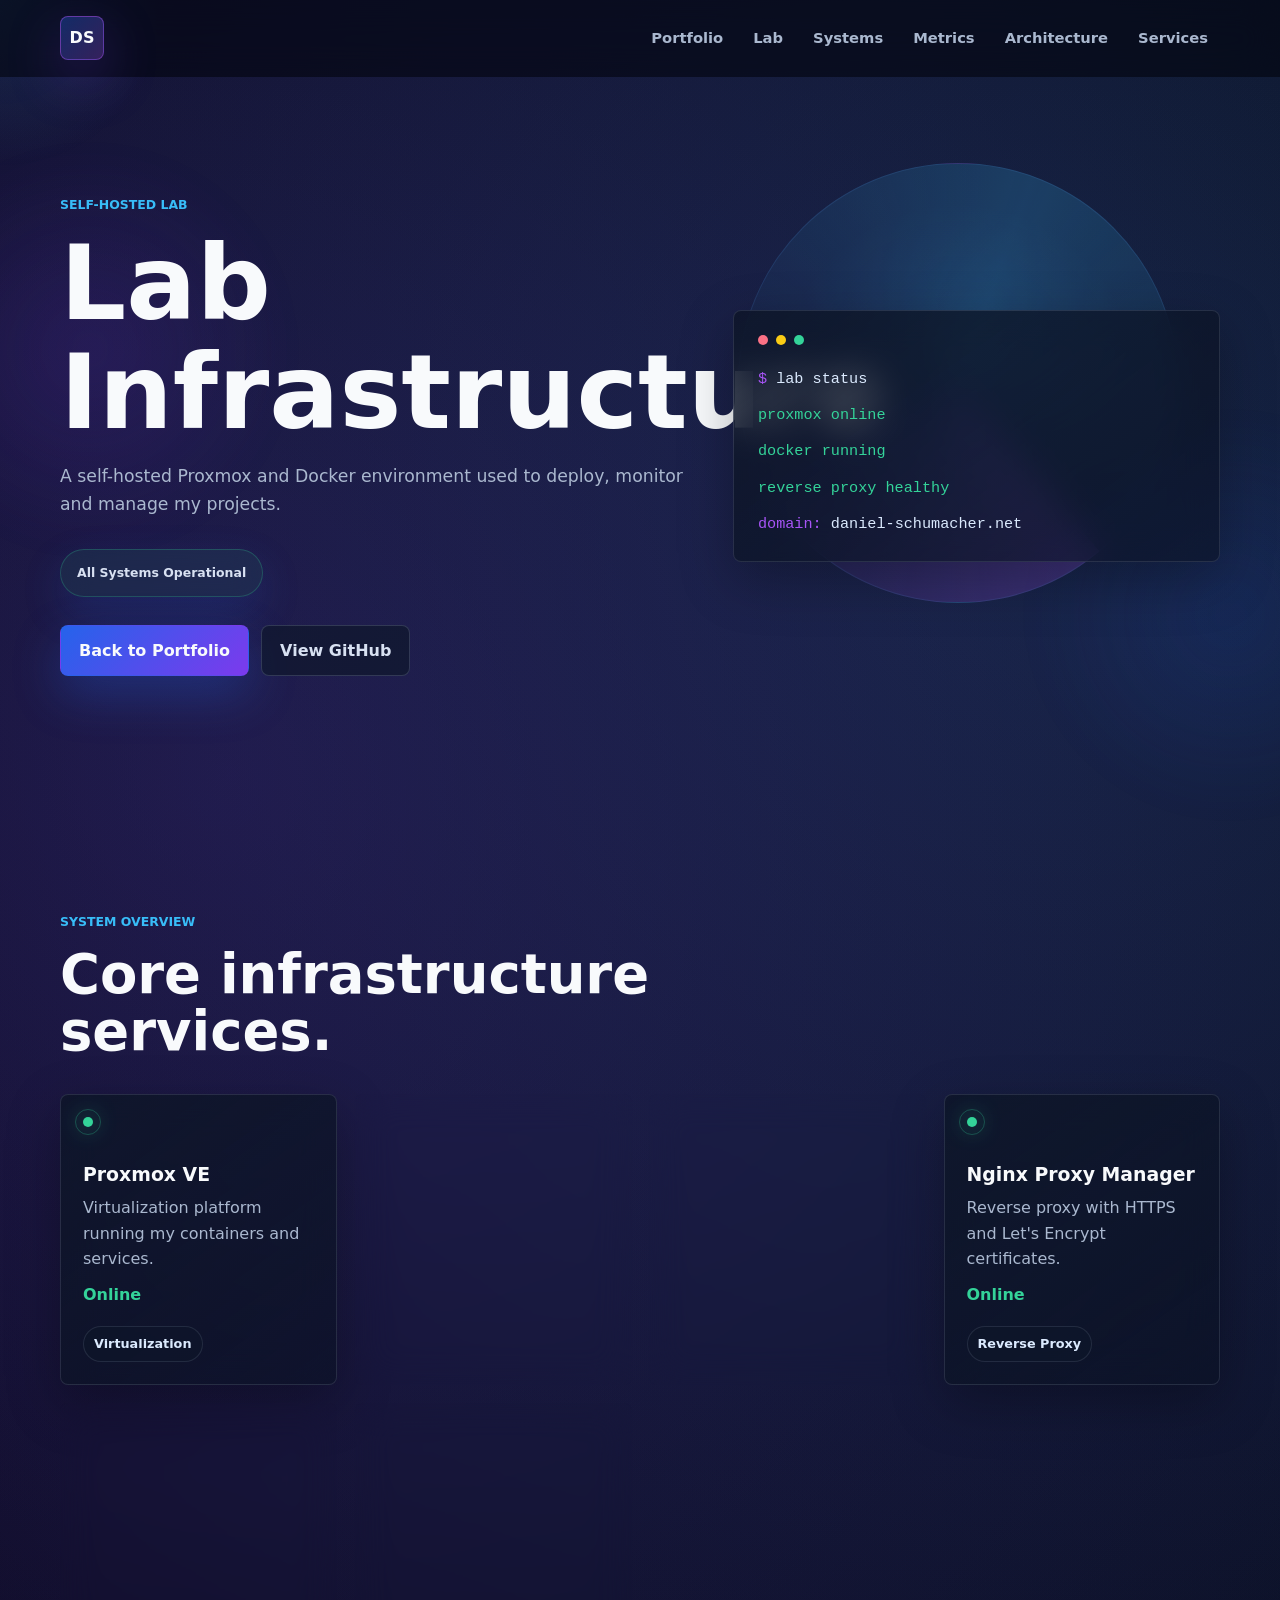
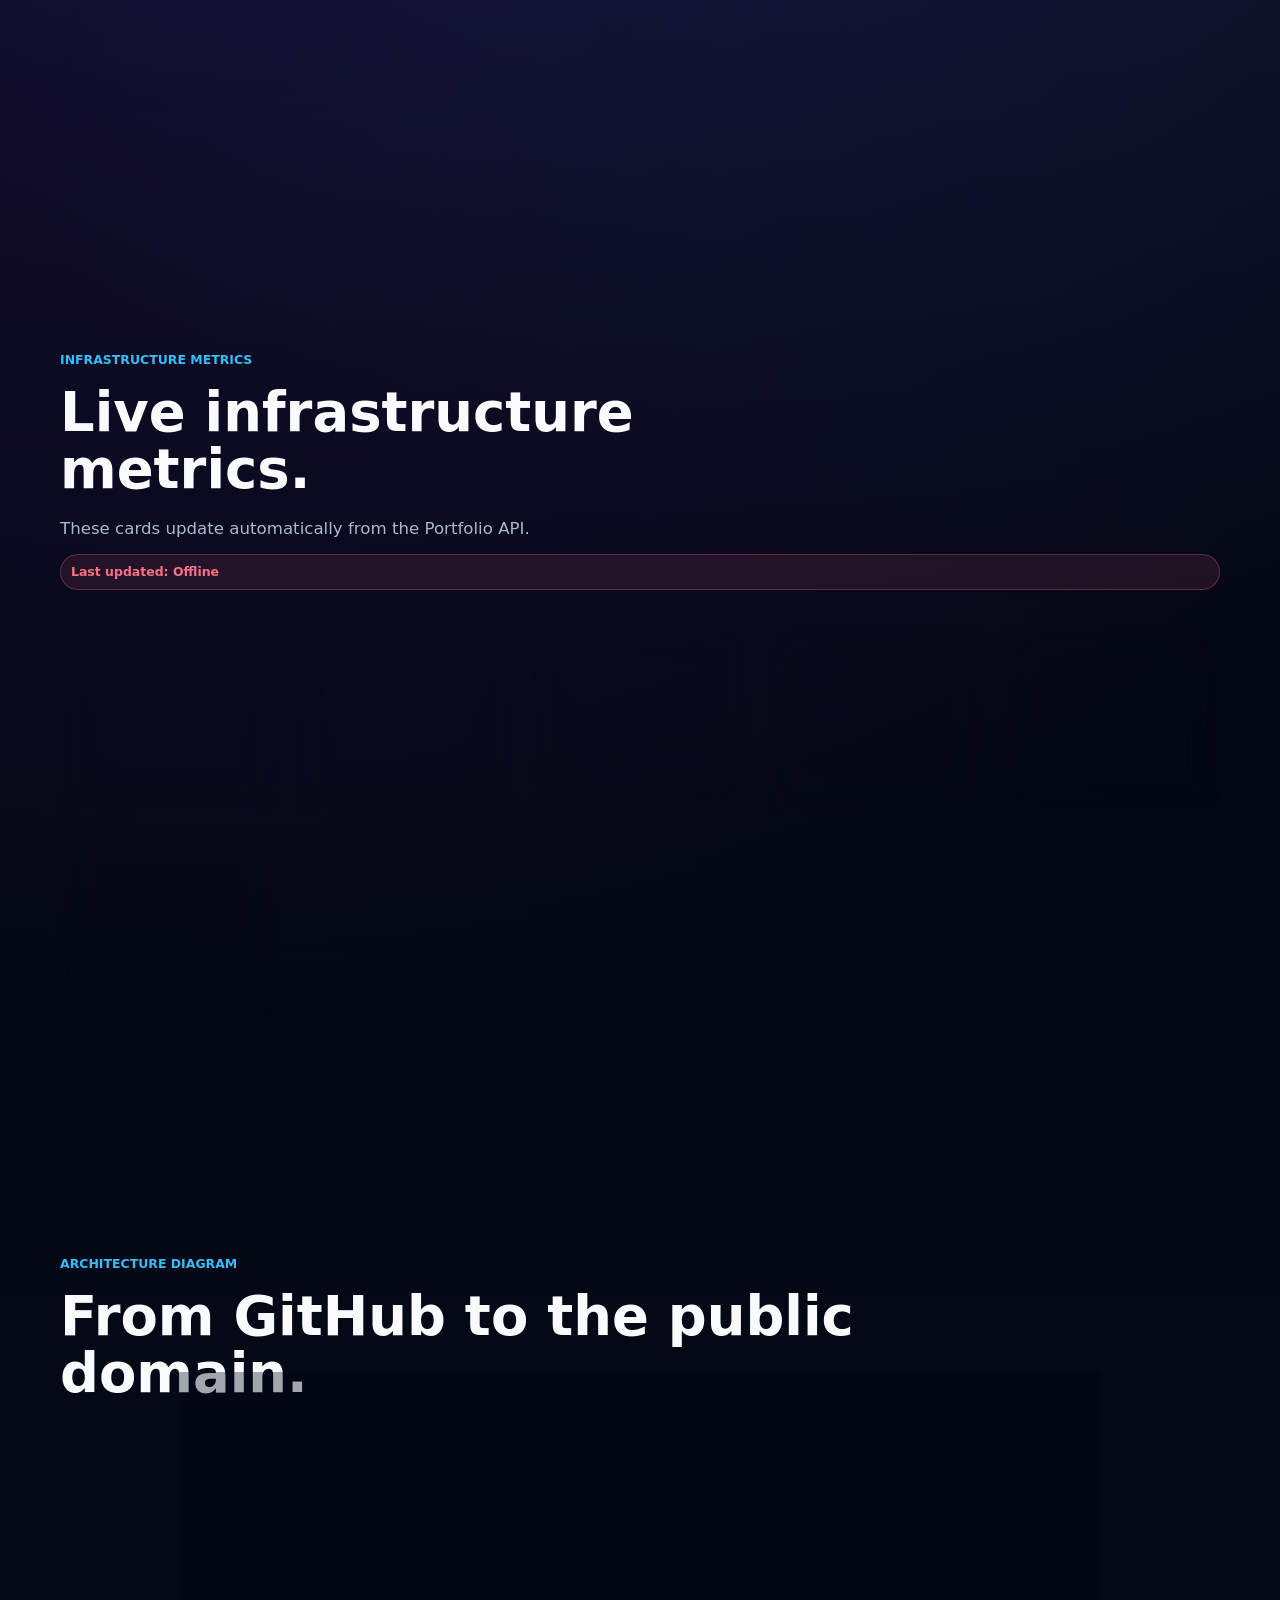
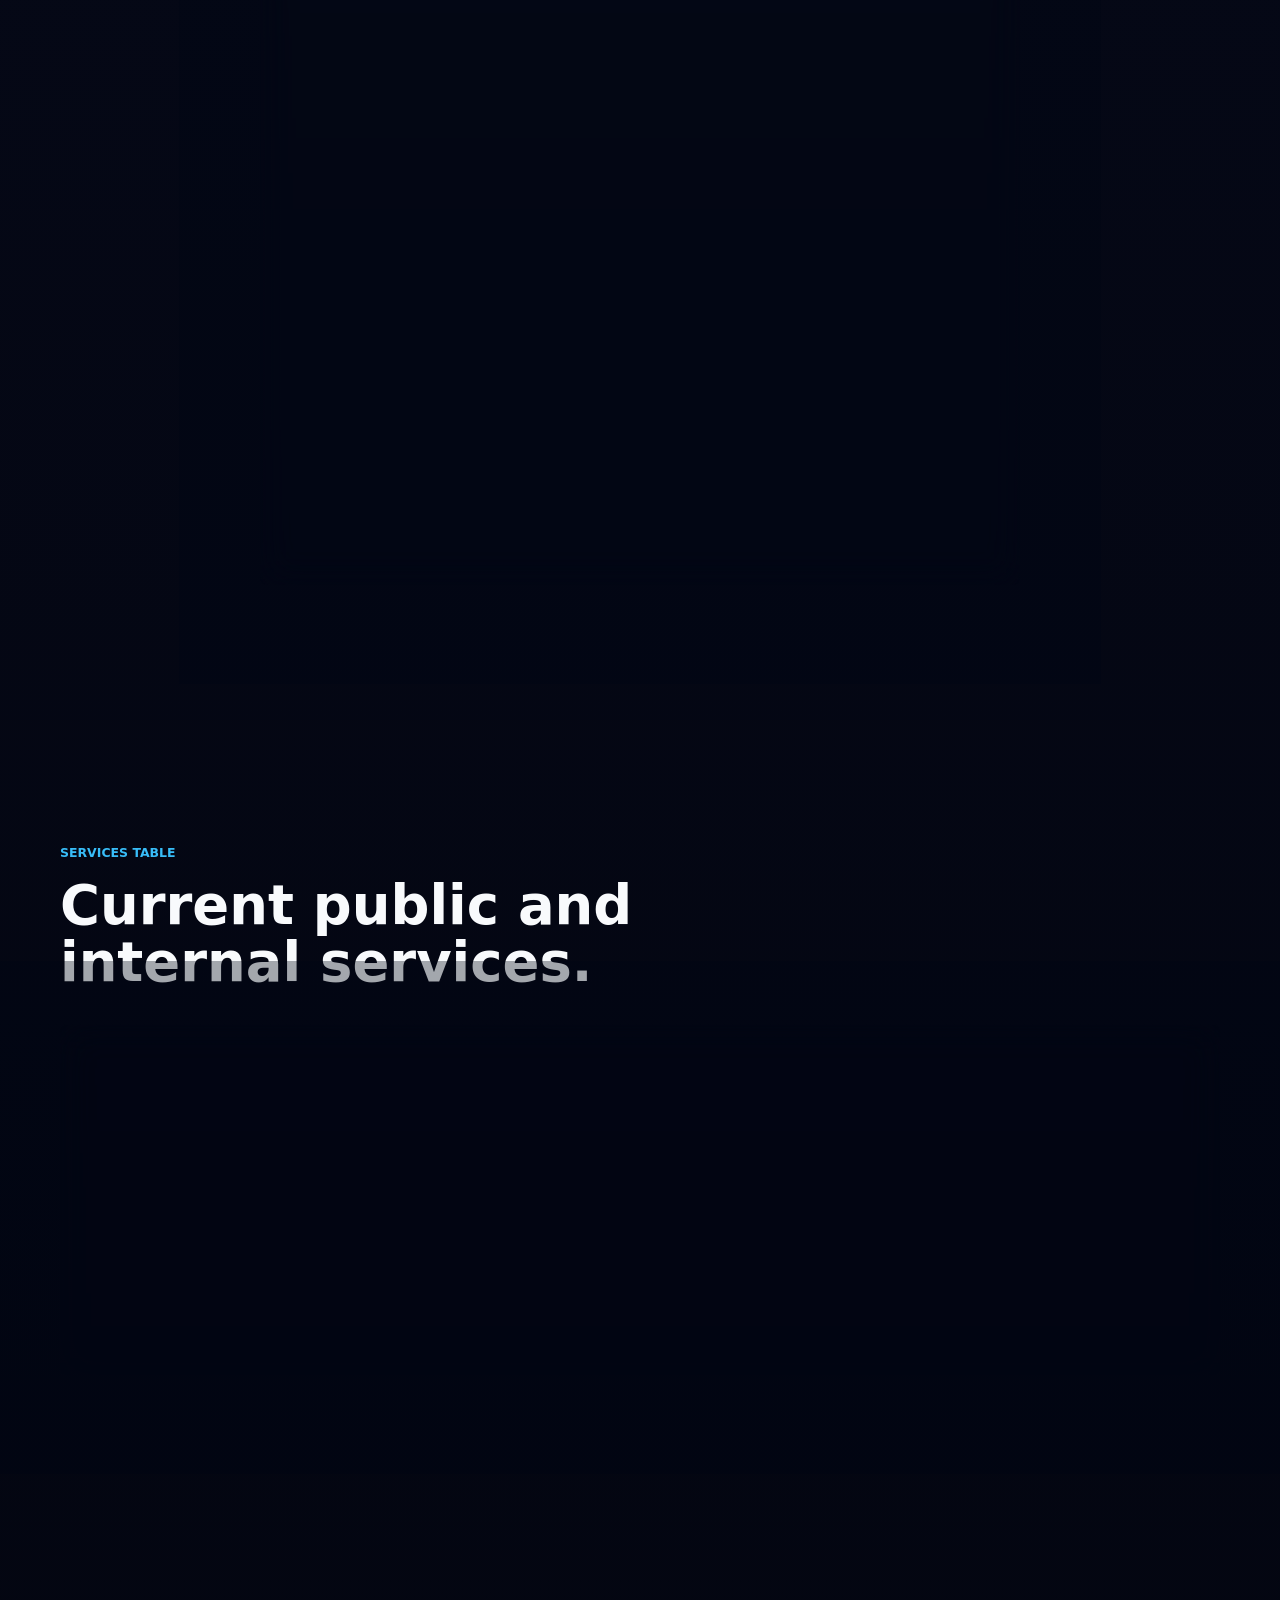
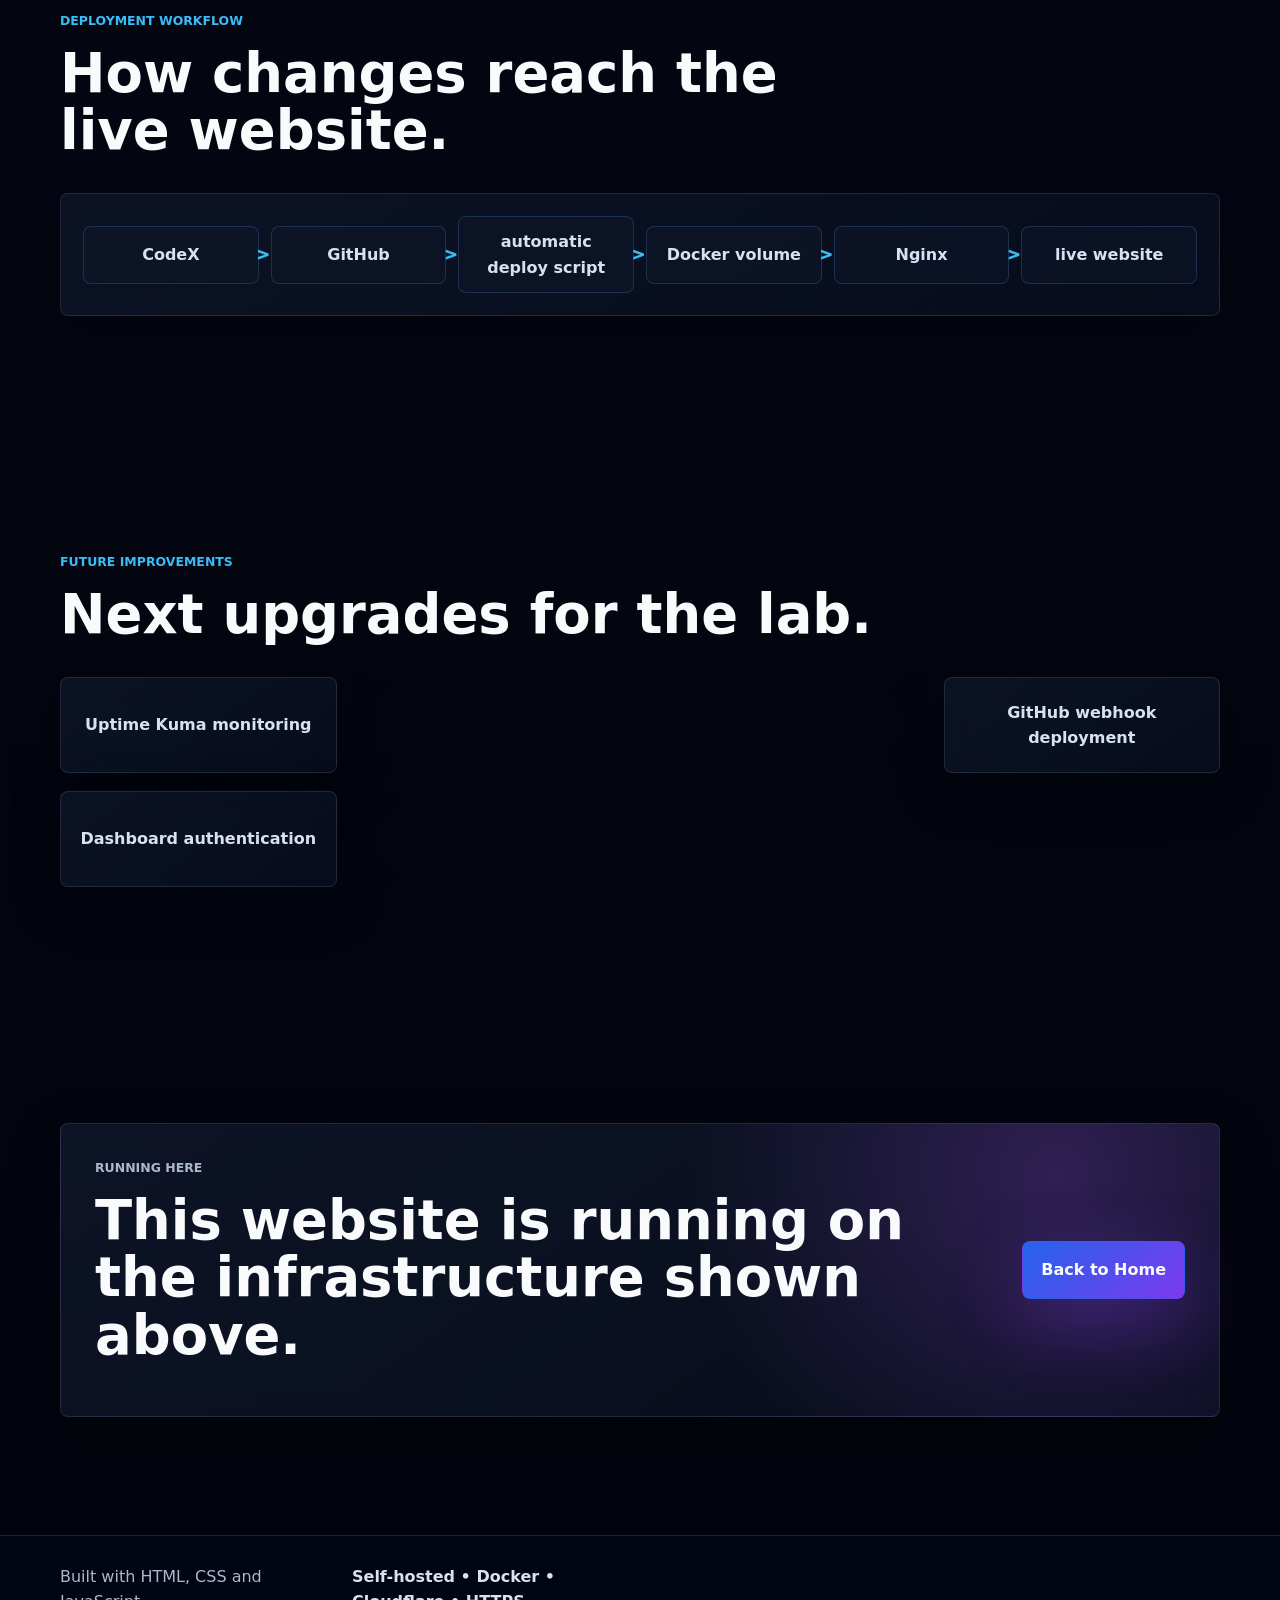
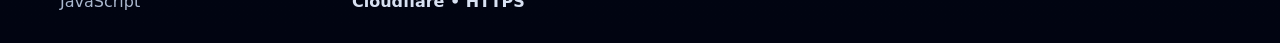
==== lab.html @ a1105a27 "domain stuff" ====
<!DOCTYPE html>
<html lang="en">
<head>
  <meta charset="UTF-8">
  <meta name="viewport" content="width=device-width, initial-scale=1.0">
  <meta name="description" content="Daniel Schumacher's self-hosted lab infrastructure with Proxmox, Docker, Nginx Proxy Manager and Cloudflare.">
  <title>Lab Infrastructure | Daniel Schumacher</title>
  <link rel="stylesheet" href="assets/css/reset.css">
  <link rel="stylesheet" href="assets/css/variables.css">
  <link rel="stylesheet" href="assets/css/animations.css">
  <link rel="stylesheet" href="assets/css/main.css">
  <link rel="stylesheet" href="assets/css/responsive.css">
</head>
<body class="project-page lab-page">
  <div class="cursor-glow" aria-hidden="true"></div>
  <div class="page-glow page-glow-one" aria-hidden="true"></div>
  <div class="page-glow page-glow-two" aria-hidden="true"></div>

  <header class="site-header" data-header>
    <nav class="nav shell" aria-label="Lab navigation">
      <a class="brand" href="/" aria-label="Back to Daniel Schumacher portfolio">
        <span class="brand-mark">DS</span>
      </a>
      <div class="nav-links project-nav-links">
        <a href="/">Portfolio</a>
        <a href="/lab.html">Lab</a>
        <a href="#" data-target="overview">Systems</a>
        <a href="#" data-target="metrics">Metrics</a>
        <a href="#" data-target="architecture">Architecture</a>
        <a href="#" data-target="services">Services</a>
      </div>
    </nav>
  </header>

  <main>
    <section class="project-hero section" data-parallax>
      <div class="hero-orbit" aria-hidden="true"></div>
      <div class="shell project-hero-grid">
        <div class="project-hero-copy reveal">
          <p class="eyebrow">Self-hosted Lab</p>
          <h1>Lab Infrastructure</h1>
          <p class="hero-description">
            A self-hosted Proxmox and Docker environment used to deploy, monitor and manage my projects.
          </p>
          <div class="deployment-badge lab-status-badge" aria-label="Lab status">
            <span>All Systems Operational</span>
          </div>
          <div class="hero-actions">
            <a class="button button-primary ripple" href="/">Back to Portfolio</a>
            <a class="button button-ghost ripple" href="https://github.com/TM-Dani" target="_blank" rel="noreferrer">View GitHub</a>
          </div>
        </div>

        <article class="terminal-card glass floating-card reveal" aria-label="Lab terminal preview">
          <div class="terminal-top">
            <span></span>
            <span></span>
            <span></span>
          </div>
          <div class="terminal-lines">
            <p><span class="prompt">$</span> lab status</p>
            <p class="terminal-success">proxmox online</p>
            <p class="terminal-success">docker running</p>
            <p class="terminal-success">reverse proxy healthy</p>
            <p><span class="prompt">domain:</span> daniel-schumacher.net</p>
          </div>
        </article>
      </div>
    </section>

    <section class="section" id="overview">
      <div class="shell">
        <div class="section-heading reveal">
          <p class="eyebrow">System Overview</p>
          <h2>Core infrastructure services.</h2>
        </div>
        <div class="service-grid">
          <article class="service-card glass reveal" data-api-target="lab.proxmox"><span class="online-dot"></span><h3>Proxmox VE</h3><p>Virtualization platform running my containers and services.</p><strong>Online</strong><span class="service-badge">Virtualization</span></article>
          <article class="service-card glass reveal" data-api-target="lab.docker"><span class="online-dot"></span><h3>Docker</h3><p>Container runtime for my portfolio and future services.</p><strong>Running</strong><span class="service-badge">Containers</span></article>
          <article class="service-card glass reveal" data-api-target="lab.portainer"><span class="online-dot"></span><h3>Portainer</h3><p>Web UI for managing Docker containers.</p><strong>Online</strong><span class="service-badge">Management</span></article>
          <article class="service-card glass reveal" data-api-target="lab.proxy"><span class="online-dot"></span><h3>Nginx Proxy Manager</h3><p>Reverse proxy with HTTPS and Let's Encrypt certificates.</p><strong>Online</strong><span class="service-badge">Reverse Proxy</span></article>
          <article class="service-card glass reveal" data-api-target="lab.cloudflare"><span class="online-dot"></span><h3>Cloudflare</h3><p>DNS and protection for daniel-schumacher.net.</p><strong>Connected</strong><span class="service-badge">DNS</span></article>
          <article class="service-card glass reveal" data-api-target="lab.deploy"><span class="online-dot"></span><h3>Automatic Deployment</h3><p>GitHub changes are pulled automatically and deployed to Docker.</p><strong>Active</strong><span class="service-badge">GitHub</span></article>
        </div>
      </div>
    </section>

    <section class="section" id="metrics">
      <div class="shell">
        <div class="section-heading reveal">
          <p class="eyebrow">Infrastructure Metrics</p>
          <h2>Live infrastructure metrics.</h2>
          <p class="section-lead">These cards update automatically from the Portfolio API.</p>
          <p class="metric-updated" data-last-updated aria-live="polite">Last updated: Loading</p>
        </div>
        <div class="metric-grid">
          <article class="metric-card glass reveal" data-api-target="metrics.cpu"><span>CPU Usage</span><strong data-metric-value="cpu">Loading</strong><div class="metric-bar"><i data-metric-bar="cpu" style="width: 0%"></i></div></article>
          <article class="metric-card glass reveal" data-api-target="metrics.ram"><span>RAM Usage</span><strong data-metric-value="ram">Loading</strong><div class="metric-bar"><i data-metric-bar="ram" style="width: 0%"></i></div></article>
          <article class="metric-card glass reveal" data-api-target="metrics.storage"><span>Storage Used</span><strong data-metric-value="storage">Loading</strong><div class="metric-bar"><i data-metric-bar="storage" style="width: 0%"></i></div></article>
          <article class="metric-card glass reveal" data-api-target="metrics.containers"><span>Containers</span><strong data-metric-value="containers">Loading</strong><div class="metric-state" data-metric-state="containers">Healthy</div></article>
          <article class="metric-card glass reveal" data-api-target="metrics.uptime"><span>Uptime</span><strong data-metric-value="uptime">Loading</strong><div class="metric-state" data-metric-state="uptime">Stable</div></article>
          <article class="metric-card glass reveal" data-api-target="metrics.ssl"><span>SSL</span><strong data-metric-value="ssl">Loading</strong><div class="metric-state" data-metric-state="ssl">HTTPS</div></article>
        </div>
      </div>
    </section>

    <section class="section" id="architecture">
      <div class="shell">
        <div class="section-heading reveal">
          <p class="eyebrow">Architecture Diagram</p>
          <h2>From GitHub to the public domain.</h2>
        </div>
        <div class="hosting-flow glass reveal" aria-label="Lab architecture diagram">
          <div class="flow-card">GitHub</div>
          <div class="flow-arrow" aria-hidden="true">&darr;</div>
          <div class="flow-card">Deploy Script</div>
          <div class="flow-arrow" aria-hidden="true">&darr;</div>
          <div class="flow-card">Docker Container</div>
          <div class="flow-arrow" aria-hidden="true">&darr;</div>
          <div class="flow-card">Nginx Proxy Manager</div>
          <div class="flow-arrow" aria-hidden="true">&darr;</div>
          <div class="flow-card">Swisscom Router</div>
          <div class="flow-arrow" aria-hidden="true">&darr;</div>
          <div class="flow-card">Cloudflare DNS</div>
          <div class="flow-arrow" aria-hidden="true">&darr;</div>
          <div class="flow-card domain-card">daniel-schumacher.net</div>
        </div>
      </div>
    </section>

    <section class="section" id="services">
      <div class="shell">
        <div class="section-heading reveal">
          <p class="eyebrow">Services Table</p>
          <h2>Current public and internal services.</h2>
        </div>
        <div class="table-wrap glass reveal">
          <table class="services-table">
            <thead>
              <tr>
                <th>Service</th>
                <th>Purpose</th>
                <th>Status</th>
                <th>Port</th>
              </tr>
            </thead>
            <tbody>
              <tr><td>Portfolio</td><td>Public website</td><td><span class="status-pill">Online</span></td><td>8080</td></tr>
              <tr><td>Portainer</td><td>Docker management</td><td><span class="status-pill">Online</span></td><td>9000 / 9443</td></tr>
              <tr><td>Nginx Proxy Manager</td><td>Reverse proxy</td><td><span class="status-pill">Online</span></td><td>80 / 443 / 81</td></tr>
              <tr><td>Proxmox</td><td>Virtualization</td><td><span class="status-pill">Online</span></td><td>8006</td></tr>
            </tbody>
          </table>
        </div>
      </div>
    </section>

    <section class="section" id="workflow">
      <div class="shell">
        <div class="section-heading reveal">
          <p class="eyebrow">Deployment Workflow</p>
          <h2>How changes reach the live website.</h2>
        </div>
        <div class="workflow-strip glass reveal" aria-label="Deployment workflow">
          <span>CodeX</span>
          <span>GitHub</span>
          <span>automatic deploy script</span>
          <span>Docker volume</span>
          <span>Nginx</span>
          <span>live website</span>
        </div>
      </div>
    </section>

    <section class="section" id="future">
      <div class="shell">
        <div class="section-heading reveal">
          <p class="eyebrow">Future Improvements</p>
          <h2>Next upgrades for the lab.</h2>
        </div>
        <div class="future-grid">
          <article class="mini-card glass reveal">Uptime Kuma monitoring</article>
          <article class="mini-card glass reveal">Live API metrics</article>
          <article class="mini-card glass reveal">Backups</article>
          <article class="mini-card glass reveal">GitHub webhook deployment</article>
          <article class="mini-card glass reveal">Dashboard authentication</article>
          <article class="mini-card glass reveal">Custom domain email</article>
        </div>
      </div>
    </section>

    <section class="section">
      <div class="shell cv-panel glass reveal">
        <div>
          <p class="eyebrow">Running here</p>
          <h2>This website is running on the infrastructure shown above.</h2>
        </div>
        <a class="button button-primary cv-button ripple" href="/">Back to Home</a>
      </div>
    </section>
  </main>

  <footer class="footer">
    <div class="shell footer-grid">
      <p>Built with HTML, CSS and JavaScript</p>
      <p class="footer-status">Self-hosted &bull; Docker &bull; Cloudflare &bull; HTTPS</p>
    </div>
  </footer>

  <script src="assets/js/animations.js"></script>
  <script src="assets/js/main.js"></script>
  <script src="assets/js/lab.js"></script>
</body>
</html>
---- assets/css/variables.css ----
:root {
  --bg: #02040d;
  --bg-elevated: #07111f;
  --surface: rgba(11, 18, 35, 0.68);
  --surface-strong: rgba(15, 23, 42, 0.84);
  --surface-soft: rgba(148, 163, 184, 0.07);
  --border: rgba(148, 163, 184, 0.18);
  --border-bright: rgba(96, 165, 250, 0.42);
  --text: #f8fafc;
  --muted: #aab8cf;
  --muted-strong: #d8e1f2;
  --blue: #38bdf8;
  --blue-deep: #2563eb;
  --purple: #a855f7;
  --purple-deep: #7c3aed;
  --green: #34d399;
  --danger: #fb7185;
  --warning: #facc15;
  --radius: 8px;
  --radius-lg: 18px;
  --shadow: 0 28px 90px rgba(0, 0, 0, 0.48);
  --shadow-soft: 0 18px 54px rgba(0, 0, 0, 0.28);
  --font: Inter, ui-sans-serif, system-ui, -apple-system, BlinkMacSystemFont, "Segoe UI", Arial, sans-serif;
  --mono: "SFMono-Regular", Consolas, "Liberation Mono", monospace;
  --shell: 1160px;
  --nav-height: 76px;
}
---- assets/css/animations.css ----
.reveal {
  opacity: 0;
  transform: translateY(22px);
  transition: opacity 700ms ease, transform 700ms ease;
}

.reveal.visible {
  opacity: 1;
  transform: translateY(0);
}

.floating-card {
  animation: float-card 7s ease-in-out infinite;
}

.typing-caret {
  display: inline-block;
  width: 2px;
  height: 1em;
  margin-left: 4px;
  background: var(--blue);
  vertical-align: -0.12em;
  animation: caret-blink 900ms steps(2, start) infinite;
}

.terminal-lines p {
  opacity: 0;
  transform: translateY(8px);
  animation: terminal-line 520ms ease forwards;
}

.terminal-lines p:nth-child(1) {
  animation-delay: 200ms;
}

.terminal-lines p:nth-child(2) {
  animation-delay: 560ms;
}

.terminal-lines p:nth-child(3) {
  animation-delay: 920ms;
}

.terminal-lines p:nth-child(4) {
  animation-delay: 1280ms;
}

.terminal-lines p:nth-child(5) {
  animation-delay: 1640ms;
}

.online-dot::after {
  content: "";
  position: absolute;
  inset: -8px;
  border: 1px solid rgba(52, 211, 153, 0.28);
  border-radius: 50%;
  animation: status-pulse 1.9s ease-out infinite;
}

.ripple {
  position: relative;
  overflow: hidden;
}

.ripple .ripple-circle {
  position: absolute;
  width: 12px;
  height: 12px;
  border-radius: 999px;
  pointer-events: none;
  background: rgba(255, 255, 255, 0.34);
  transform: translate(-50%, -50%) scale(1);
  animation: ripple 580ms ease-out forwards;
}

@keyframes float-card {
  0%,
  100% {
    transform: translateY(0);
  }

  50% {
    transform: translateY(-14px);
  }
}

@keyframes caret-blink {
  0%,
  48% {
    opacity: 1;
  }

  49%,
  100% {
    opacity: 0;
  }
}

@keyframes terminal-line {
  to {
    opacity: 1;
    transform: translateY(0);
  }
}

@keyframes status-pulse {
  from {
    opacity: 0.86;
    transform: scale(0.7);
  }

  to {
    opacity: 0;
    transform: scale(1.55);
  }
}

@keyframes flow-arrow {
  to {
    transform: translateY(220%);
  }
}

@keyframes ripple {
  to {
    opacity: 0;
    transform: translate(-50%, -50%) scale(18);
  }
}

@media (prefers-reduced-motion: reduce) {
  *,
  *::before,
  *::after {
    scroll-behavior: auto !important;
    animation-duration: 0.001ms !important;
    animation-iteration-count: 1 !important;
    transition-duration: 0.001ms !important;
  }
}
---- assets/css/main.css ----
body {
  font-family: var(--font);
  color: var(--text);
  background:
    radial-gradient(circle at 18% 12%, rgba(124, 58, 237, 0.22), transparent 32%),
    radial-gradient(circle at 82% 8%, rgba(56, 189, 248, 0.16), transparent 28%),
    linear-gradient(180deg, #02040d 0%, #050816 48%, #02040d 100%);
  line-height: 1.6;
  overflow-x: hidden;
}

body.nav-open {
  overflow: hidden;
}

.shell {
  width: min(var(--shell), calc(100% - 32px));
  margin: 0 auto;
}

.section {
  position: relative;
  padding: 92px 0;
  scroll-margin-top: var(--nav-height);
}

.glass {
  border: 1px solid var(--border);
  background:
    linear-gradient(145deg, rgba(15, 23, 42, 0.76), rgba(15, 23, 42, 0.42)),
    rgba(2, 6, 23, 0.34);
  box-shadow: var(--shadow-soft);
  backdrop-filter: blur(18px);
}

.cursor-glow {
  position: fixed;
  left: 0;
  top: 0;
  z-index: -1;
  width: 360px;
  height: 360px;
  border-radius: 50%;
  background: radial-gradient(circle, rgba(56, 189, 248, 0.13), transparent 66%);
  transform: translate(-50%, -50%);
  pointer-events: none;
}

.page-glow {
  position: fixed;
  z-index: -2;
  width: 420px;
  height: 420px;
  border-radius: 50%;
  filter: blur(24px);
  opacity: 0.42;
  pointer-events: none;
}

.page-glow-one {
  left: -120px;
  top: 140px;
  background: radial-gradient(circle, rgba(124, 58, 237, 0.34), transparent 68%);
}

.page-glow-two {
  right: -160px;
  top: 45%;
  background: radial-gradient(circle, rgba(37, 99, 235, 0.3), transparent 68%);
}

.site-header {
  position: sticky;
  top: 0;
  z-index: 50;
  border-bottom: 1px solid transparent;
  transition: background 220ms ease, border-color 220ms ease, box-shadow 220ms ease;
}

.site-header.scrolled {
  border-color: var(--border);
  background: rgba(2, 4, 13, 0.78);
  box-shadow: 0 16px 42px rgba(0, 0, 0, 0.28);
  backdrop-filter: blur(18px);
}

.nav {
  min-height: var(--nav-height);
  display: flex;
  align-items: center;
  justify-content: space-between;
  gap: 20px;
}

.brand {
  display: inline-flex;
  align-items: center;
}

.brand-mark {
  width: 44px;
  height: 44px;
  display: grid;
  place-items: center;
  border: 1px solid rgba(168, 85, 247, 0.46);
  border-radius: var(--radius);
  background: linear-gradient(135deg, rgba(37, 99, 235, 0.34), rgba(168, 85, 247, 0.28));
  box-shadow: 0 18px 54px rgba(124, 58, 237, 0.28);
  font-weight: 900;
}

.nav-links {
  display: flex;
  align-items: center;
  gap: 6px;
}

.nav-links a {
  padding: 10px 12px;
  border-radius: var(--radius);
  color: var(--muted);
  font-size: 0.92rem;
  font-weight: 700;
  transition: color 180ms ease, background 180ms ease;
}

.nav-links a:hover {
  color: var(--text);
  background: rgba(148, 163, 184, 0.1);
}

.nav-toggle {
  display: none;
  width: 44px;
  height: 44px;
  border: 1px solid var(--border);
  border-radius: var(--radius);
  background: var(--surface);
}

.nav-toggle span {
  display: block;
  width: 18px;
  height: 2px;
  margin: 5px auto;
  border-radius: 999px;
  background: var(--text);
}

/* Hero */
.hero {
  min-height: calc(100vh - var(--nav-height));
  display: grid;
  align-items: center;
  padding-top: 72px;
  overflow: hidden;
}

.hero-orbit {
  position: absolute;
  inset: 12% 8% auto auto;
  width: 440px;
  height: 440px;
  border: 1px solid rgba(96, 165, 250, 0.16);
  border-radius: 50%;
  background:
    radial-gradient(circle, rgba(56, 189, 248, 0.14), transparent 58%),
    conic-gradient(from 140deg, rgba(168, 85, 247, 0.34), transparent, rgba(56, 189, 248, 0.25), transparent);
  filter: blur(0.2px);
  opacity: 0.8;
  transform: translateY(var(--parallax-offset, 0));
}

.hero-grid {
  position: relative;
  z-index: 1;
  display: grid;
  grid-template-columns: minmax(0, 1fr);
  gap: 44px;
}

.hero-copy {
  max-width: 850px;
}

.eyebrow {
  margin-bottom: 14px;
  color: var(--blue);
  font-size: 0.78rem;
  font-weight: 900;
  letter-spacing: 0;
  text-transform: uppercase;
}

h1,
h2,
h3 {
  line-height: 1.05;
  letter-spacing: 0;
}

h1 {
  max-width: 900px;
  margin-bottom: 16px;
  font-size: 4.2rem;
}

h2 {
  max-width: 820px;
  margin-bottom: 18px;
  font-size: 2.35rem;
}

h3 {
  font-size: 1.18rem;
}

.hero-subtitle {
  min-height: 42px;
  margin-bottom: 18px;
  color: var(--muted-strong);
  font-size: 1.55rem;
  font-weight: 800;
}

.typed-text {
  background: linear-gradient(90deg, var(--blue), var(--purple));
  -webkit-background-clip: text;
  background-clip: text;
  color: transparent;
}

.hero-description,
.section-copy p,
.project-card p,
.timeline-card p,
.contact-copy p {
  color: var(--muted);
}

.hero-description {
  max-width: 700px;
  margin-bottom: 30px;
  font-size: 1.08rem;
}

.hero-actions,
.project-actions,
.badge-list,
.profile-meta,
.deployment-badge,
.hosting-badges {
  display: flex;
  flex-wrap: wrap;
  gap: 12px;
}

.deployment-badge {
  width: fit-content;
  margin-bottom: 28px;
  padding: 8px;
  border: 1px solid rgba(96, 165, 250, 0.24);
  border-radius: 999px;
  background: rgba(15, 23, 42, 0.62);
  box-shadow: 0 16px 42px rgba(37, 99, 235, 0.18);
  backdrop-filter: blur(16px);
}

.deployment-badge span {
  padding: 5px 8px;
  color: var(--muted-strong);
  font-size: 0.78rem;
  font-weight: 900;
}

.button,
.small-button {
  display: inline-flex;
  align-items: center;
  justify-content: center;
  min-height: 48px;
  border: 1px solid transparent;
  border-radius: var(--radius);
  font-weight: 900;
  transition: transform 180ms ease, border-color 180ms ease, box-shadow 180ms ease, background 180ms ease;
}

.button {
  padding: 12px 18px;
}

.small-button {
  min-height: 40px;
  padding: 9px 13px;
  font-size: 0.9rem;
}

.button:hover,
.small-button:hover {
  transform: translateY(-2px);
}

.button-primary,
.small-button {
  background: linear-gradient(135deg, var(--blue-deep), var(--purple-deep));
  box-shadow: 0 18px 48px rgba(37, 99, 235, 0.3);
}

.button-secondary,
.button-ghost,
.small-button.muted {
  border-color: rgba(148, 163, 184, 0.24);
  background: rgba(15, 23, 42, 0.66);
  box-shadow: none;
}

.button-ghost {
  color: var(--muted-strong);
}

.hero-visual {
  display: grid;
  gap: 18px;
}

.terminal-card,
.stack-card,
.profile-card,
.skill-category,
.project-card,
.status-card,
.timeline-card,
.contact-panel {
  border-radius: var(--radius);
}

.terminal-card {
  padding: 24px;
}

.terminal-top {
  display: flex;
  gap: 8px;
  margin-bottom: 22px;
}

.terminal-top span,
.online-dot {
  width: 10px;
  height: 10px;
  border-radius: 50%;
}

.terminal-top span:nth-child(1) {
  background: var(--danger);
}

.terminal-top span:nth-child(2) {
  background: var(--warning);
}

.terminal-top span:nth-child(3),
.online-dot {
  background: var(--green);
}

.terminal-lines {
  min-height: 170px;
}

.terminal-lines p {
  margin-bottom: 12px;
  color: #dbeafe;
  font-family: var(--mono);
  font-size: 0.95rem;
}

.terminal-success {
  color: var(--green) !important;
}

.prompt {
  color: var(--purple);
}

.stack-card {
  padding: 22px;
}

.stack-label {
  display: block;
  margin-bottom: 12px;
  color: var(--muted);
  font-size: 0.8rem;
  font-weight: 900;
  text-transform: uppercase;
}

.stack-row {
  display: flex;
  justify-content: space-between;
  gap: 16px;
  padding: 12px 0;
  border-top: 1px solid rgba(148, 163, 184, 0.12);
}

.stack-row strong {
  color: var(--green);
}

/* Profile */
.about-grid {
  display: grid;
  grid-template-columns: minmax(0, 1fr);
  gap: 28px;
}

.profile-card {
  overflow: hidden;
}

.profile-image {
  aspect-ratio: 16 / 10;
  overflow: hidden;
}

.profile-image img {
  width: 100%;
  height: 100%;
  object-fit: cover;
}

.profile-meta {
  padding: 18px;
}

.profile-meta span,
.badge-list span {
  border: 1px solid rgba(148, 163, 184, 0.15);
  border-radius: 999px;
  background: rgba(15, 23, 42, 0.72);
  color: #dbeafe;
  font-size: 0.8rem;
  font-weight: 800;
}

.profile-meta span {
  padding: 7px 10px;
}

.section-heading {
  margin-bottom: 34px;
}

.section-copy p + p {
  margin-top: 16px;
}

/* Skills and projects */
.skill-categories,
.dashboard-grid,
.contact-links {
  display: grid;
  gap: 18px;
}

.projects-grid {
  display: grid;
  grid-template-columns: 1fr;
  justify-content: center;
  align-items: stretch;
  gap: 24px;
}

.skill-category {
  padding: 22px;
}

.category-header {
  display: flex;
  align-items: center;
  gap: 12px;
  margin-bottom: 18px;
}

.category-icon,
.skill-pill i {
  display: grid;
  place-items: center;
  border: 1px solid rgba(96, 165, 250, 0.28);
  background: rgba(56, 189, 248, 0.1);
  color: var(--blue);
  font-style: normal;
  font-weight: 900;
}

.category-icon {
  width: 38px;
  height: 38px;
  border-radius: var(--radius);
}

.skills-grid {
  display: grid;
  grid-template-columns: 1fr;
  gap: 12px;
}

.skill-pill {
  min-height: 58px;
  display: flex;
  align-items: center;
  gap: 12px;
  padding: 10px;
  border: 1px solid rgba(148, 163, 184, 0.14);
  border-radius: var(--radius);
  background: var(--surface-soft);
  color: var(--muted-strong);
  font-weight: 800;
  transition: transform 180ms ease, border-color 180ms ease, background 180ms ease;
}

.skill-pill:hover {
  transform: translateY(-3px);
  border-color: var(--border-bright);
  background: rgba(37, 99, 235, 0.13);
}

.skill-pill i {
  flex: 0 0 auto;
  width: 34px;
  height: 34px;
  border-radius: 7px;
  font-size: 0.68rem;
}

.project-card {
  position: relative;
  display: grid;
  grid-template-rows: minmax(440px, 46%) 1fr;
  height: 100%;
  min-height: 100%;
  overflow: hidden;
  --project-accent: var(--blue);
  --project-accent-rgb: 56, 189, 248;
  transition: transform 220ms ease, border-color 220ms ease, box-shadow 220ms ease;
}

.project-card::before {
  content: "";
  position: absolute;
  inset: 0;
  background: radial-gradient(circle at 50% 0%, rgba(var(--project-accent-rgb), 0.2), transparent 46%);
  opacity: 0;
  transition: opacity 180ms ease;
  pointer-events: none;
}

.project-card:hover {
  transform: translateY(-7px);
  border-color: rgba(var(--project-accent-rgb), 0.62);
  box-shadow: 0 34px 98px rgba(var(--project-accent-rgb), 0.24), var(--shadow-soft);
}

.project-card:hover::before {
  opacity: 1;
}

.project-visual {
  position: relative;
  min-height: 440px;
  display: grid;
  grid-template-rows: auto 1fr;
  gap: 16px;
  padding: 24px 24px 74px;
  border-bottom: 1px solid rgba(148, 163, 184, 0.14);
  background:
    radial-gradient(circle at 18% 12%, rgba(var(--project-accent-rgb), 0.26), transparent 34%),
    radial-gradient(circle at 88% 16%, rgba(168, 85, 247, 0.16), transparent 36%),
    linear-gradient(135deg, rgba(var(--project-accent-rgb), 0.15), rgba(2, 6, 23, 0.78)),
    repeating-linear-gradient(135deg, rgba(255,255,255,0.04) 0 1px, transparent 1px 14px);
}

.project-blue {
  --project-accent: var(--blue);
  --project-accent-rgb: 56, 189, 248;
}

.project-purple {
  --project-accent: var(--purple);
  --project-accent-rgb: 168, 85, 247;
}

.project-green {
  --project-accent: var(--green);
  --project-accent-rgb: 52, 211, 153;
}

.project-icon {
  width: 54px;
  height: 54px;
  display: grid;
  place-items: center;
  border: 1px solid rgba(var(--project-accent-rgb), 0.38);
  border-radius: var(--radius);
  background: linear-gradient(135deg, rgba(var(--project-accent-rgb), 0.34), rgba(168, 85, 247, 0.2));
  color: var(--text);
  box-shadow: 0 18px 54px rgba(var(--project-accent-rgb), 0.22);
  font-weight: 900;
}

.vertical-flow {
  align-self: center;
  margin: auto 0;
  display: grid;
  justify-items: center;
  gap: 9px;
  transition: transform 220ms ease;
}

.vertical-flow span,
.project-status {
  border: 1px solid rgba(var(--project-accent-rgb), 0.22);
  border-radius: var(--radius);
  background: rgba(2, 6, 23, 0.62);
  color: #e7f0ff;
  font-size: 0.78rem;
  font-weight: 900;
}

.vertical-flow span {
  width: min(100%, 210px);
  max-width: 100%;
  display: inline-flex;
  align-items: center;
  justify-content: center;
  gap: 8px;
  padding: 7px 11px;
  text-align: center;
  overflow-wrap: anywhere;
}

.vertical-flow span svg {
  flex: 0 0 auto;
  width: 15px;
  height: 15px;
  fill: none;
  stroke: var(--project-accent);
  stroke-width: 1.8;
  stroke-linecap: round;
  stroke-linejoin: round;
}

.vertical-flow i {
  position: relative;
  width: 2px;
  height: 20px;
  border-radius: 999px;
  background: rgba(var(--project-accent-rgb), 0.2);
  overflow: hidden;
}

.vertical-flow i::before {
  content: "";
  position: absolute;
  inset: -100% 0 auto;
  height: 100%;
  background: linear-gradient(180deg, transparent, var(--project-accent), transparent);
  animation: flow-arrow 1.7s linear infinite;
}

.vertical-flow i::after {
  content: "";
  position: absolute;
  left: 50%;
  bottom: 0;
  width: 7px;
  height: 7px;
  border-right: 2px solid var(--project-accent);
  border-bottom: 2px solid var(--project-accent);
  transform: translateX(-50%) rotate(45deg);
}

.project-card:hover .vertical-flow {
  transform: scale(1.035);
}

.project-status {
  position: absolute;
  left: 22px;
  bottom: 22px;
  display: inline-flex;
  align-items: center;
  gap: 8px;
  padding: 8px 11px;
  z-index: 2;
}

.project-status .online-dot {
  margin: 0;
}

.project-card:hover .project-icon {
  border-color: rgba(var(--project-accent-rgb), 0.58);
  box-shadow: 0 0 42px rgba(var(--project-accent-rgb), 0.3);
}

.project-body {
  display: flex;
  flex-direction: column;
  gap: 18px;
  padding: 26px 22px 22px;
}

.project-body h3 + .project-detail {
  margin-top: 2px;
}

.project-body h3 {
  display: flex;
  align-items: center;
  gap: 10px;
}

.project-body h3 svg {
  flex: 0 0 auto;
  width: 24px;
  height: 24px;
  stroke: var(--project-accent);
  stroke-width: 1.8;
  fill: none;
  stroke-linecap: round;
  stroke-linejoin: round;
}

.project-detail {
  display: grid;
  gap: 4px;
}

.project-detail strong {
  color: var(--muted-strong);
  font-size: 0.84rem;
}

.project-metrics {
  display: flex;
  flex-wrap: wrap;
  gap: 8px;
}

.project-metrics span {
  padding: 6px 9px;
  border: 1px solid rgba(var(--project-accent-rgb), 0.18);
  border-radius: 999px;
  background: rgba(var(--project-accent-rgb), 0.08);
  color: var(--muted-strong);
  font-size: 0.76rem;
  font-weight: 900;
}

.badge-list span {
  padding: 5px 8px;
  font-size: 0.74rem;
  border-color: rgba(var(--project-accent-rgb), 0.16);
}

.small-button.disabled,
.small-button[aria-disabled="true"] {
  cursor: not-allowed;
  opacity: 0.56;
  pointer-events: none;
  box-shadow: none;
  transform: none;
}

.small-button.disabled:hover,
.small-button[aria-disabled="true"]:hover {
  transform: none;
  border-color: rgba(148, 163, 184, 0.24);
  box-shadow: none;
}

.project-actions {
  margin-top: auto;
}

.section-lead {
  max-width: 720px;
  color: var(--muted);
  font-size: 1.04rem;
}

/* Hosting architecture */
.hosting-flow {
  display: grid;
  gap: 12px;
  max-width: 760px;
  margin: 0 auto 22px;
  padding: 22px;
  border-radius: var(--radius);
}

.flow-card {
  min-height: 62px;
  display: grid;
  place-items: center;
  padding: 14px;
  border: 1px solid rgba(96, 165, 250, 0.22);
  border-radius: var(--radius);
  background:
    linear-gradient(135deg, rgba(37, 99, 235, 0.16), rgba(168, 85, 247, 0.12)),
    rgba(2, 6, 23, 0.46);
  color: var(--muted-strong);
  font-weight: 900;
  text-align: center;
}

.domain-card {
  border-color: rgba(52, 211, 153, 0.34);
  color: var(--green);
}

.flow-arrow {
  display: grid;
  place-items: center;
  color: var(--blue);
  font-size: 1.3rem;
  font-weight: 900;
  line-height: 1;
}

.hosting-badges {
  justify-content: center;
}

.hosting-badges span {
  padding: 8px 11px;
  border: 1px solid rgba(148, 163, 184, 0.16);
  border-radius: 999px;
  background: rgba(15, 23, 42, 0.66);
  color: #dbeafe;
  font-size: 0.84rem;
  font-weight: 900;
}

.cv-section {
  padding-top: 28px;
}

.cv-panel {
  display: grid;
  gap: 24px;
  align-items: center;
  padding: 28px;
  border-radius: var(--radius);
  background:
    radial-gradient(circle at 86% 18%, rgba(168, 85, 247, 0.24), transparent 36%),
    linear-gradient(145deg, rgba(15, 23, 42, 0.86), rgba(15, 23, 42, 0.48));
}

.cv-panel p {
  color: var(--muted);
}

.cv-button {
  min-height: 58px;
  box-shadow: 0 24px 70px rgba(124, 58, 237, 0.36);
}

/* API-ready status cards */
.dashboard-header {
  display: grid;
  gap: 18px;
  margin-bottom: 28px;
}

.api-note {
  justify-self: start;
  align-self: start;
  padding: 8px 11px;
  border: 1px solid rgba(52, 211, 153, 0.24);
  border-radius: 999px;
  background: rgba(52, 211, 153, 0.08);
  color: var(--green);
  font-size: 0.82rem;
  font-weight: 900;
}

.status-card {
  position: relative;
  min-height: 174px;
  padding: 22px;
  transition: transform 180ms ease, border-color 180ms ease;
}

.status-card:hover {
  transform: translateY(-5px);
  border-color: rgba(52, 211, 153, 0.34);
}

.online-dot {
  position: relative;
  display: block;
  margin-bottom: 28px;
  box-shadow: 0 0 22px rgba(52, 211, 153, 0.88);
}

.status-card p {
  margin: 8px 0 18px;
  color: var(--muted);
}

.status-card strong {
  color: var(--green);
}

.timeline {
  position: relative;
  display: grid;
  gap: 22px;
}

.timeline::before {
  content: "";
  position: absolute;
  left: 36px;
  top: 0;
  bottom: 0;
  width: 1px;
  background: linear-gradient(var(--blue), var(--purple));
}

.timeline-item {
  position: relative;
  display: grid;
  grid-template-columns: 74px minmax(0, 1fr);
  gap: 18px;
  align-items: start;
}

.timeline-year {
  position: relative;
  z-index: 1;
  display: grid;
  place-items: center;
  width: 74px;
  height: 44px;
  border: 1px solid rgba(96, 165, 250, 0.3);
  border-radius: var(--radius);
  background: var(--bg);
  color: var(--blue);
  font-weight: 900;
}

.timeline-card {
  padding: 20px;
}

.timeline-card h3 {
  margin-bottom: 8px;
}

.contact-panel {
  display: grid;
  gap: 28px;
  padding: 24px;
}

.contact-copy {
  max-width: 620px;
}

.contact-link {
  display: grid;
  gap: 6px;
  min-height: 88px;
  padding: 18px;
  border: 1px solid rgba(148, 163, 184, 0.14);
  border-radius: var(--radius);
  background: rgba(2, 6, 23, 0.36);
  transition: transform 180ms ease, border-color 180ms ease;
}

.contact-link:hover {
  transform: translateY(-4px);
  border-color: var(--border-bright);
}

.contact-link span {
  color: var(--blue);
  font-size: 0.8rem;
  font-weight: 900;
  text-transform: uppercase;
}

.contact-link strong {
  overflow-wrap: anywhere;
}

.footer {
  border-top: 1px solid var(--border);
  background: rgba(2, 6, 23, 0.55);
  color: var(--muted);
}

.footer-grid {
  display: grid;
  gap: 8px;
  padding: 28px 0;
}

.footer-status {
  color: var(--muted-strong);
  font-weight: 900;
}

/* Homelab detail page */
.project-page .site-header {
  background: rgba(2, 4, 13, 0.58);
  backdrop-filter: blur(18px);
}

.project-nav-links {
  display: none;
}

.project-hero {
  min-height: calc(88vh - var(--nav-height));
  display: grid;
  align-items: center;
  overflow: hidden;
}

.project-hero-grid,
.detail-split {
  position: relative;
  z-index: 1;
  display: grid;
  gap: 32px;
}

.project-hero-copy {
  max-width: 820px;
}

.detail-copy {
  padding: 24px;
  border-radius: var(--radius);
}

.detail-copy p {
  color: var(--muted);
  font-size: 1.05rem;
}

.service-grid,
.learning-grid,
.future-grid {
  display: grid;
  grid-template-columns: repeat(auto-fit, minmax(min(100%, 250px), 1fr));
  gap: 18px;
}

.service-card {
  min-height: 220px;
  display: grid;
  align-content: start;
  gap: 10px;
  padding: 22px;
  border-radius: var(--radius);
  transition: transform 180ms ease, border-color 180ms ease, box-shadow 180ms ease;
}

.service-card:hover,
.mini-card:hover {
  transform: translateY(-5px);
  border-color: var(--border-bright);
  box-shadow: var(--shadow-soft);
}

.service-card p {
  color: var(--muted);
}

.service-card strong {
  color: var(--green);
}

.service-badge {
  justify-self: start;
  margin-top: 8px;
  padding: 7px 10px;
  border: 1px solid rgba(148, 163, 184, 0.16);
  border-radius: 999px;
  background: rgba(15, 23, 42, 0.72);
  color: #dbeafe;
  font-size: 0.8rem;
  font-weight: 900;
}

.mini-card {
  min-height: 96px;
  display: grid;
  place-items: center;
  padding: 18px;
  border-radius: var(--radius);
  color: var(--muted-strong);
  font-weight: 900;
  text-align: center;
  transition: transform 180ms ease, border-color 180ms ease, box-shadow 180ms ease;
}

/* Lab infrastructure page */
.lab-status-badge {
  border-color: rgba(52, 211, 153, 0.24);
  background: rgba(52, 211, 153, 0.08);
}

.metric-grid {
  display: grid;
  grid-template-columns: repeat(auto-fit, minmax(min(100%, 180px), 1fr));
  gap: 18px;
}

.metric-card {
  min-height: 158px;
  display: grid;
  align-content: space-between;
  gap: 18px;
  padding: 20px;
  border-radius: var(--radius);
  background:
    radial-gradient(circle at 86% 12%, rgba(96, 165, 250, 0.18), transparent 34%),
    rgba(2, 6, 23, 0.46);
  transition: transform 180ms ease, border-color 180ms ease, box-shadow 180ms ease;
}

.metric-card:hover {
  transform: translateY(-5px);
  border-color: var(--border-bright);
  box-shadow: var(--shadow-soft);
}

.metric-card span {
  color: var(--muted);
  font-size: 0.78rem;
  font-weight: 900;
  letter-spacing: 0;
  text-transform: uppercase;
}

.metric-card strong {
  color: #eff6ff;
  font-size: clamp(1.45rem, 4vw, 2.1rem);
  font-weight: 950;
}

.metric-card.metric-card-offline {
  opacity: 0.68;
  border-color: rgba(251, 113, 133, 0.42);
  background:
    radial-gradient(circle at 86% 12%, rgba(251, 113, 133, 0.2), transparent 34%),
    rgba(69, 10, 10, 0.46);
}

.metric-card.metric-card-offline strong {
  color: var(--danger);
}

.metric-card.metric-card-offline .metric-state {
  border-color: rgba(251, 113, 133, 0.28);
  background: rgba(251, 113, 133, 0.1);
  color: var(--danger);
}

.metric-card.metric-card-offline .metric-bar i {
  background: linear-gradient(90deg, var(--danger), rgba(251, 113, 133, 0.52));
  box-shadow: 0 0 18px rgba(251, 113, 133, 0.34);
}

.metric-updated {
  justify-self: start;
  margin-top: 12px;
  padding: 7px 10px;
  border: 1px solid rgba(96, 165, 250, 0.18);
  border-radius: 999px;
  background: rgba(15, 23, 42, 0.58);
  color: var(--muted);
  font-size: 0.78rem;
  font-weight: 900;
}

.metric-updated.metric-updated-error {
  border-color: rgba(251, 113, 133, 0.28);
  background: rgba(251, 113, 133, 0.1);
  color: var(--danger);
}

.metric-bar {
  height: 8px;
  overflow: hidden;
  border-radius: 999px;
  background: rgba(148, 163, 184, 0.12);
}

.metric-bar i {
  display: block;
  height: 100%;
  border-radius: inherit;
  background: linear-gradient(90deg, var(--blue), var(--purple));
  box-shadow: 0 0 22px rgba(96, 165, 250, 0.34);
}

.metric-state {
  justify-self: start;
  padding: 7px 10px;
  border: 1px solid rgba(52, 211, 153, 0.22);
  border-radius: 999px;
  background: rgba(52, 211, 153, 0.08);
  color: var(--green);
  font-size: 0.78rem;
  font-weight: 900;
}

.table-wrap {
  overflow-x: auto;
  border-radius: var(--radius);
}

.services-table {
  width: 100%;
  min-width: 680px;
  border-collapse: collapse;
}

.services-table th,
.services-table td {
  padding: 18px;
  border-bottom: 1px solid rgba(148, 163, 184, 0.12);
  text-align: left;
}

.services-table th {
  color: var(--blue);
  font-size: 0.78rem;
  font-weight: 900;
  text-transform: uppercase;
}

.services-table td {
  color: var(--muted-strong);
}

.services-table tr:last-child td {
  border-bottom: 0;
}

.status-pill {
  display: inline-flex;
  align-items: center;
  gap: 7px;
  padding: 7px 10px;
  border: 1px solid rgba(52, 211, 153, 0.22);
  border-radius: 999px;
  background: rgba(52, 211, 153, 0.08);
  color: var(--green);
  font-size: 0.78rem;
  font-weight: 900;
}

.status-pill::before {
  content: "";
  width: 7px;
  height: 7px;
  border-radius: 999px;
  background: var(--green);
  box-shadow: 0 0 14px rgba(52, 211, 153, 0.76);
}

.workflow-strip {
  display: flex;
  flex-wrap: wrap;
  gap: 12px;
  align-items: center;
  padding: 22px;
  border-radius: var(--radius);
}

.workflow-strip span {
  position: relative;
  flex: 1 1 150px;
  min-height: 58px;
  display: grid;
  place-items: center;
  padding: 12px;
  border: 1px solid rgba(96, 165, 250, 0.2);
  border-radius: var(--radius);
  background: rgba(15, 23, 42, 0.64);
  color: var(--muted-strong);
  font-weight: 900;
  text-align: center;
}

.workflow-strip span:not(:last-child)::after {
  content: ">";
  position: absolute;
  right: -12px;
  color: var(--blue);
  font-weight: 950;
}
---- assets/css/responsive.css ----
@media (min-width: 680px) {
  .shell {
    width: min(var(--shell), calc(100% - 48px));
  }

  h1 {
    font-size: 5.4rem;
  }

  h2 {
    font-size: 2.8rem;
  }

  .hero-grid,
  .about-grid,
  .dashboard-header,
  .contact-panel {
    grid-template-columns: minmax(0, 1fr) minmax(280px, 0.82fr);
    align-items: center;
  }

  .hero-visual {
    justify-self: end;
    width: min(100%, 430px);
  }

  .skill-categories,
  .projects-grid,
  .dashboard-grid,
  .contact-links {
    grid-template-columns: repeat(2, minmax(0, 1fr));
  }

  .skills-grid {
    grid-template-columns: repeat(2, minmax(0, 1fr));
  }

  .footer-grid {
    grid-template-columns: repeat(2, minmax(0, 1fr));
  }
}

@media (min-width: 1024px) {
  .section {
    padding: 118px 0;
  }

  h1 {
    font-size: 6.5rem;
  }

  h2 {
    font-size: 3.4rem;
  }

  .hero-grid {
    grid-template-columns: minmax(0, 1.12fr) minmax(380px, 0.78fr);
  }

  .dashboard-grid {
    grid-template-columns: repeat(3, minmax(0, 1fr));
  }

  .projects-grid {
    grid-template-columns: repeat(3, minmax(0, 1fr));
  }

  .skill-categories {
    grid-template-columns: 0.86fr 1.14fr;
  }

  .contact-panel {
    grid-template-columns: 0.8fr 1.2fr;
    padding: 34px;
  }

  .project-nav-links {
    display: flex;
  }

  .project-hero-grid,
  .detail-split {
    grid-template-columns: minmax(0, 1fr) minmax(320px, 0.76fr);
    align-items: center;
  }

  .cv-panel {
    grid-template-columns: 1fr auto;
    padding: 34px;
  }

  .footer-grid {
    grid-template-columns: repeat(4, minmax(0, 1fr));
  }
}

@media (max-width: 760px) {
  .nav-toggle {
    display: block;
  }

  .nav-links {
    position: fixed;
    top: var(--nav-height);
    left: 16px;
    right: 16px;
    display: none;
    flex-direction: column;
    align-items: stretch;
    padding: 12px;
    border: 1px solid var(--border);
    border-radius: var(--radius);
    background: rgba(2, 4, 13, 0.95);
    box-shadow: var(--shadow);
    backdrop-filter: blur(18px);
  }

  .nav-links.open {
    display: flex;
  }

  .nav-links a {
    padding: 12px 14px;
  }

  .hero {
    padding-top: 52px;
  }

  .project-hero {
    min-height: auto;
    padding-top: 70px;
  }

  h1 {
    font-size: 3.45rem;
  }

  h2 {
    font-size: 2.15rem;
  }

  .hero-subtitle {
    font-size: 1.25rem;
  }

  .button,
  .small-button {
    width: 100%;
  }

  .deployment-badge {
    width: 100%;
    border-radius: var(--radius);
  }

  .deployment-badge span {
    flex: 1 1 120px;
    text-align: center;
  }

  .project-actions {
    flex-direction: column;
  }

  .hosting-flow {
    padding: 16px;
  }
}

@media (max-width: 679px) {
  .projects-grid {
    grid-template-columns: 1fr;
  }
}

@media (max-width: 460px) {
  .shell {
    width: min(100% - 28px, var(--shell));
  }

  .section {
    padding: 70px 0;
  }

  h1 {
    font-size: 2.85rem;
  }

  h2 {
    font-size: 1.9rem;
  }

  .hero-description {
    font-size: 1rem;
  }

  .terminal-card,
  .stack-card,
  .skill-category,
  .project-visual,
  .project-body,
  .status-card,
  .service-card,
  .contact-panel,
  .cv-panel {
    padding: 18px;
  }

  .project-visual {
    min-height: 395px;
    padding-bottom: 70px;
  }

  .timeline-item {
    grid-template-columns: 1fr;
  }

  .timeline::before {
    display: none;
  }
}
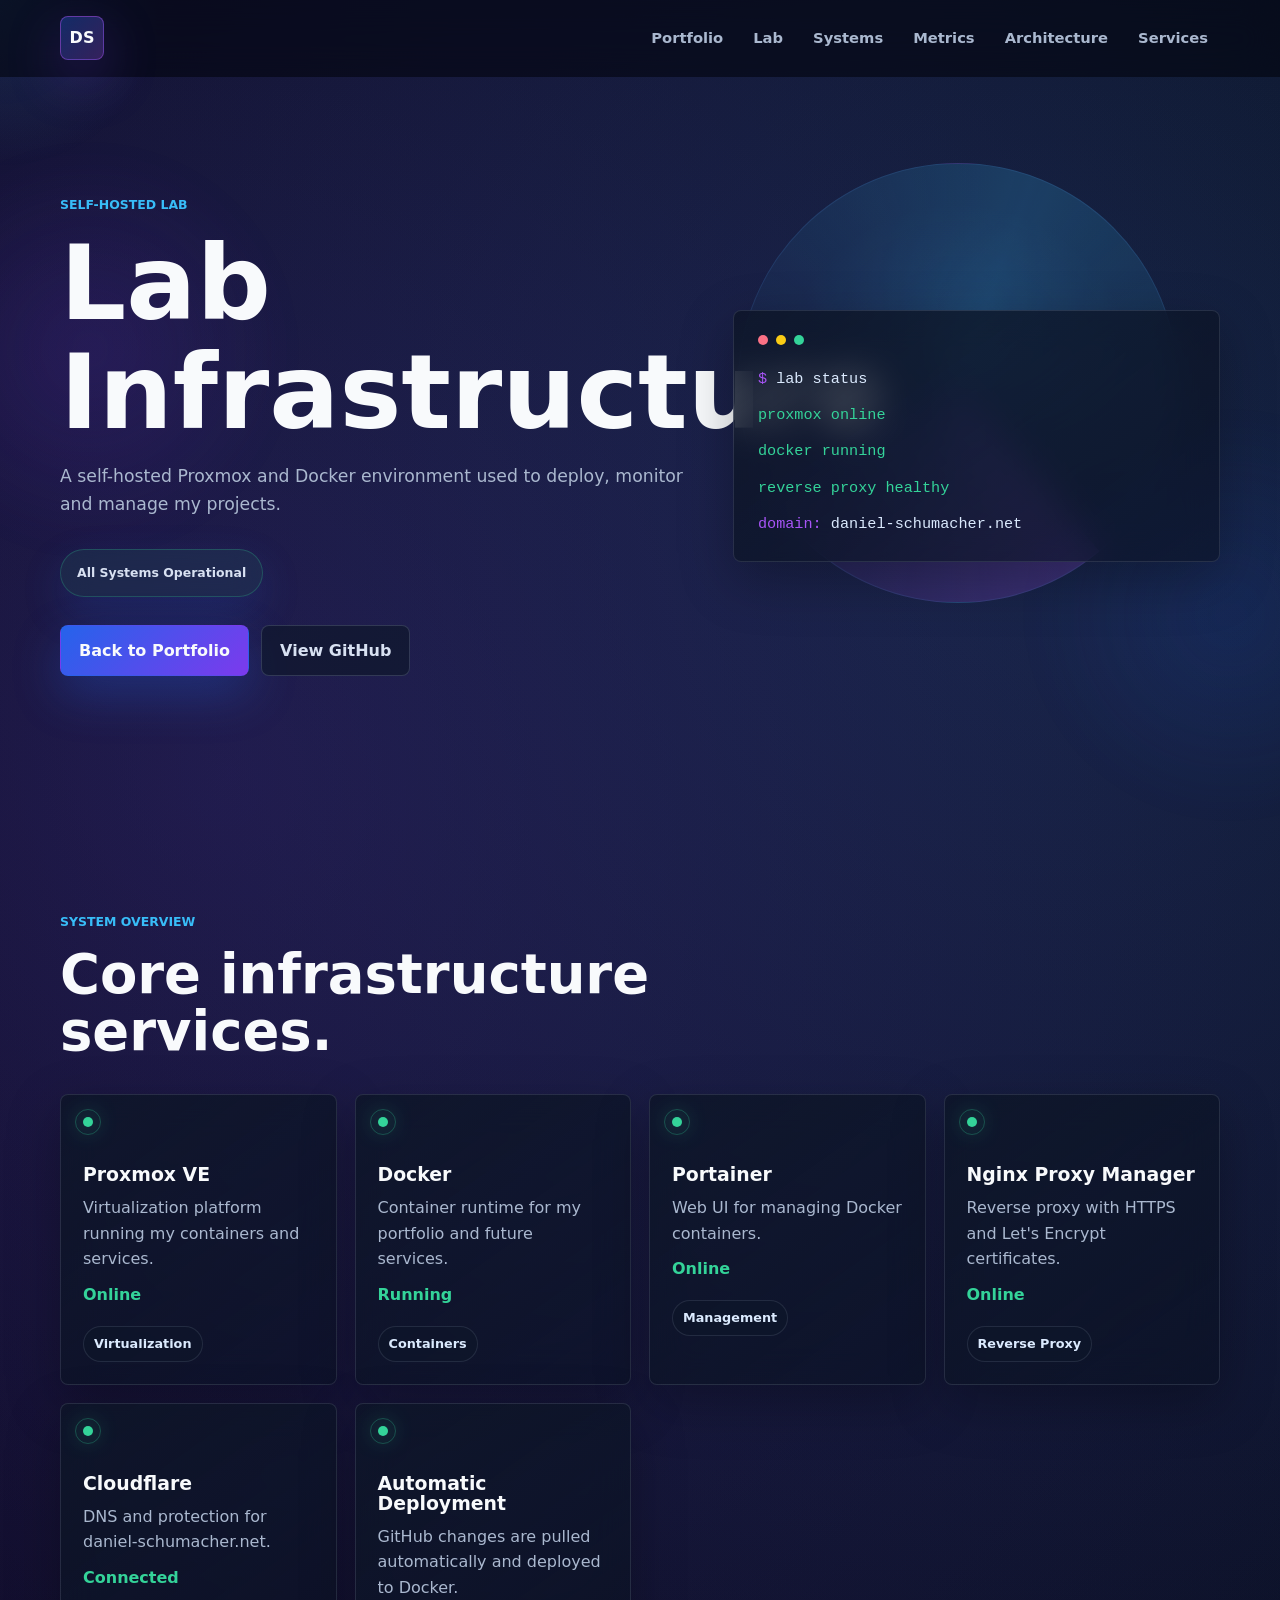
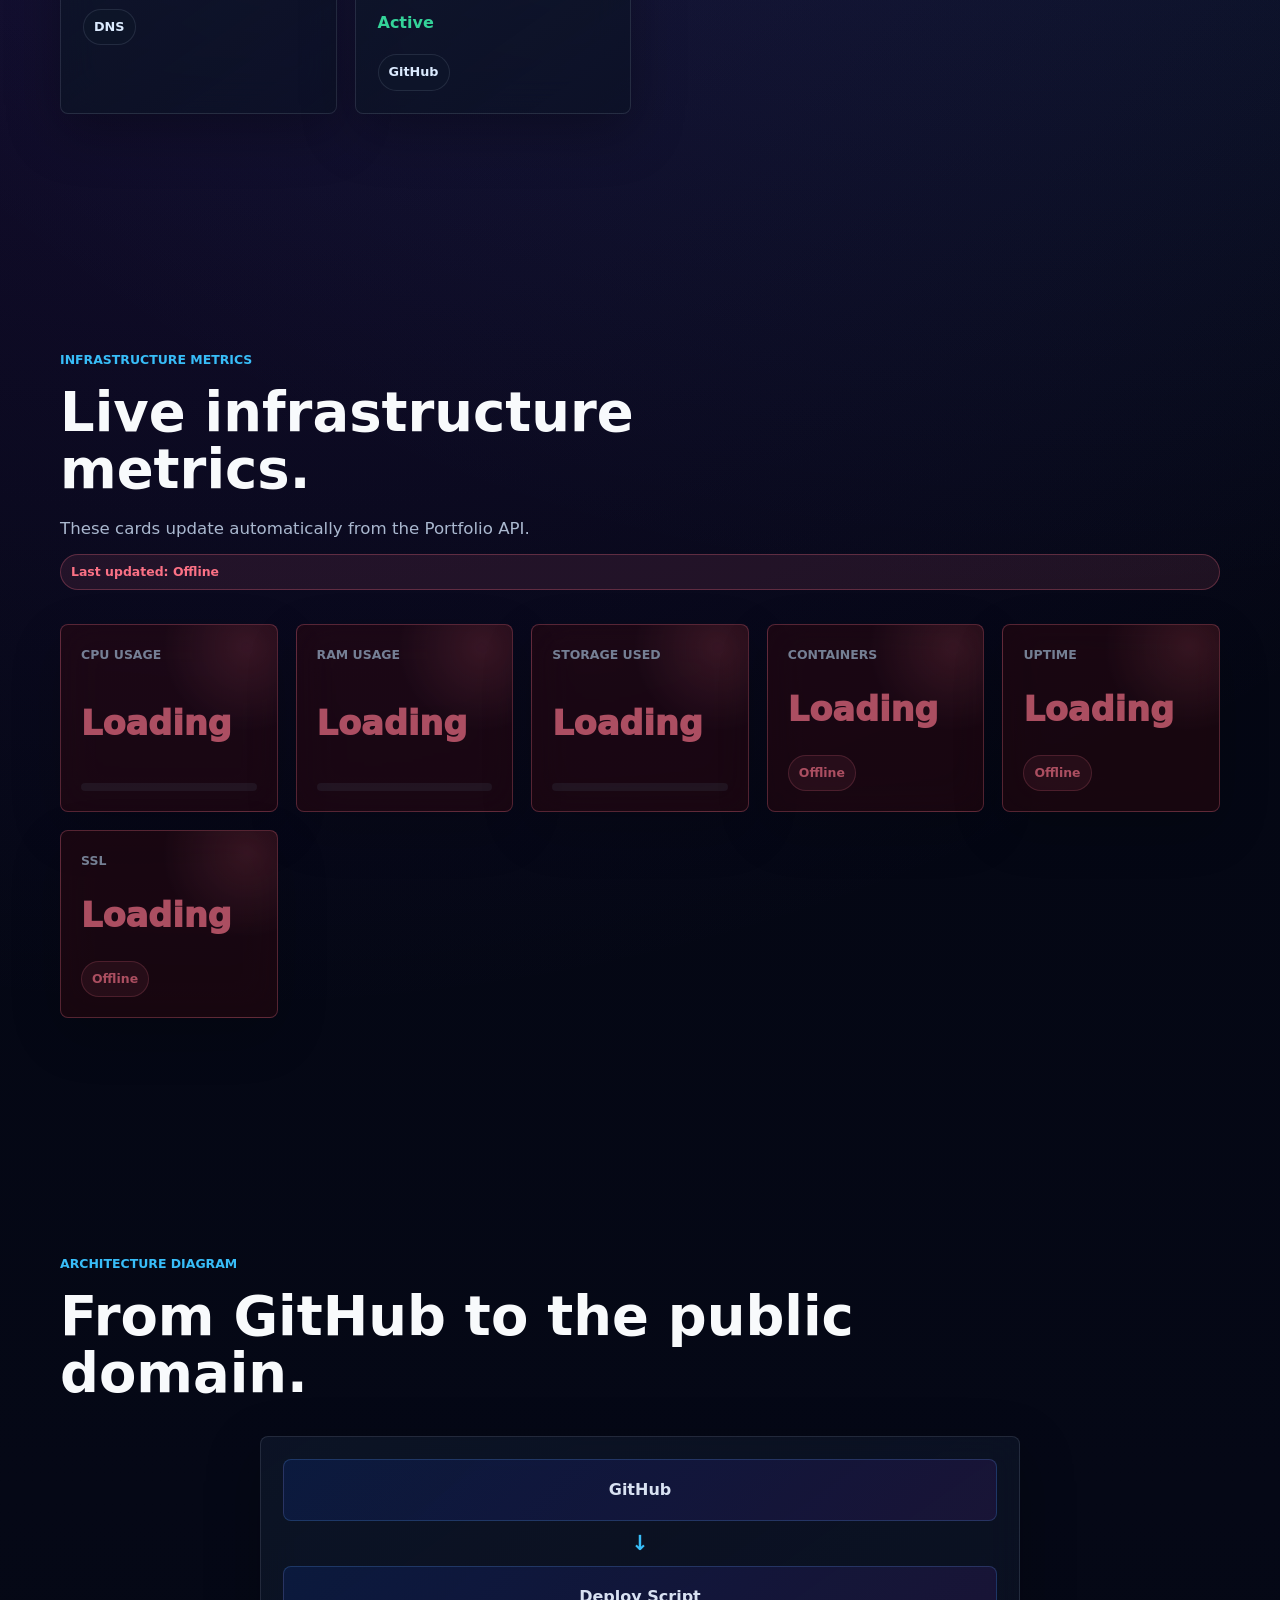
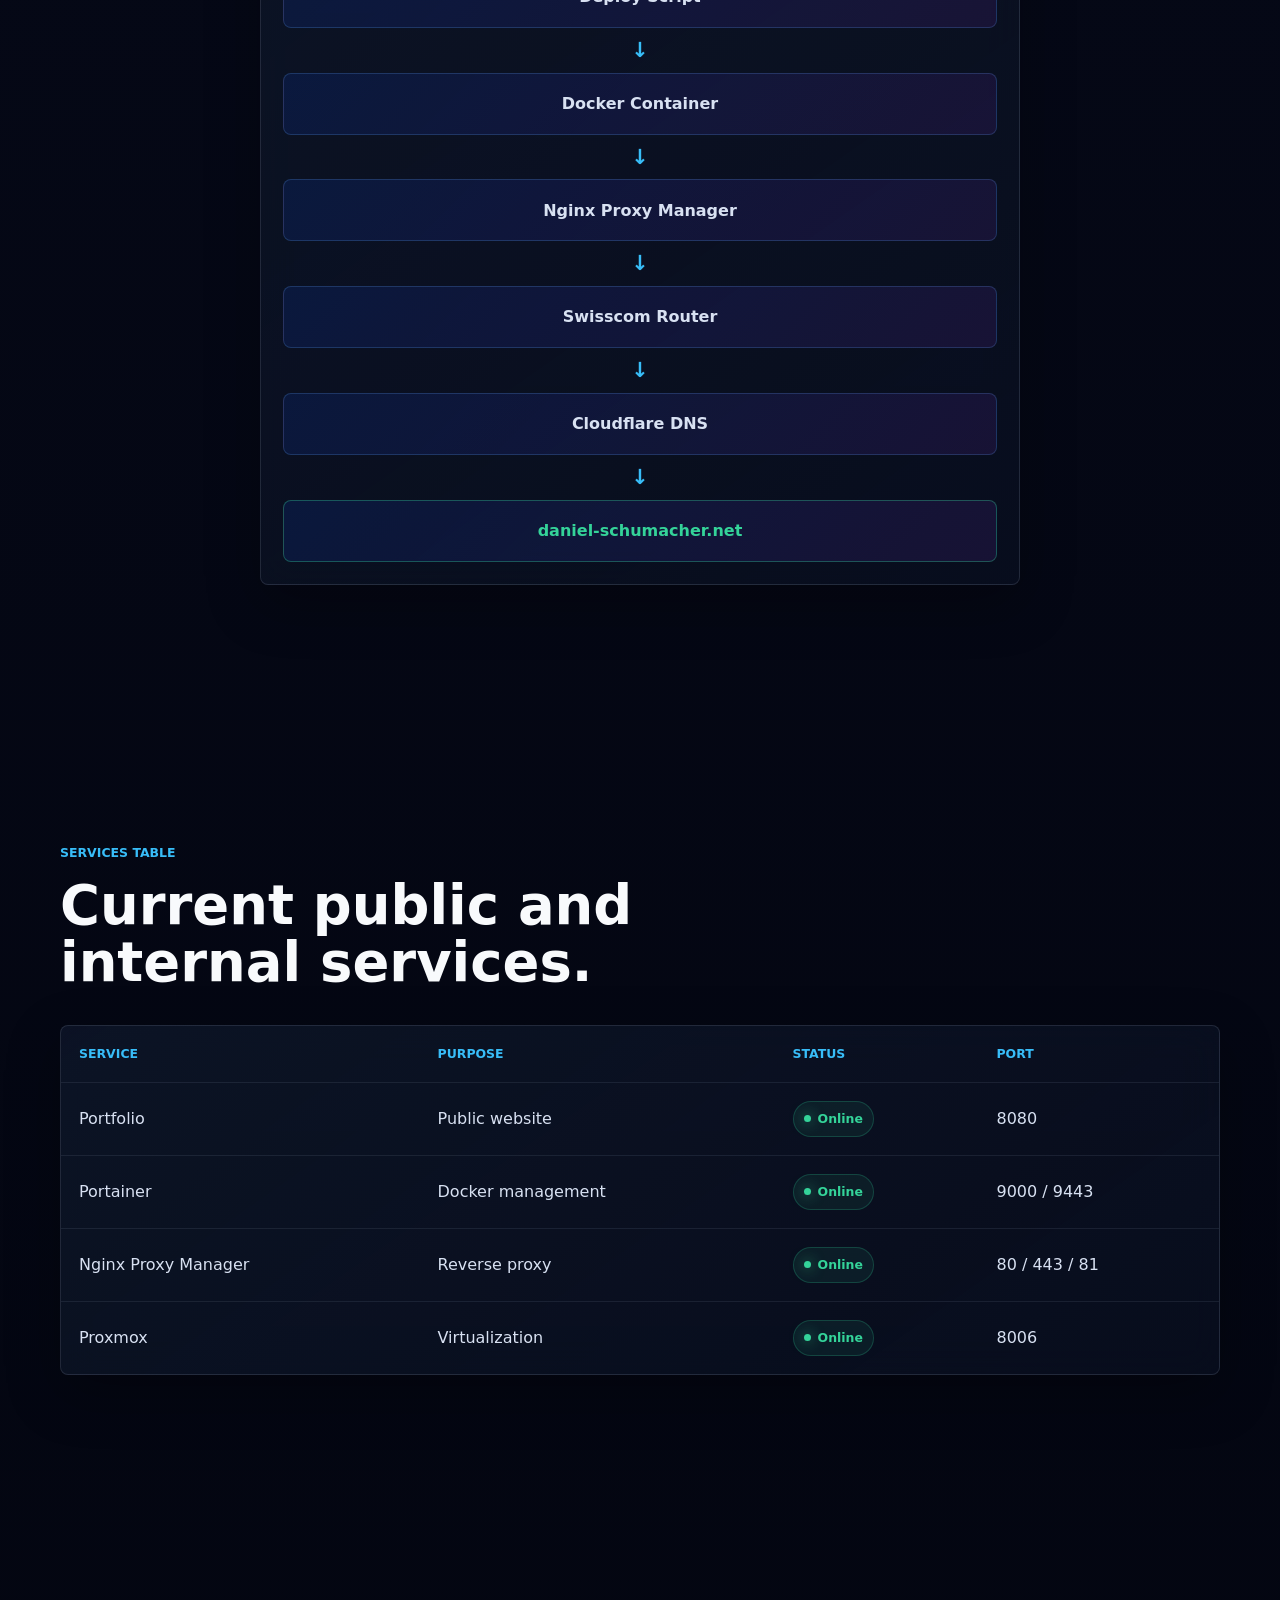
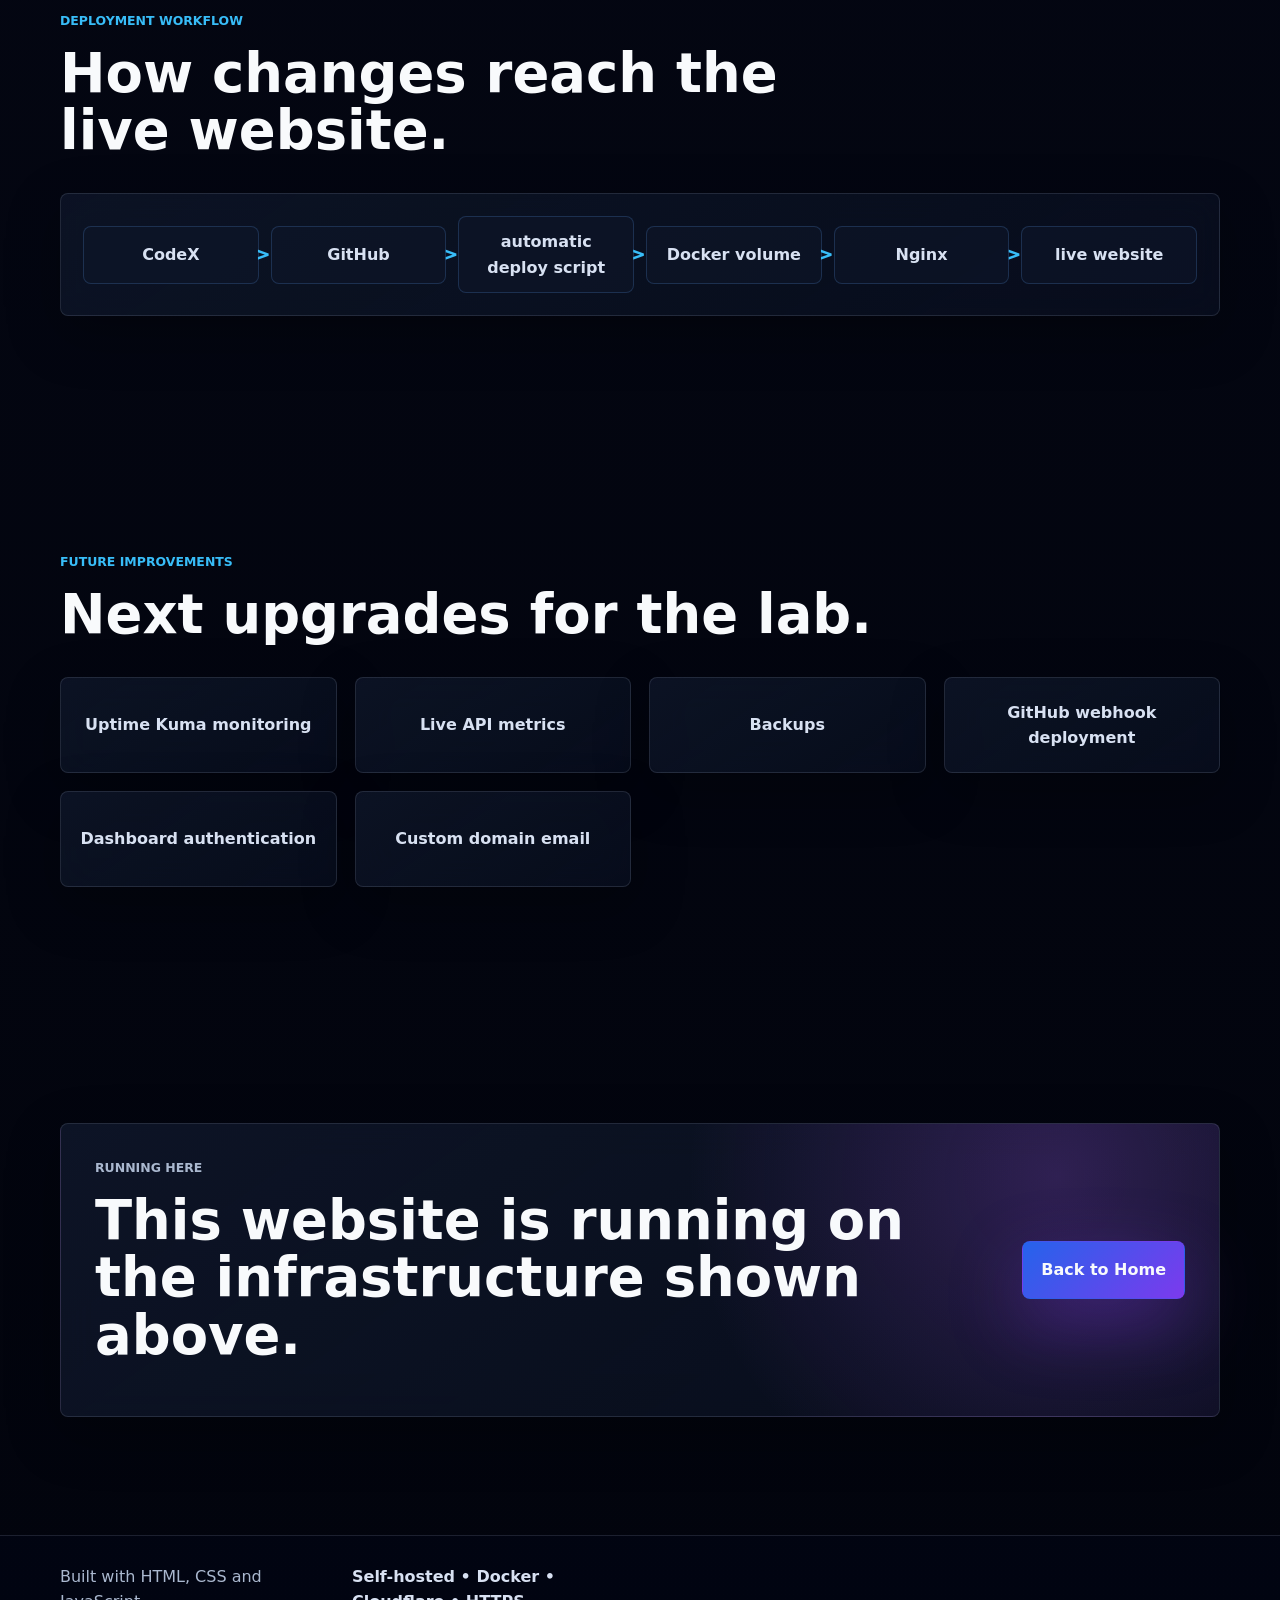
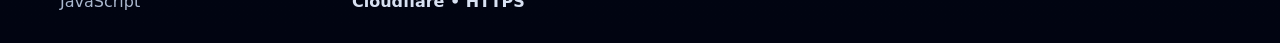
==== commit c300a6a7: "1" ====
--- a/lab.html
+++ b/lab.html
@@ -24,10 +24,10 @@
       <div class="nav-links project-nav-links">
         <a href="/">Portfolio</a>
         <a href="/lab.html">Lab</a>
-        <a href="#" data-target="overview">Systems</a>
-        <a href="#" data-target="metrics">Metrics</a>
-        <a href="#" data-target="architecture">Architecture</a>
-        <a href="#" data-target="services">Services</a>
+        <a href="#overview">Systems</a>
+        <a href="#metrics">Metrics</a>
+        <a href="#architecture">Architecture</a>
+        <a href="#services">Services</a>
       </div>
     </nav>
   </header>
--- a/assets/css/main.css
+++ b/assets/css/main.css
@@ -21,7 +21,6 @@
 .section {
   position: relative;
   padding: 92px 0;
-  scroll-margin-top: var(--nav-height);
 }
 
 .glass {
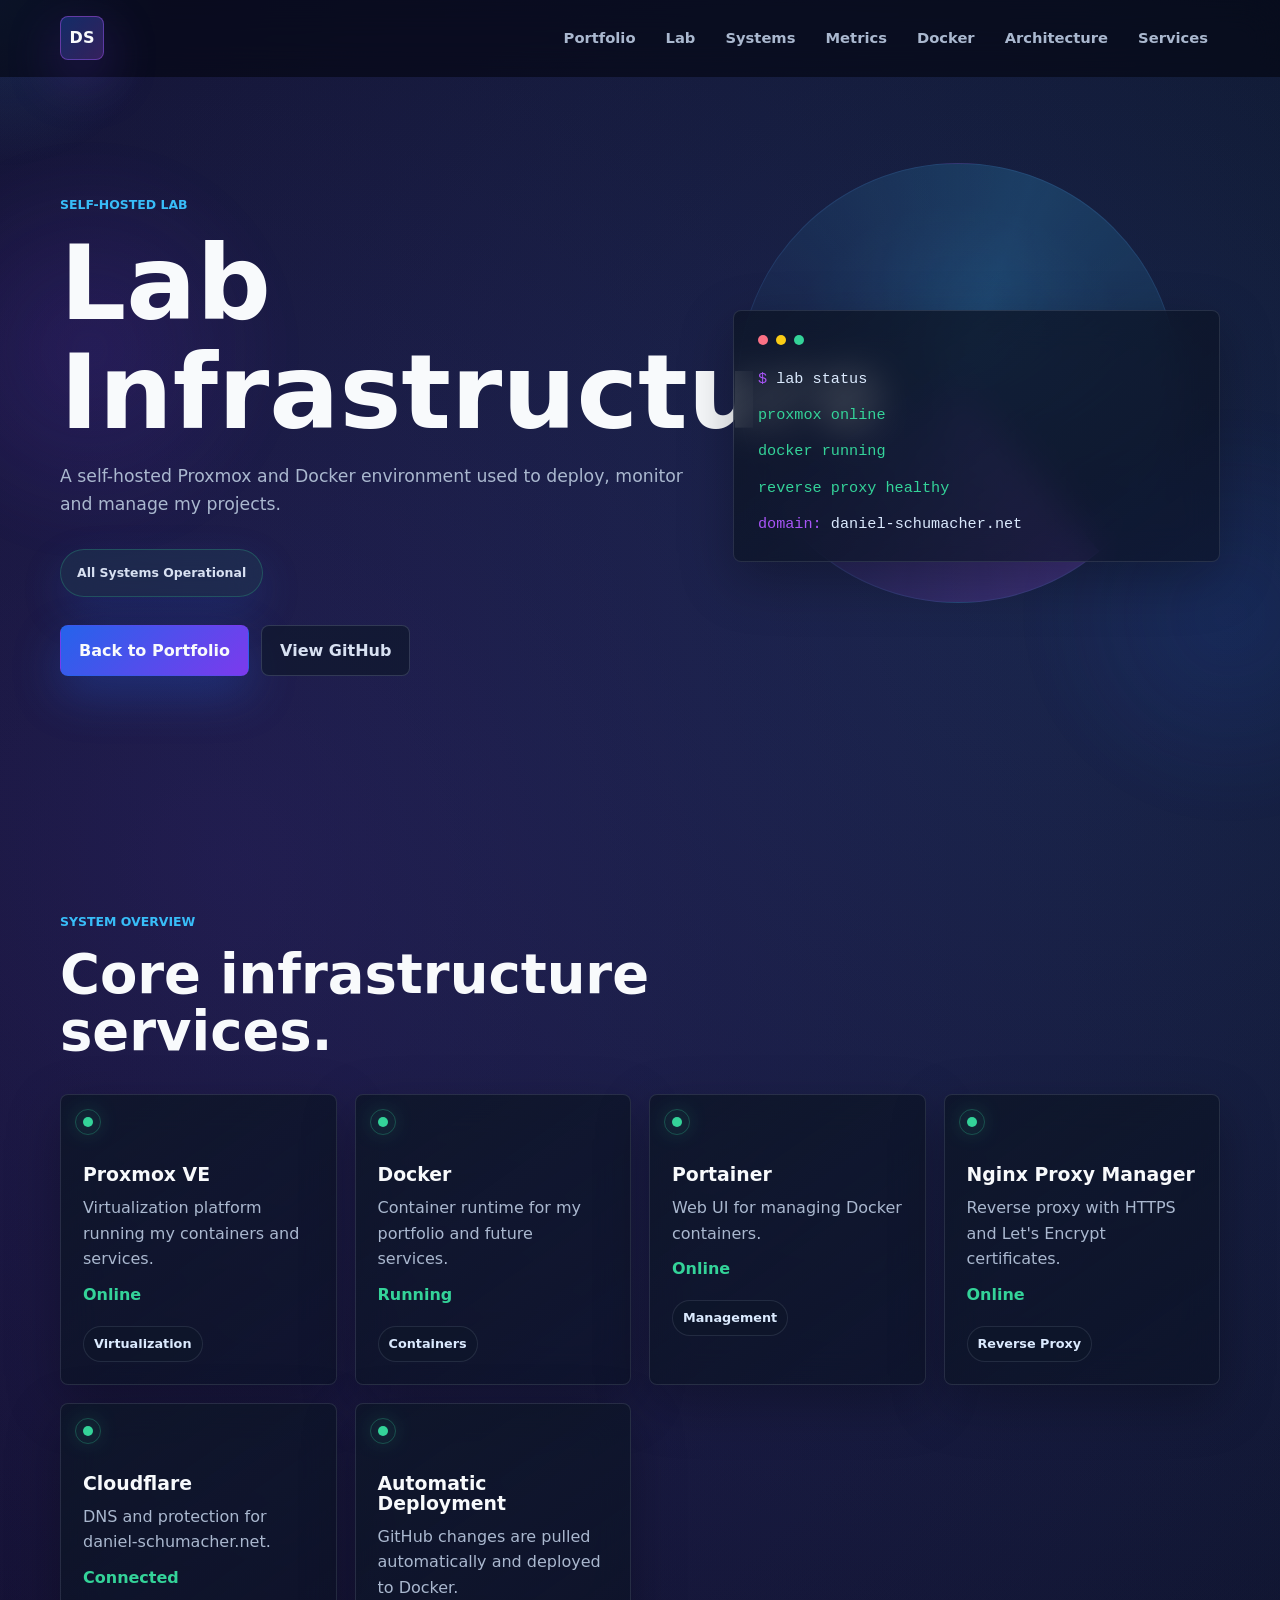
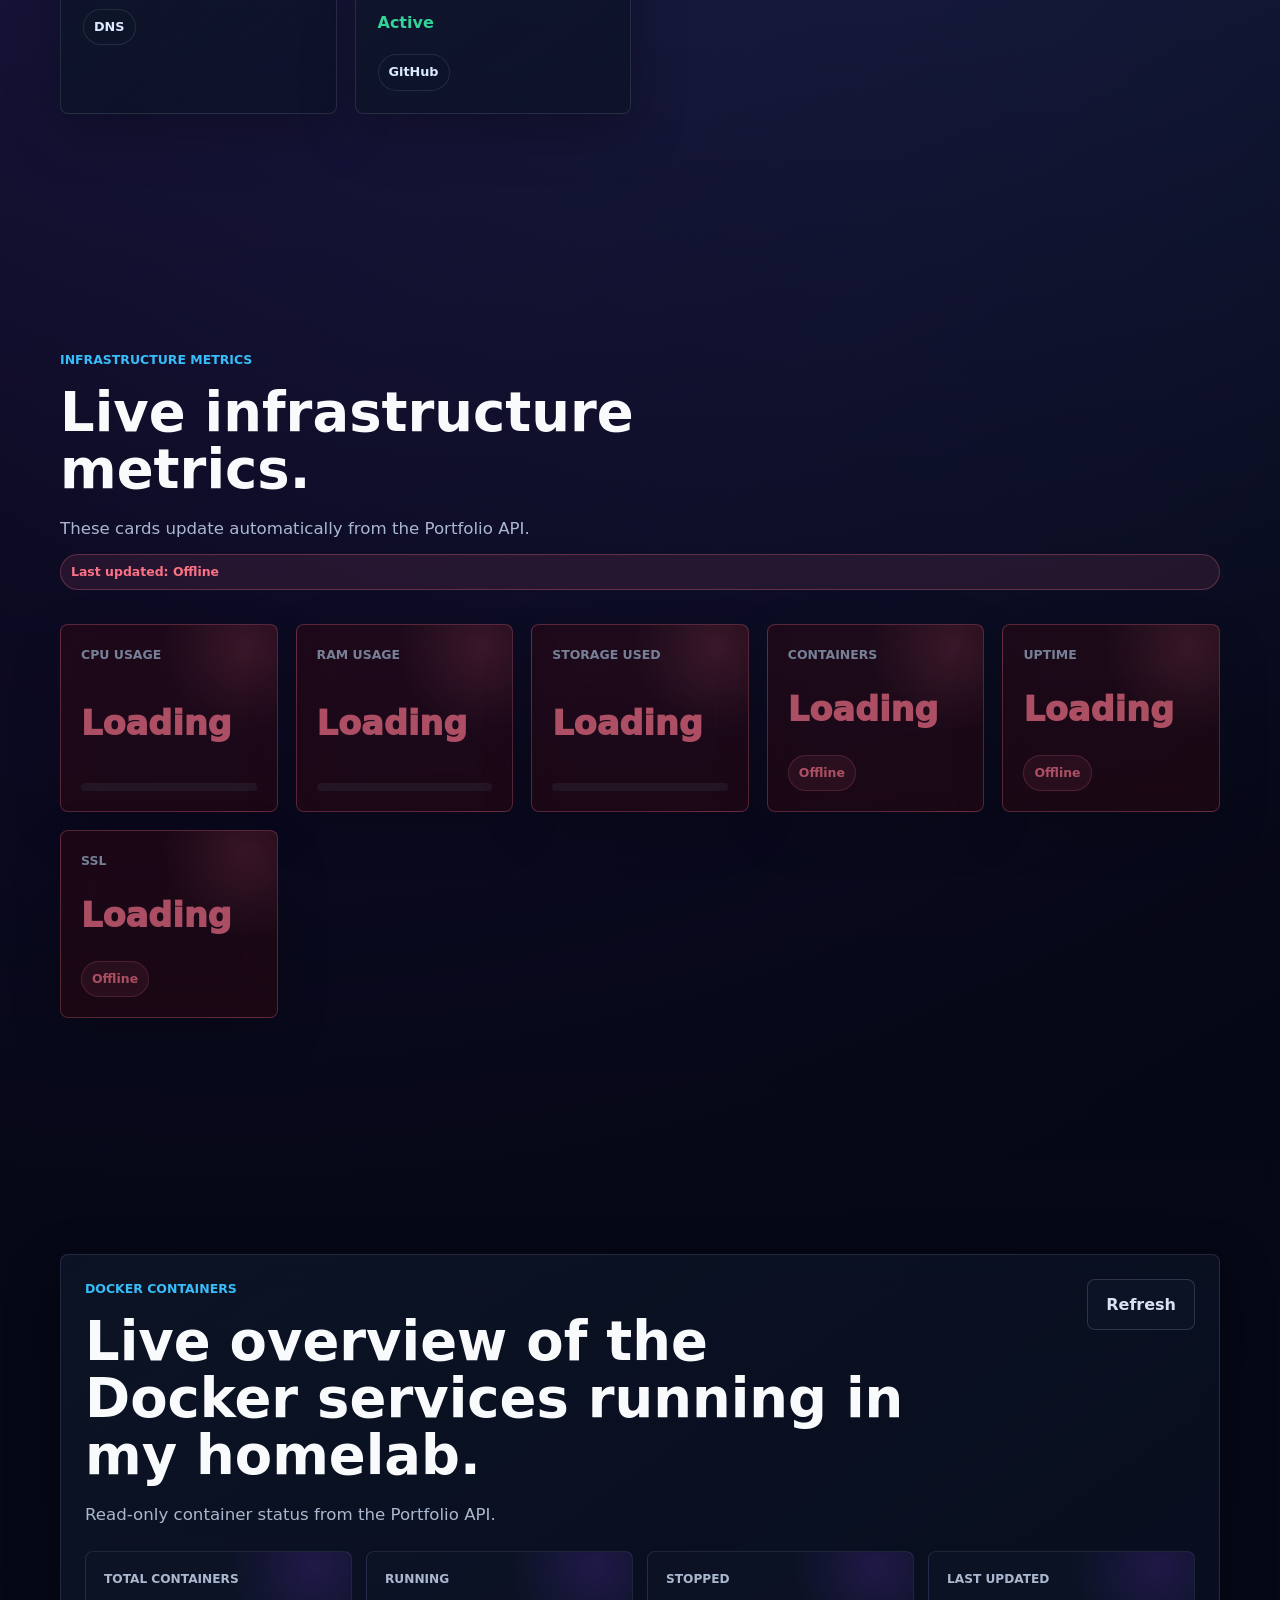
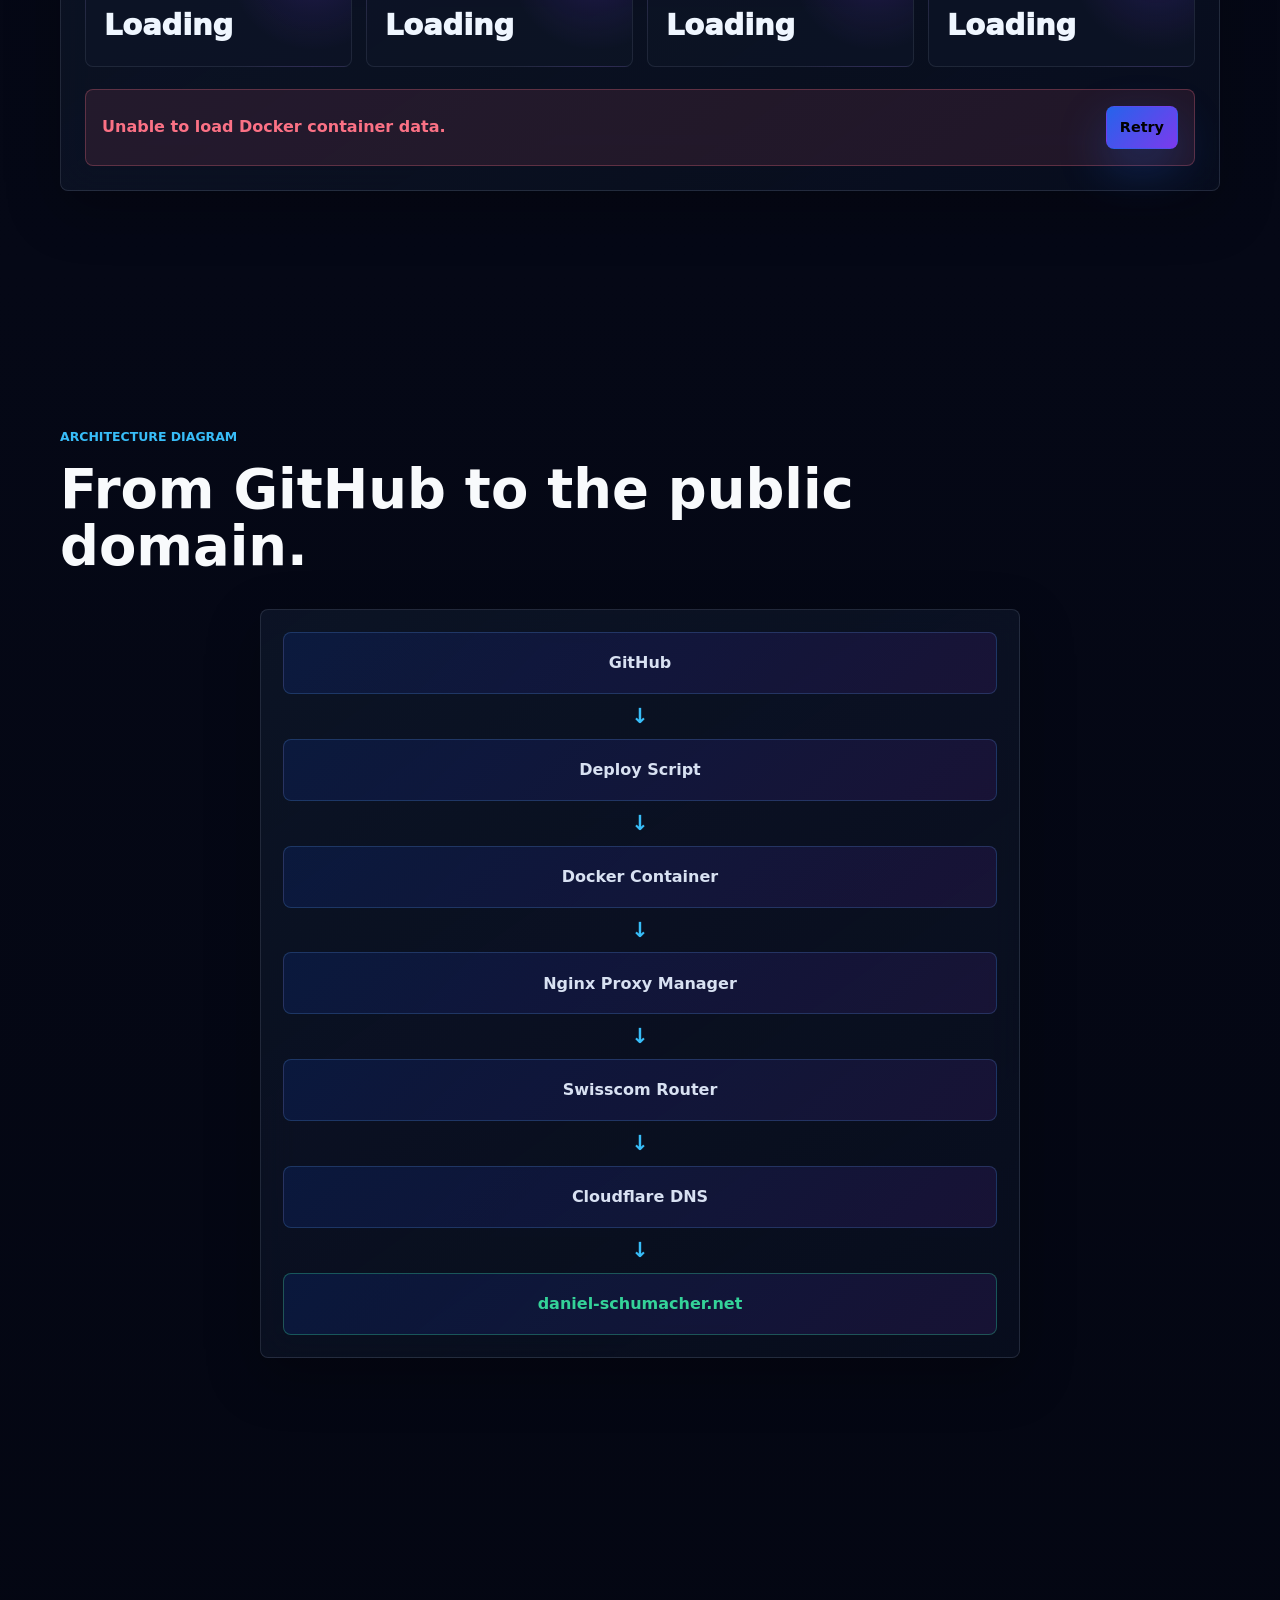
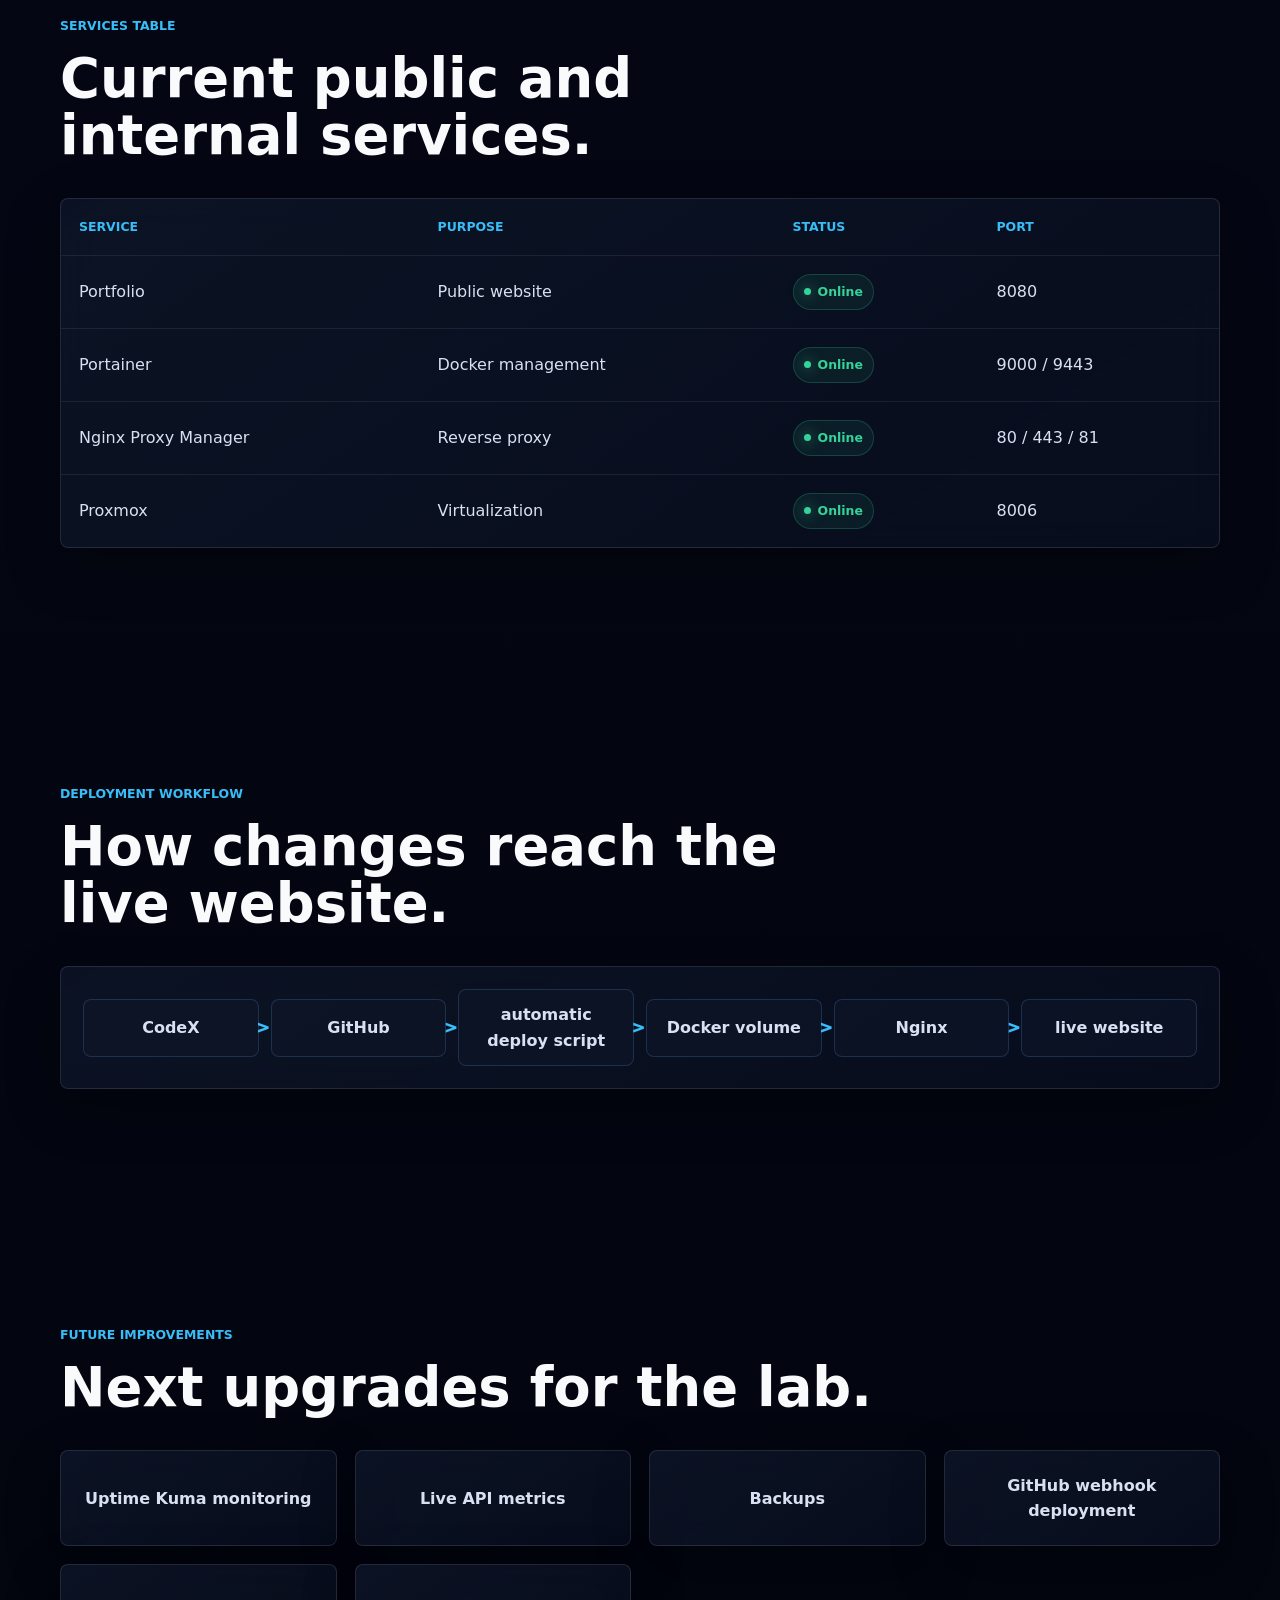
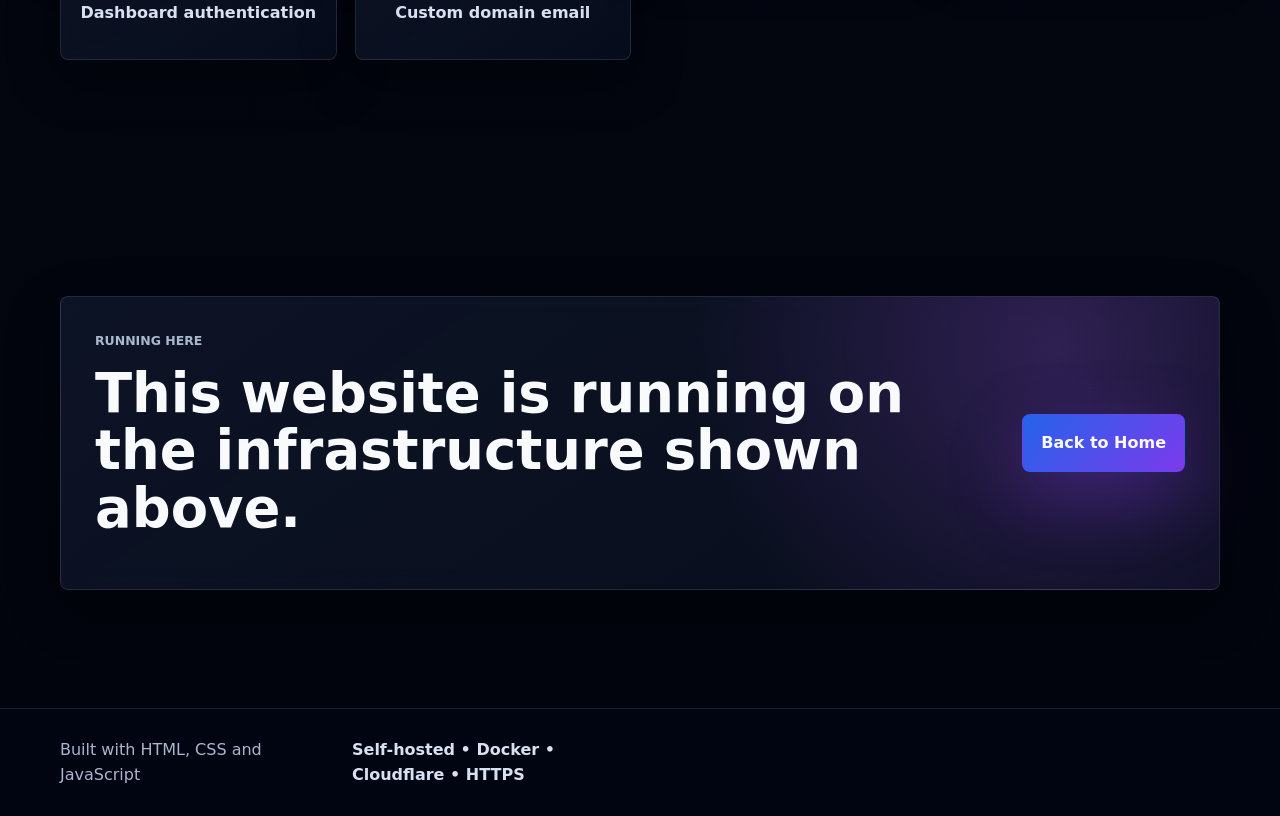
==== commit 9d3b9365: "Docker dashboard" ====
--- a/lab.html
+++ b/lab.html
@@ -26,6 +26,7 @@
         <a href="/lab.html">Lab</a>
         <a href="#overview">Systems</a>
         <a href="#metrics">Metrics</a>
+        <a href="#docker">Docker</a>
         <a href="#architecture">Architecture</a>
         <a href="#services">Services</a>
       </div>
@@ -100,6 +101,50 @@
           <article class="metric-card glass reveal" data-api-target="metrics.containers"><span>Containers</span><strong data-metric-value="containers">Loading</strong><div class="metric-state" data-metric-state="containers">Healthy</div></article>
           <article class="metric-card glass reveal" data-api-target="metrics.uptime"><span>Uptime</span><strong data-metric-value="uptime">Loading</strong><div class="metric-state" data-metric-state="uptime">Stable</div></article>
           <article class="metric-card glass reveal" data-api-target="metrics.ssl"><span>SSL</span><strong data-metric-value="ssl">Loading</strong><div class="metric-state" data-metric-state="ssl">HTTPS</div></article>
+        </div>
+      </div>
+    </section>
+
+    <section class="section" id="docker">
+      <div class="shell">
+        <div class="docker-dashboard glass reveal">
+          <div class="docker-header">
+            <div>
+              <p class="eyebrow">Docker Containers</p>
+              <h2>Live overview of the Docker services running in my homelab.</h2>
+              <p class="section-lead">Read-only container status from the Portfolio API.</p>
+            </div>
+            <button class="button button-ghost ripple docker-refresh" type="button" data-containers-refresh>Refresh</button>
+          </div>
+
+          <div class="docker-summary-grid" aria-label="Docker container summary">
+            <article class="docker-summary-card"><span>Total Containers</span><strong data-container-summary="total">Loading</strong></article>
+            <article class="docker-summary-card"><span>Running</span><strong data-container-summary="running">Loading</strong></article>
+            <article class="docker-summary-card"><span>Stopped</span><strong data-container-summary="stopped">Loading</strong></article>
+            <article class="docker-summary-card"><span>Last Updated</span><strong data-container-summary="lastUpdated">Loading</strong></article>
+          </div>
+
+          <p class="docker-message" data-containers-loading>Loading Docker container data...</p>
+          <div class="docker-message docker-message-error" data-containers-error hidden>
+            <span>Unable to load Docker container data.</span>
+            <button class="small-button ripple" type="button" data-containers-retry>Retry</button>
+          </div>
+          <p class="docker-message" data-containers-empty hidden>No Docker containers found.</p>
+
+          <div class="docker-table-wrap" data-containers-table hidden>
+            <table class="docker-table">
+              <thead>
+                <tr>
+                  <th>Status</th>
+                  <th>Name</th>
+                  <th>Image</th>
+                  <th>Uptime / Docker status</th>
+                  <th>Ports</th>
+                </tr>
+              </thead>
+              <tbody data-containers-body></tbody>
+            </table>
+          </div>
         </div>
       </div>
     </section>
--- a/assets/css/main.css
+++ b/assets/css/main.css
@@ -1308,3 +1308,177 @@
   color: var(--blue);
   font-weight: 950;
 }
+
+.docker-dashboard {
+  display: grid;
+  gap: 22px;
+  padding: 24px;
+  border-radius: var(--radius);
+}
+
+.docker-header {
+  display: grid;
+  gap: 18px;
+  align-items: start;
+}
+
+.docker-refresh {
+  justify-self: start;
+}
+
+.docker-refresh:disabled {
+  cursor: wait;
+  opacity: 0.62;
+}
+
+.docker-summary-grid {
+  display: grid;
+  grid-template-columns: repeat(auto-fit, minmax(min(100%, 180px), 1fr));
+  gap: 14px;
+}
+
+.docker-summary-card {
+  min-height: 116px;
+  display: grid;
+  align-content: space-between;
+  gap: 12px;
+  padding: 18px;
+  border: 1px solid rgba(148, 163, 184, 0.14);
+  border-radius: var(--radius);
+  background:
+    radial-gradient(circle at 86% 12%, rgba(124, 58, 237, 0.18), transparent 34%),
+    rgba(15, 23, 42, 0.54);
+  transition: transform 180ms ease, border-color 180ms ease, box-shadow 180ms ease;
+}
+
+.docker-summary-card:hover {
+  transform: translateY(-4px);
+  border-color: var(--border-bright);
+  box-shadow: var(--shadow-soft);
+}
+
+.docker-summary-card span {
+  color: var(--muted);
+  font-size: 0.76rem;
+  font-weight: 900;
+  text-transform: uppercase;
+}
+
+.docker-summary-card strong {
+  color: #eff6ff;
+  font-size: clamp(1.35rem, 3vw, 1.8rem);
+  font-weight: 950;
+  overflow-wrap: anywhere;
+}
+
+.docker-message {
+  padding: 16px;
+  border: 1px solid rgba(96, 165, 250, 0.18);
+  border-radius: var(--radius);
+  background: rgba(15, 23, 42, 0.58);
+  color: var(--muted-strong);
+  font-weight: 800;
+}
+
+.docker-message-error {
+  display: flex;
+  flex-wrap: wrap;
+  gap: 12px;
+  align-items: center;
+  justify-content: space-between;
+  border-color: rgba(251, 113, 133, 0.28);
+  background: rgba(251, 113, 133, 0.1);
+  color: var(--danger);
+}
+
+.docker-table-wrap {
+  overflow-x: auto;
+  border: 1px solid rgba(148, 163, 184, 0.12);
+  border-radius: var(--radius);
+  background: rgba(2, 6, 23, 0.3);
+}
+
+.docker-table {
+  width: 100%;
+  min-width: 820px;
+  border-collapse: collapse;
+}
+
+.docker-table th,
+.docker-table td {
+  padding: 16px;
+  border-bottom: 1px solid rgba(148, 163, 184, 0.12);
+  text-align: left;
+  vertical-align: top;
+}
+
+.docker-table th {
+  color: var(--blue);
+  font-size: 0.76rem;
+  font-weight: 900;
+  text-transform: uppercase;
+}
+
+.docker-table td {
+  color: var(--muted-strong);
+}
+
+.docker-table tr:last-child td {
+  border-bottom: 0;
+}
+
+.docker-table code {
+  color: #dbeafe;
+  white-space: normal;
+  overflow-wrap: anywhere;
+}
+
+.docker-state {
+  display: inline-flex;
+  align-items: center;
+  gap: 8px;
+  padding: 7px 10px;
+  border: 1px solid rgba(148, 163, 184, 0.16);
+  border-radius: 999px;
+  background: rgba(148, 163, 184, 0.08);
+  color: var(--muted-strong);
+  font-size: 0.78rem;
+  font-weight: 900;
+}
+
+.docker-state::before {
+  content: "";
+  width: 7px;
+  height: 7px;
+  border-radius: 999px;
+  background: currentColor;
+  box-shadow: 0 0 14px currentColor;
+}
+
+.docker-state-running {
+  border-color: rgba(52, 211, 153, 0.24);
+  background: rgba(52, 211, 153, 0.08);
+  color: var(--green);
+}
+
+.docker-state-stopped {
+  border-color: rgba(251, 113, 133, 0.28);
+  background: rgba(251, 113, 133, 0.1);
+  color: var(--danger);
+}
+
+.docker-state-other {
+  border-color: rgba(251, 191, 36, 0.3);
+  background: rgba(251, 191, 36, 0.1);
+  color: #fbbf24;
+}
+
+@media (min-width: 760px) {
+  .docker-header {
+    grid-template-columns: minmax(0, 1fr) auto;
+  }
+
+  .docker-refresh {
+    justify-self: end;
+  }
+}
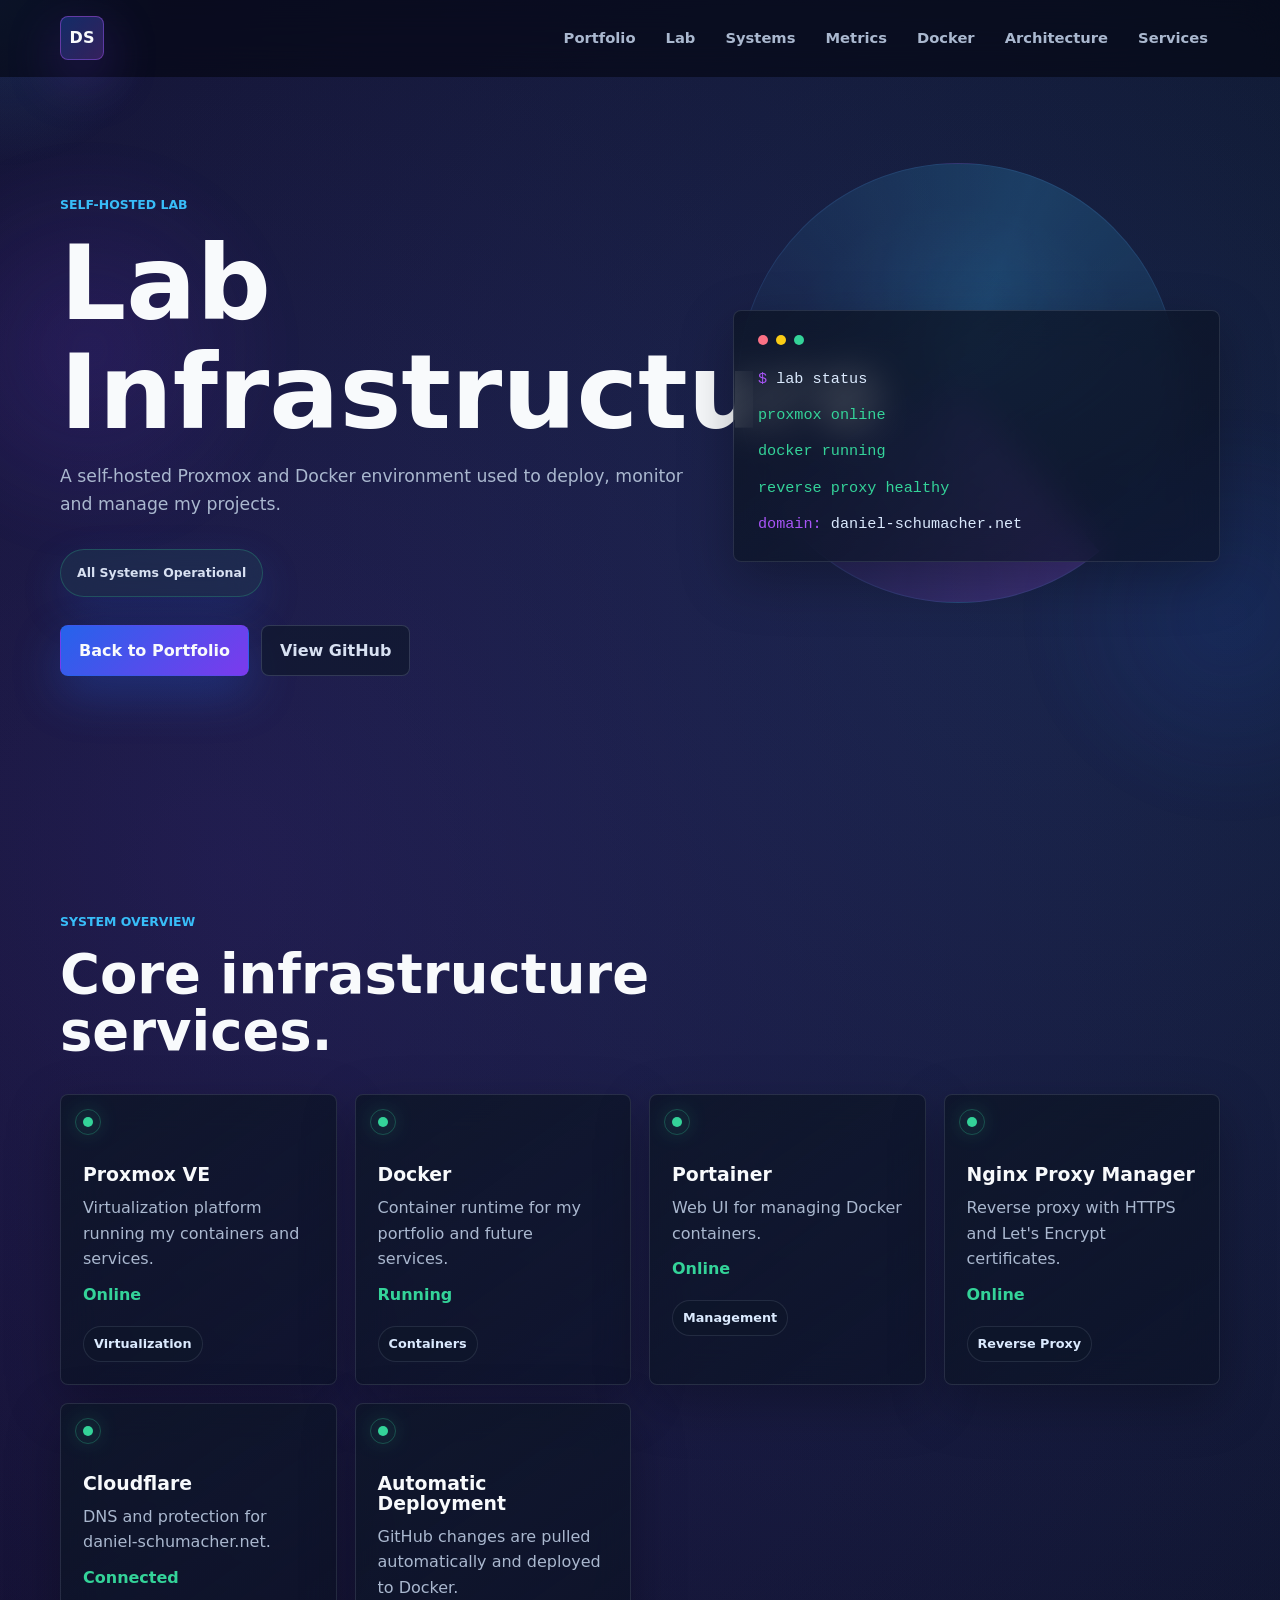
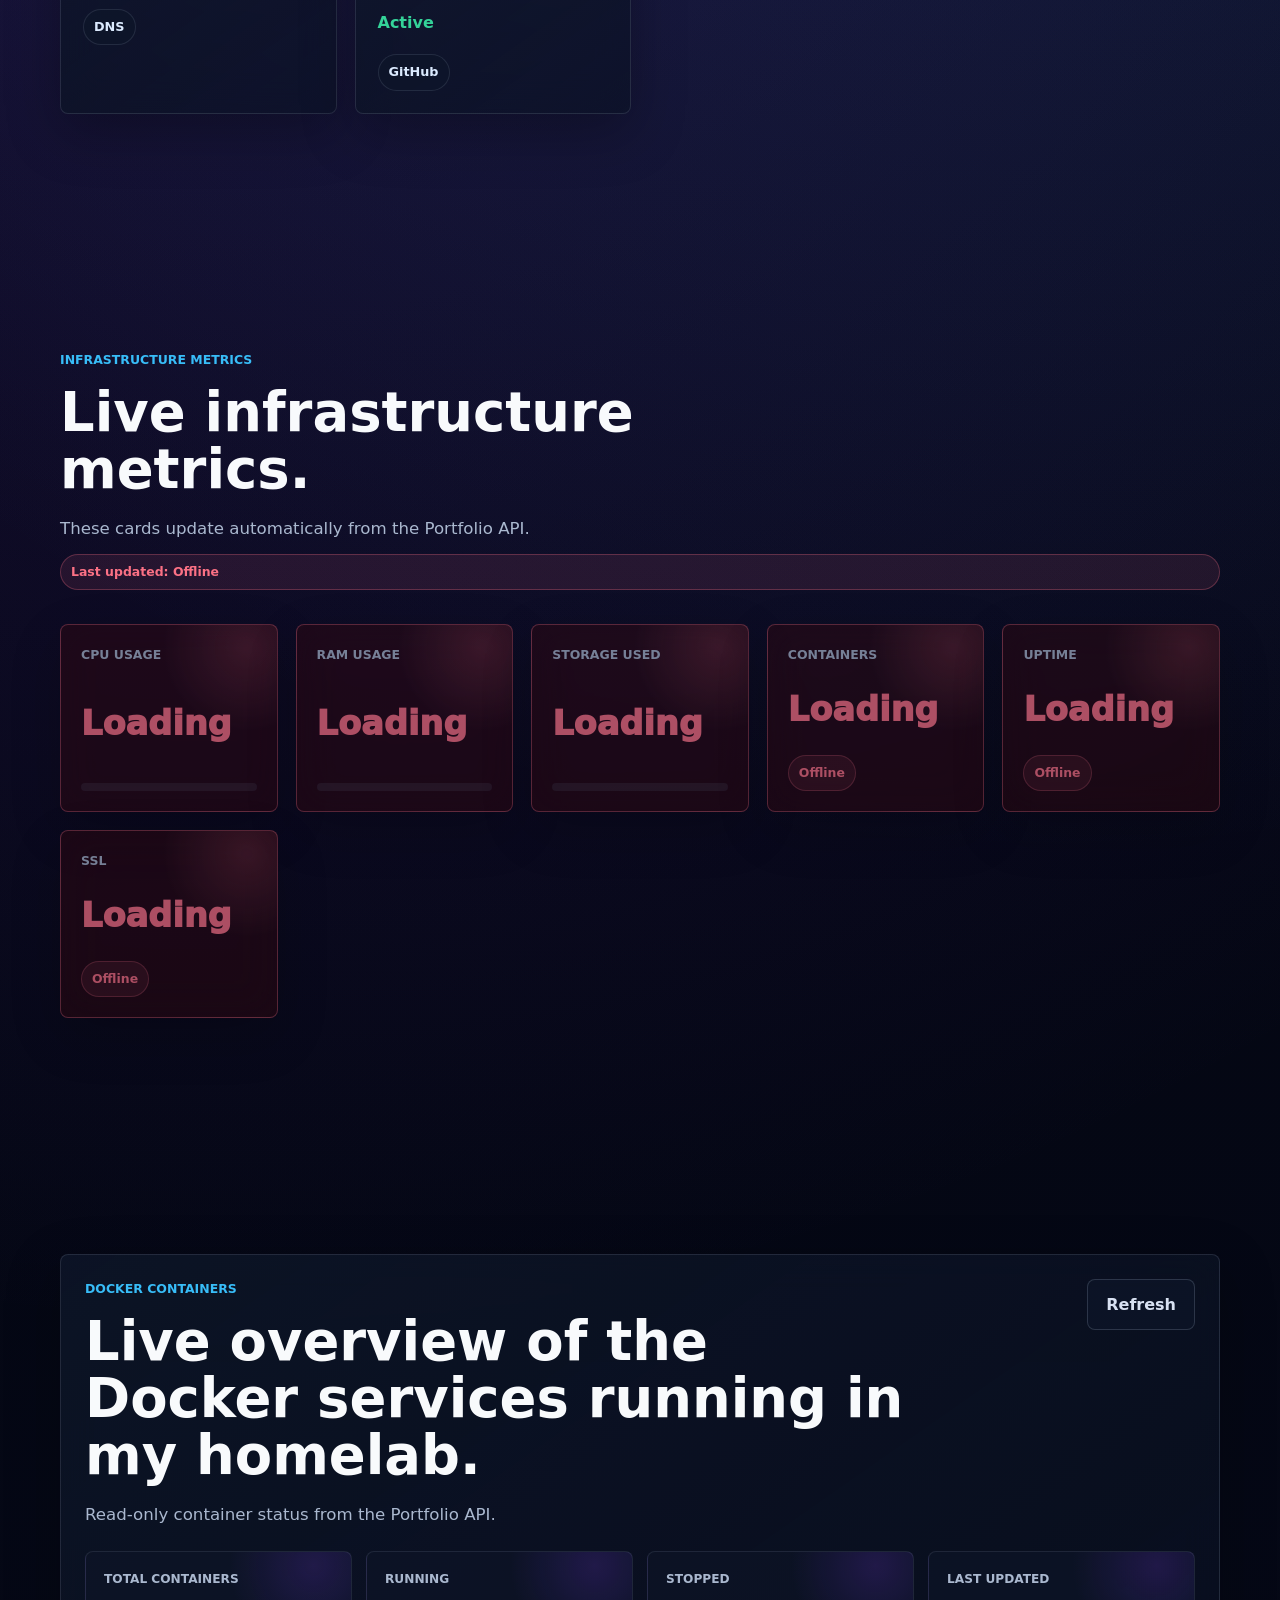
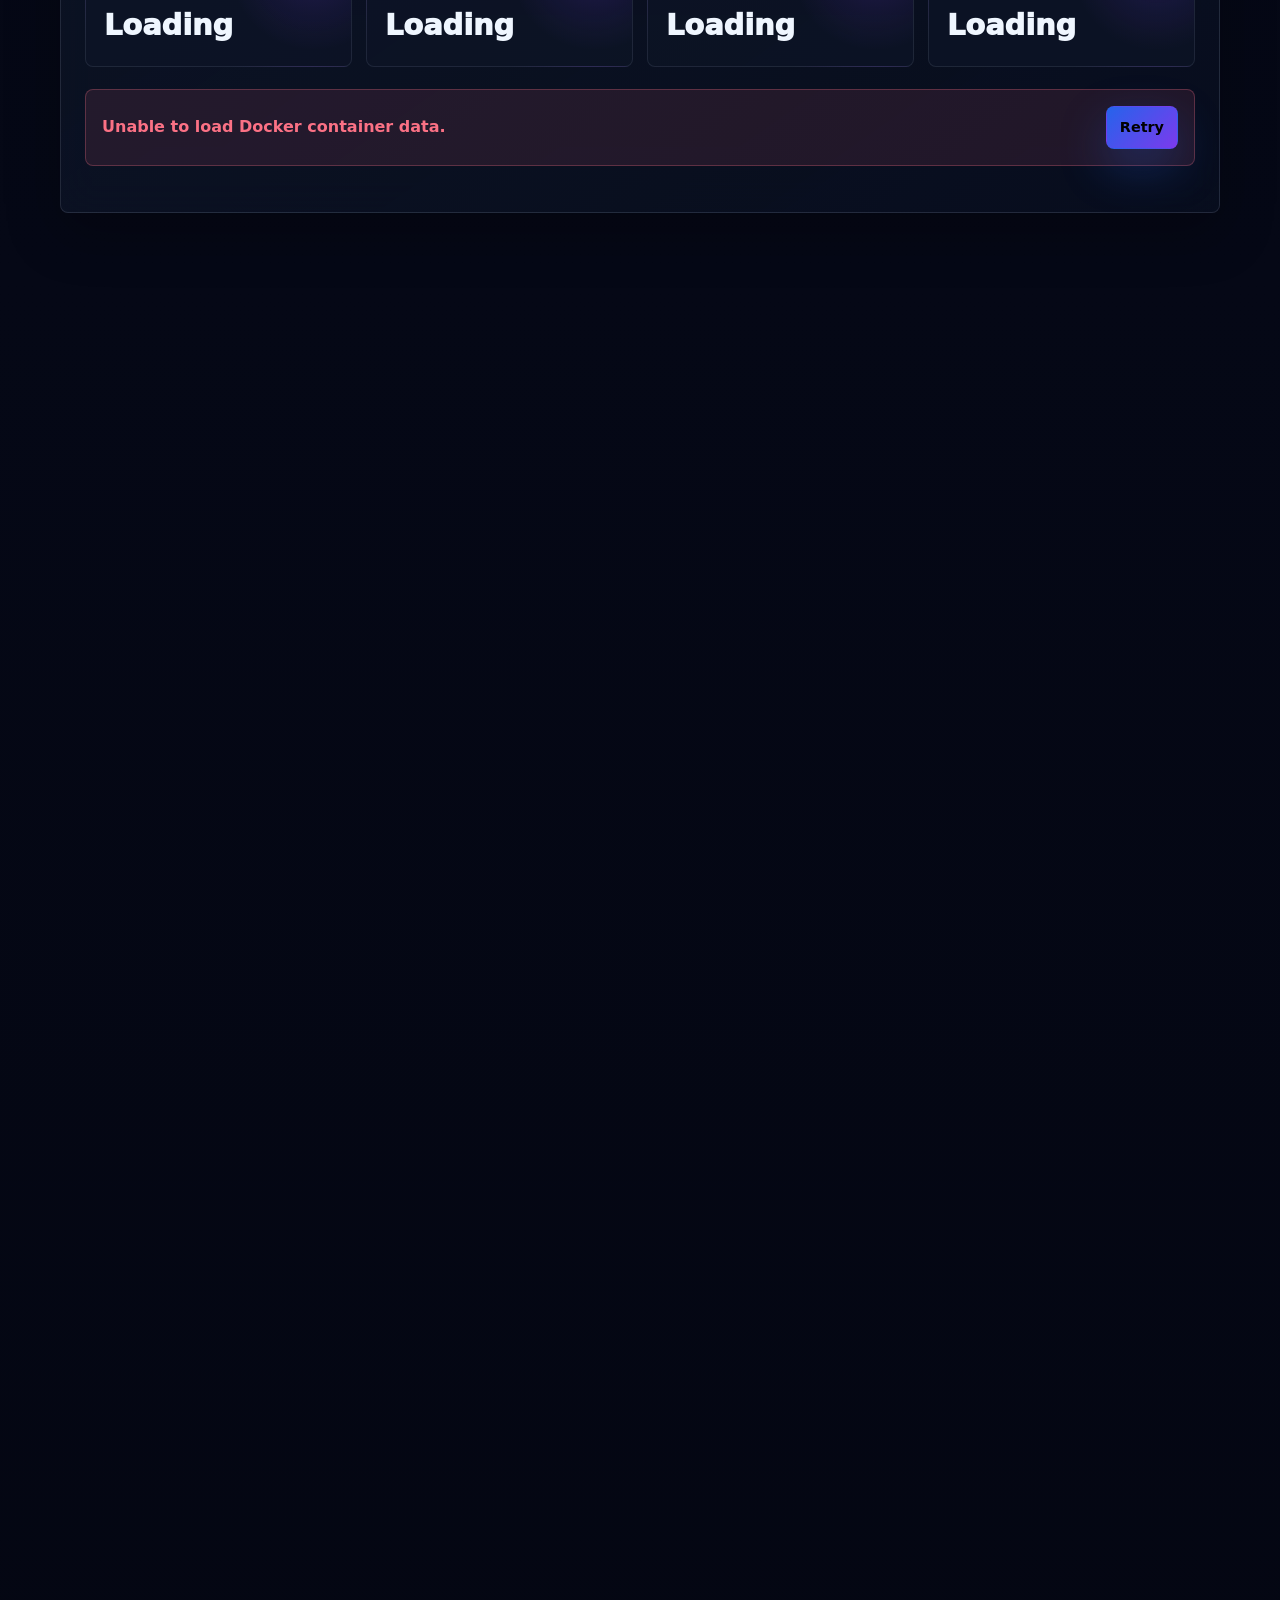
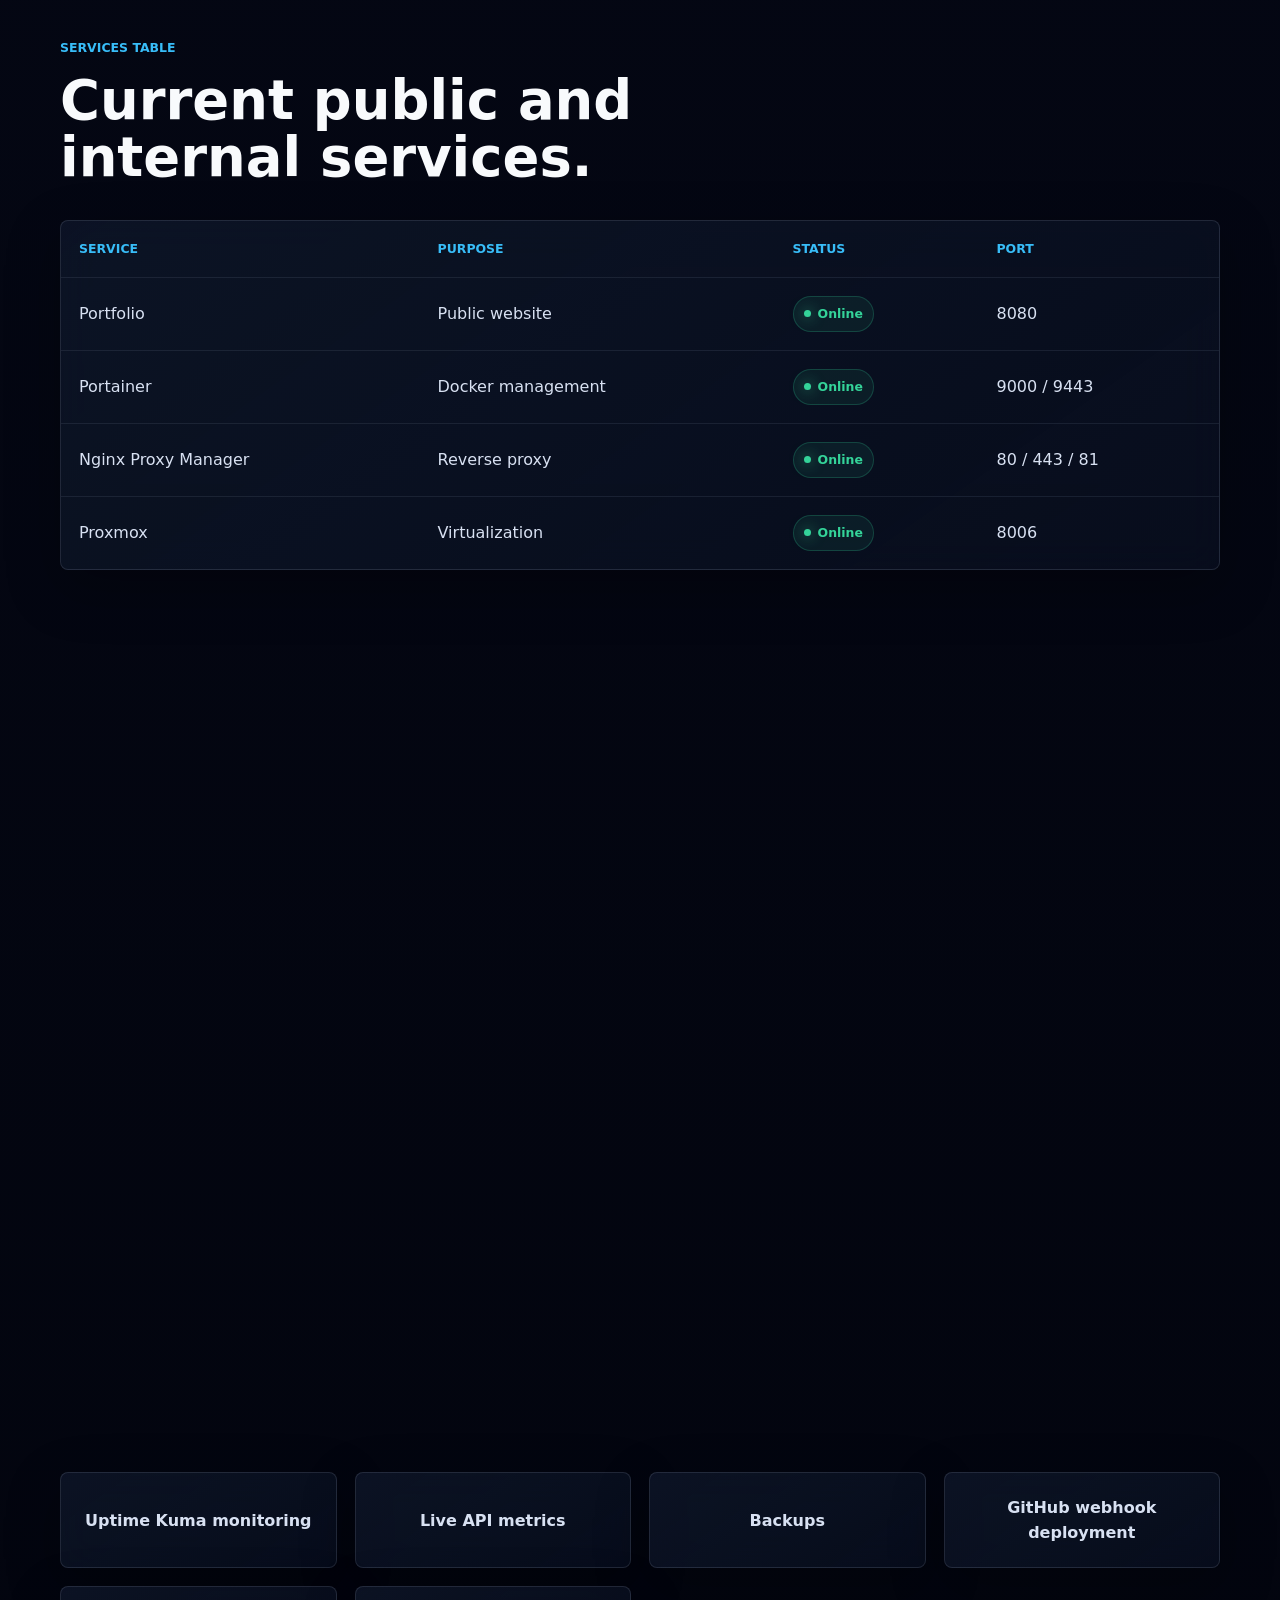
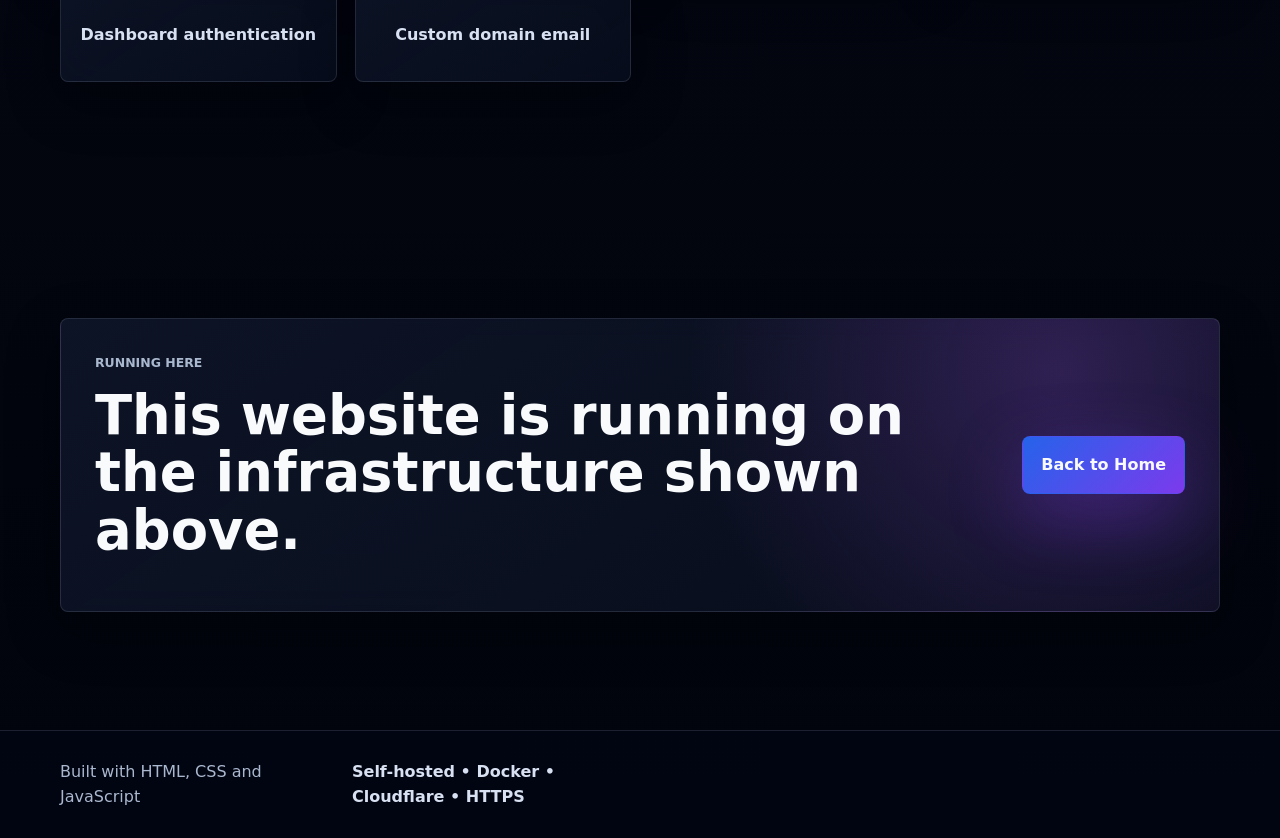
==== commit 498b84ac: "Dash" ====
--- a/lab.html
+++ b/lab.html
@@ -131,20 +131,7 @@
           </div>
           <p class="docker-message" data-containers-empty hidden>No Docker containers found.</p>
 
-          <div class="docker-table-wrap" data-containers-table hidden>
-            <table class="docker-table">
-              <thead>
-                <tr>
-                  <th>Status</th>
-                  <th>Name</th>
-                  <th>Image</th>
-                  <th>Uptime / Docker status</th>
-                  <th>Ports</th>
-                </tr>
-              </thead>
-              <tbody data-containers-body></tbody>
-            </table>
-          </div>
+          <div class="docker-container-grid" data-containers-table hidden data-containers-body></div>
         </div>
       </div>
     </section>
--- a/assets/css/main.css
+++ b/assets/css/main.css
@@ -1391,45 +1391,97 @@
   color: var(--danger);
 }
 
-.docker-table-wrap {
-  overflow-x: auto;
-  border: 1px solid rgba(148, 163, 184, 0.12);
-  border-radius: var(--radius);
-  background: rgba(2, 6, 23, 0.3);
-}
-
-.docker-table {
-  width: 100%;
-  min-width: 820px;
-  border-collapse: collapse;
-}
-
-.docker-table th,
-.docker-table td {
-  padding: 16px;
-  border-bottom: 1px solid rgba(148, 163, 184, 0.12);
-  text-align: left;
-  vertical-align: top;
-}
-
-.docker-table th {
-  color: var(--blue);
-  font-size: 0.76rem;
-  font-weight: 900;
-  text-transform: uppercase;
-}
-
-.docker-table td {
-  color: var(--muted-strong);
-}
-
-.docker-table tr:last-child td {
-  border-bottom: 0;
-}
-
-.docker-table code {
+.docker-container-grid {
+  display: grid;
+  grid-template-columns: repeat(auto-fit, minmax(min(100%, 280px), 1fr));
+  gap: 16px;
+}
+
+.docker-container-card {
+  position: relative;
+  min-height: 210px;
+  display: grid;
+  align-content: space-between;
+  gap: 22px;
+  overflow: hidden;
+  padding: 20px;
+  border: 1px solid rgba(148, 163, 184, 0.14);
+  border-radius: var(--radius);
+  background:
+    radial-gradient(circle at 88% 10%, rgba(96, 165, 250, 0.2), transparent 34%),
+    linear-gradient(145deg, rgba(15, 23, 42, 0.78), rgba(15, 23, 42, 0.44));
+  box-shadow: 0 22px 70px rgba(2, 6, 23, 0.26);
+  transition: transform 180ms ease, border-color 180ms ease, box-shadow 180ms ease;
+}
+
+.docker-container-card::before {
+  content: "";
+  position: absolute;
+  inset: 0 auto 0 0;
+  width: 3px;
+  background: linear-gradient(var(--blue), var(--purple));
+  opacity: 0.92;
+}
+
+.docker-container-card:hover {
+  transform: translateY(-5px);
+  border-color: var(--border-bright);
+  box-shadow: var(--shadow-soft);
+}
+
+.docker-container-card-header {
+  position: relative;
+  display: grid;
+  gap: 14px;
+  align-items: start;
+}
+
+.docker-container-title {
+  display: grid;
+  gap: 6px;
+  min-width: 0;
+}
+
+.docker-container-title h3 {
+  color: #eff6ff;
+  font-size: 1.12rem;
+  overflow-wrap: anywhere;
+}
+
+.docker-container-title code,
+.docker-container-meta-item code {
   color: #dbeafe;
   white-space: normal;
+  overflow-wrap: anywhere;
+}
+
+.docker-container-title code {
+  font-size: 0.82rem;
+}
+
+.docker-container-meta {
+  position: relative;
+  display: grid;
+  gap: 10px;
+}
+
+.docker-container-meta-item {
+  display: grid;
+  gap: 4px;
+  padding-top: 10px;
+  border-top: 1px solid rgba(148, 163, 184, 0.1);
+}
+
+.docker-container-meta-item span {
+  color: var(--blue);
+  font-size: 0.72rem;
+  font-weight: 900;
+  text-transform: uppercase;
+}
+
+.docker-container-meta-item strong {
+  color: var(--muted-strong);
+  font-weight: 800;
   overflow-wrap: anywhere;
 }
 
@@ -1481,4 +1533,8 @@
   .docker-refresh {
     justify-self: end;
   }
-}
+
+  .docker-container-card-header {
+    grid-template-columns: minmax(0, 1fr) auto;
+  }
+}
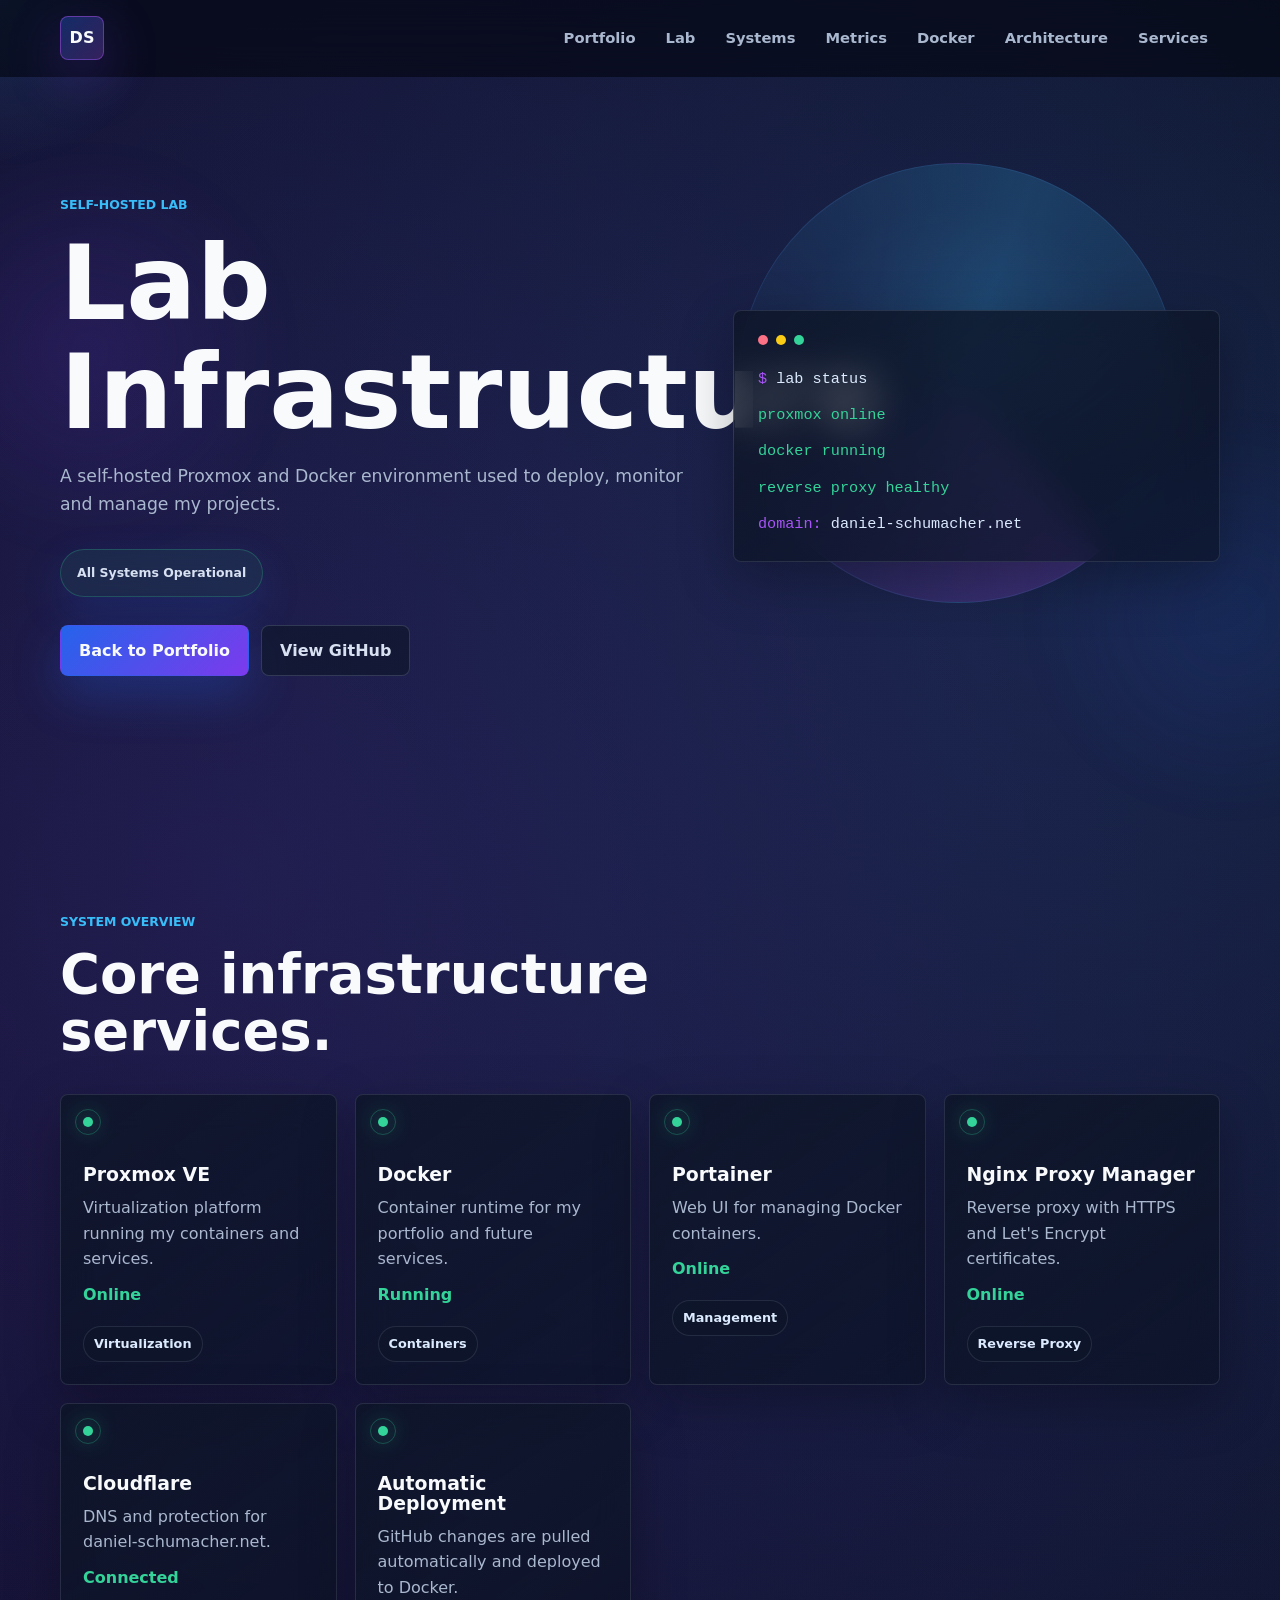
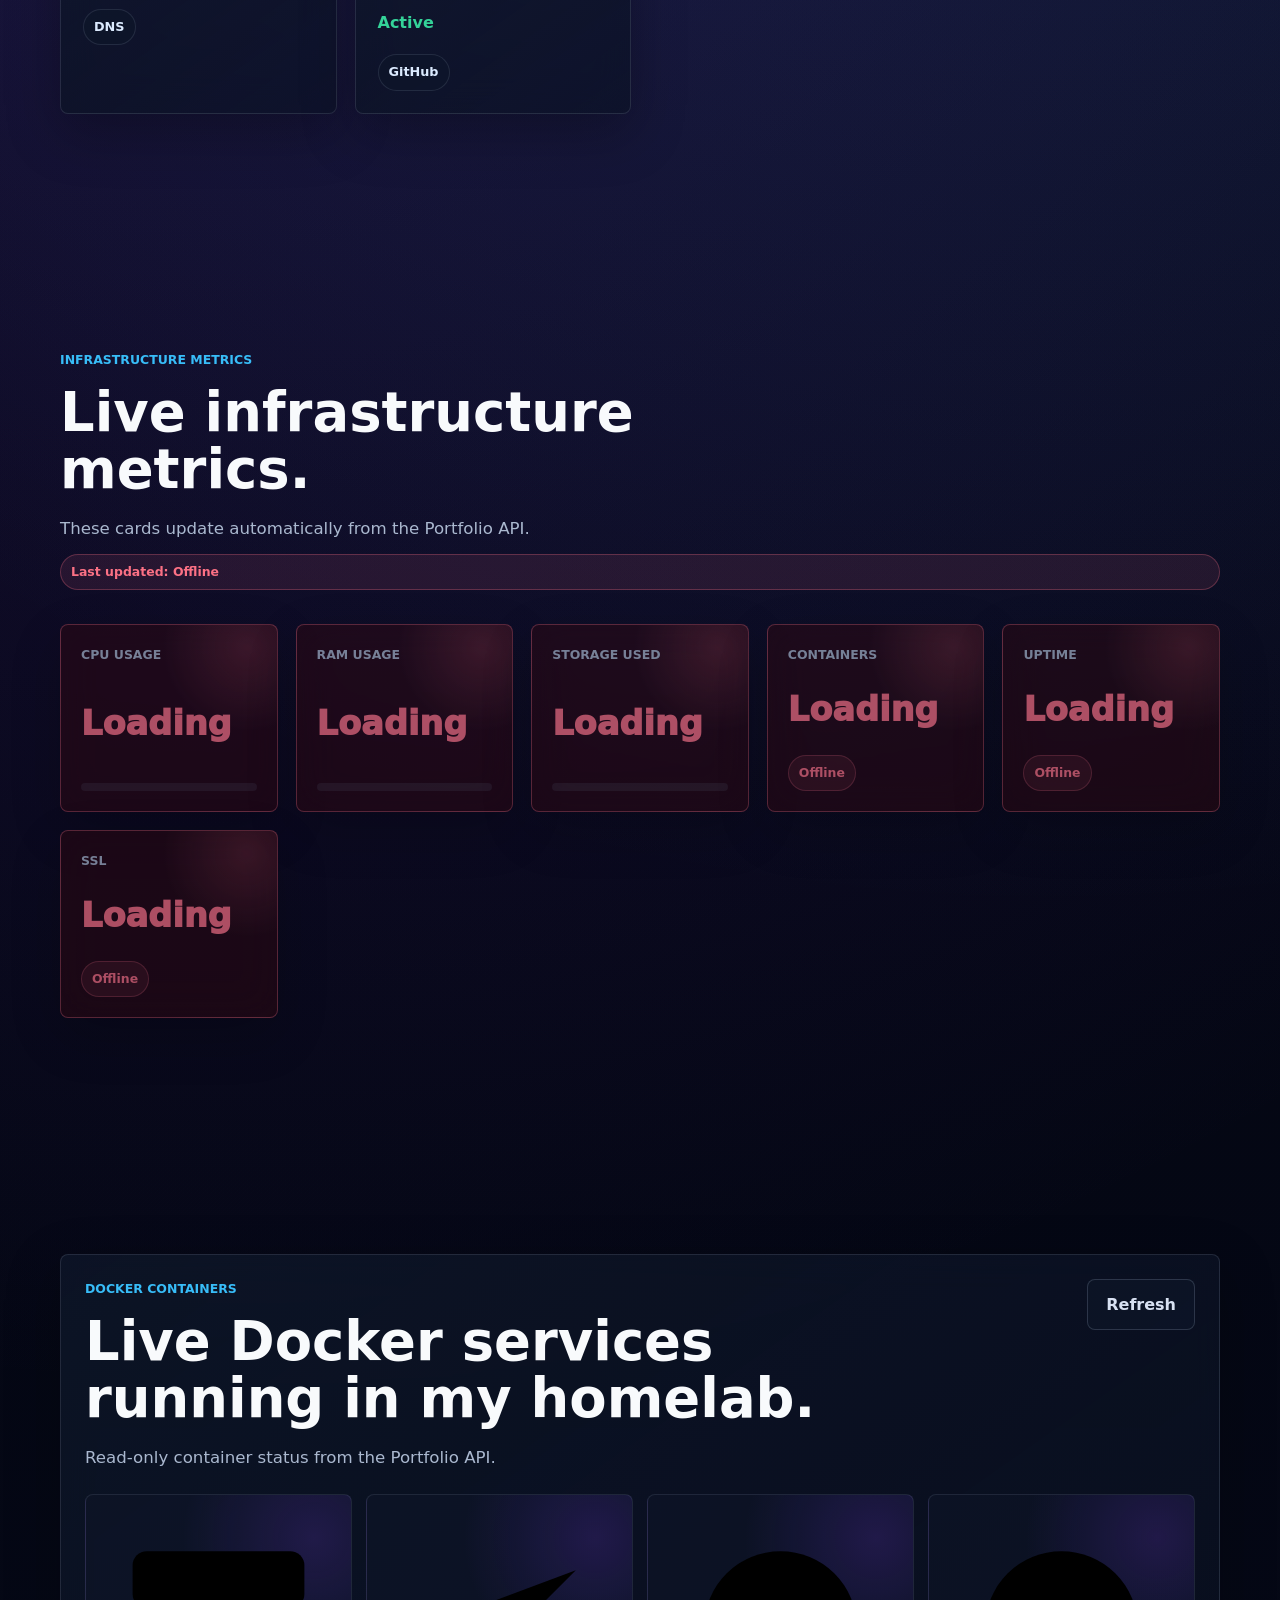
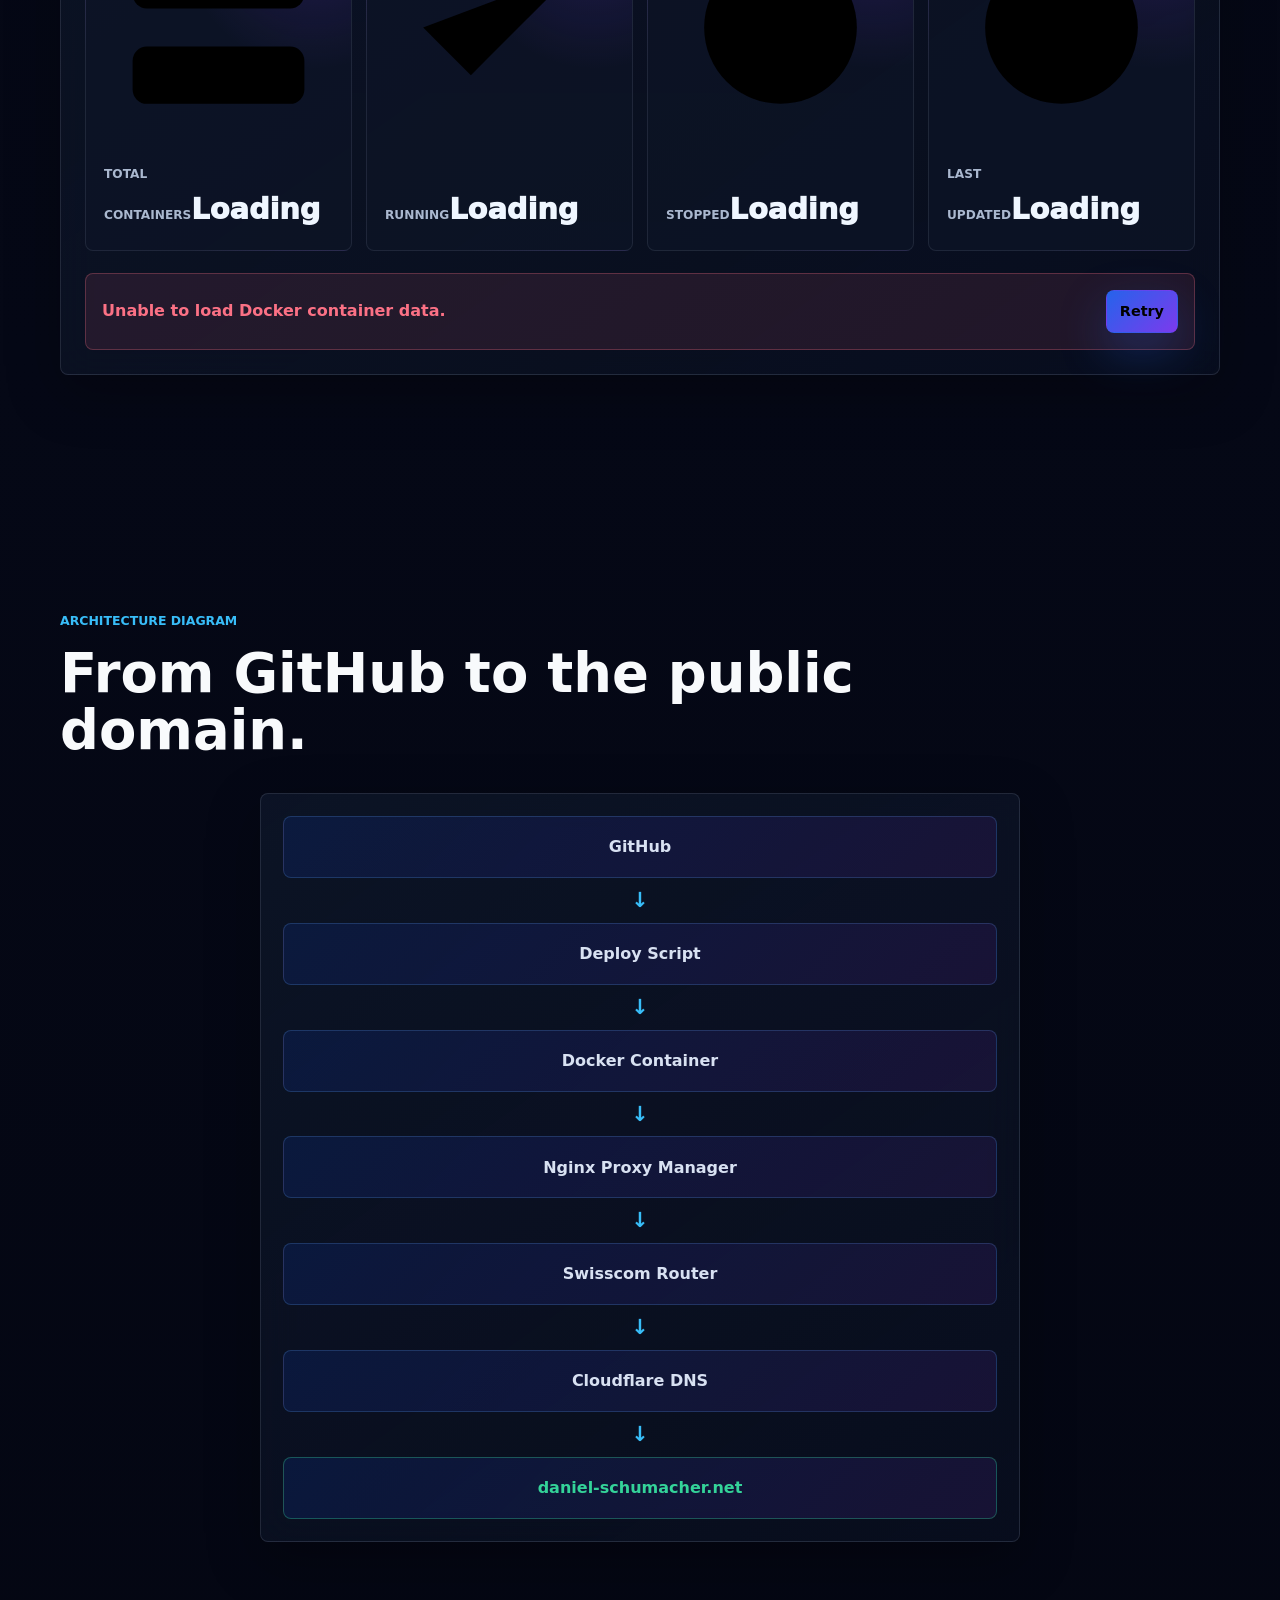
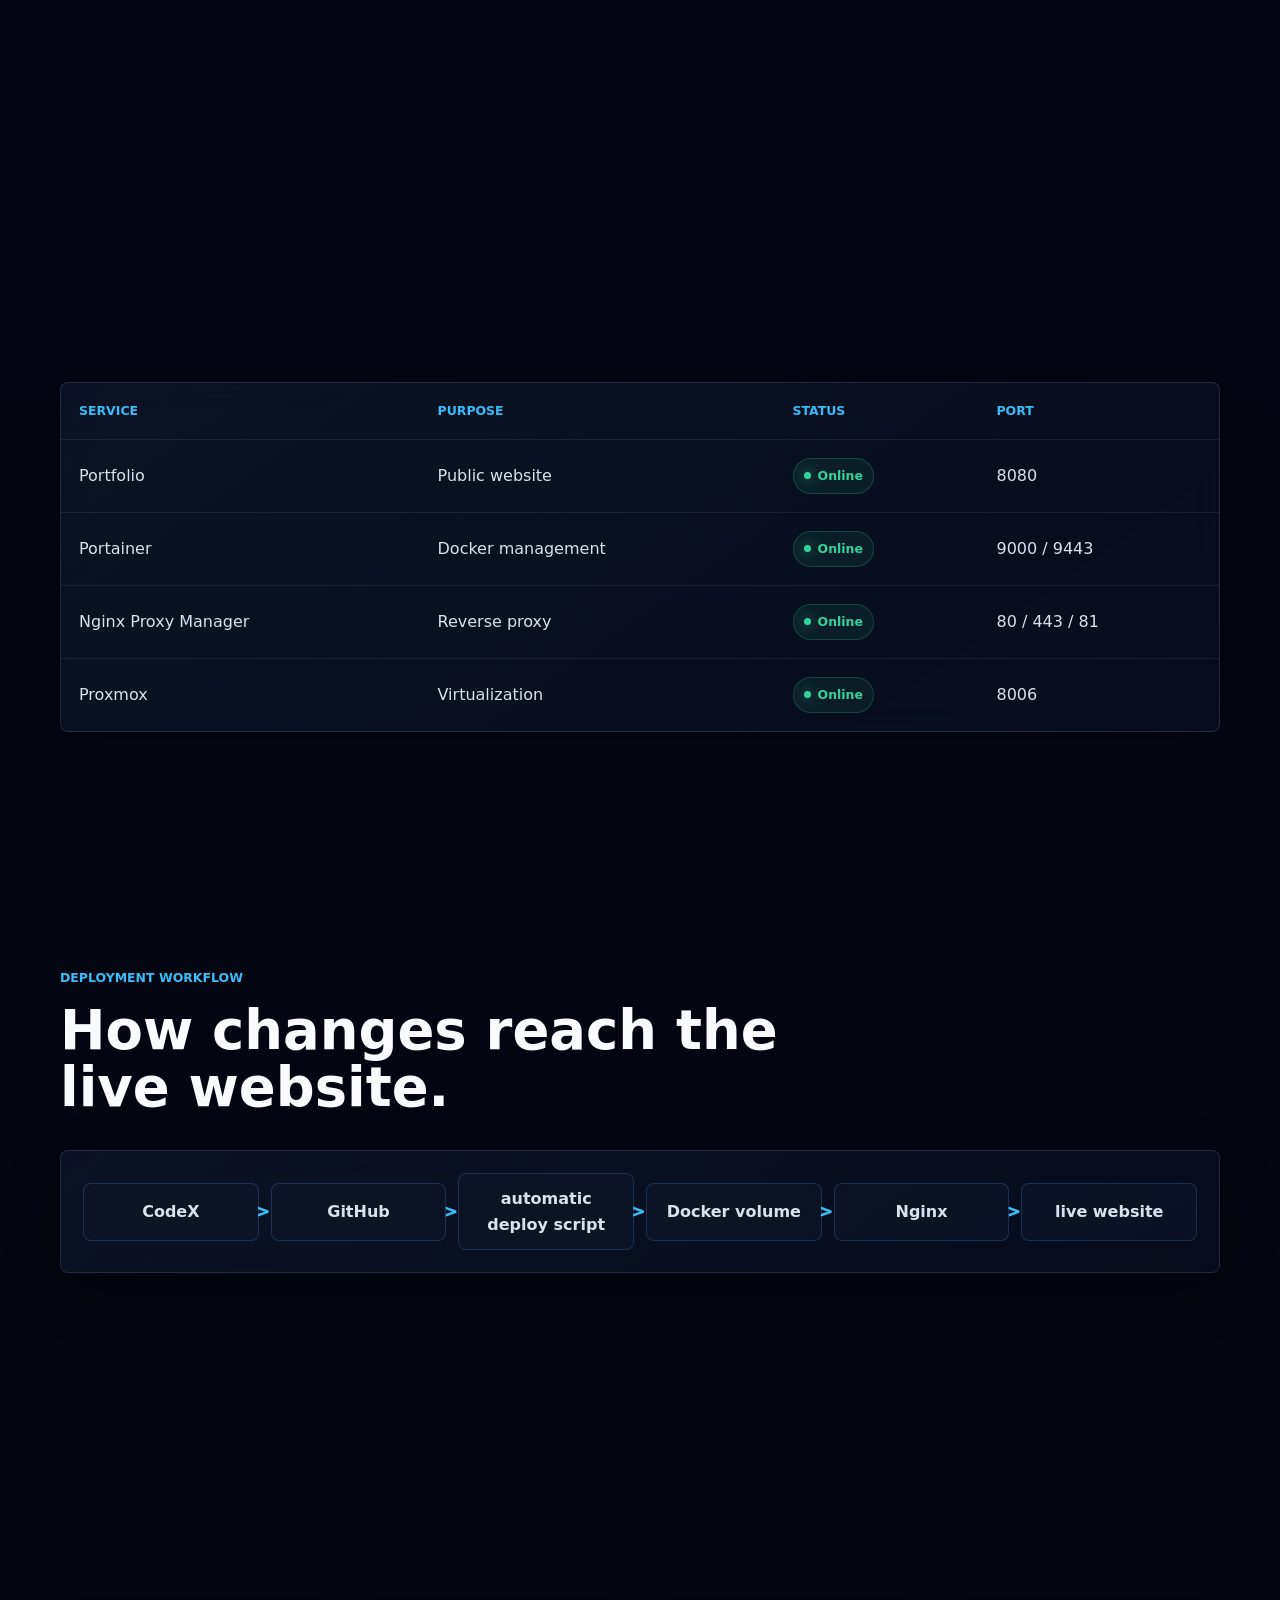
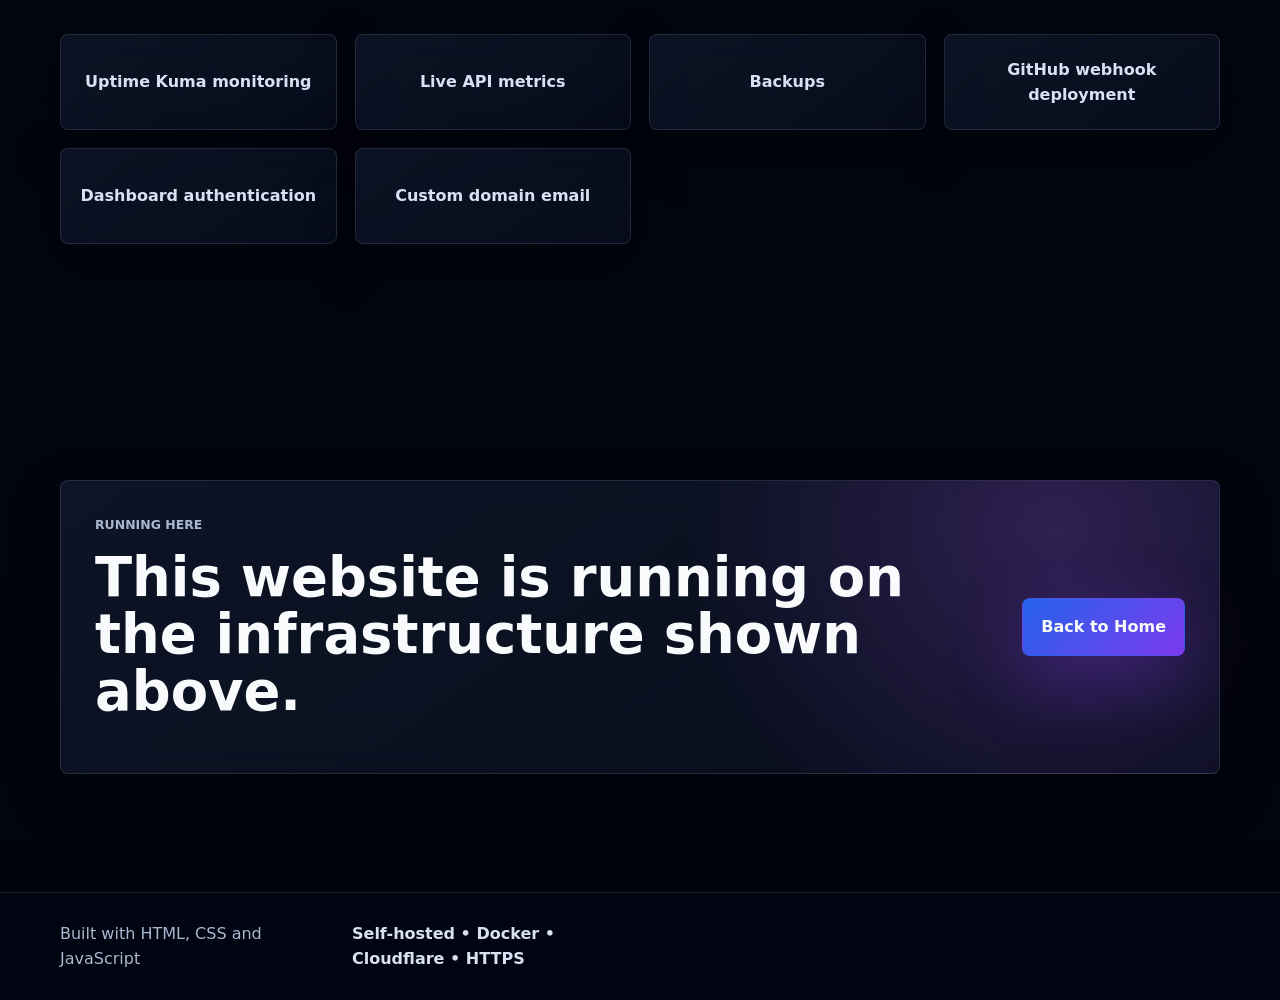
==== commit ca17db80: "dash" ====
--- a/lab.html
+++ b/lab.html
@@ -111,27 +111,53 @@
           <div class="docker-header">
             <div>
               <p class="eyebrow">Docker Containers</p>
-              <h2>Live overview of the Docker services running in my homelab.</h2>
+              <h2>Live Docker services running in my homelab.</h2>
               <p class="section-lead">Read-only container status from the Portfolio API.</p>
             </div>
-            <button class="button button-ghost ripple docker-refresh" type="button" data-containers-refresh>Refresh</button>
-          </div>
-
-          <div class="docker-summary-grid" aria-label="Docker container summary">
-            <article class="docker-summary-card"><span>Total Containers</span><strong data-container-summary="total">Loading</strong></article>
-            <article class="docker-summary-card"><span>Running</span><strong data-container-summary="running">Loading</strong></article>
-            <article class="docker-summary-card"><span>Stopped</span><strong data-container-summary="stopped">Loading</strong></article>
-            <article class="docker-summary-card"><span>Last Updated</span><strong data-container-summary="lastUpdated">Loading</strong></article>
-          </div>
-
-          <p class="docker-message" data-containers-loading>Loading Docker container data...</p>
-          <div class="docker-message docker-message-error" data-containers-error hidden>
+            <button class="button button-ghost ripple docker-refresh" type="button" data-containers-refresh aria-label="Refresh Docker container data">Refresh</button>
+          </div>
+
+          <div class="docker-summary-grid" aria-label="Docker container summary" data-containers-summary hidden>
+            <article class="docker-summary-card docker-summary-total">
+              <span class="docker-summary-icon" aria-hidden="true"><svg viewBox="0 0 24 24"><rect x="3" y="4" width="18" height="6" rx="1.5"></rect><rect x="3" y="14" width="18" height="6" rx="1.5"></rect><path d="M7 7h.01M7 17h.01"></path></svg></span>
+              <div><span>Total Containers</span><strong data-container-summary="total">Loading</strong></div>
+            </article>
+            <article class="docker-summary-card docker-summary-running">
+              <span class="docker-summary-icon" aria-hidden="true"><svg viewBox="0 0 24 24"><path d="M20 6 9 17l-5-5"></path></svg></span>
+              <div><span>Running</span><strong data-container-summary="running">Loading</strong></div>
+            </article>
+            <article class="docker-summary-card docker-summary-stopped">
+              <span class="docker-summary-icon" aria-hidden="true"><svg viewBox="0 0 24 24"><circle cx="12" cy="12" r="8"></circle><path d="m15 9-6 6m0-6 6 6"></path></svg></span>
+              <div><span>Stopped</span><strong data-container-summary="stopped">Loading</strong></div>
+            </article>
+            <article class="docker-summary-card docker-summary-updated">
+              <span class="docker-summary-icon" aria-hidden="true"><svg viewBox="0 0 24 24"><circle cx="12" cy="12" r="8"></circle><path d="M12 8v4l3 2"></path></svg></span>
+              <div><span>Last Updated</span><strong data-container-summary="lastUpdated">Loading</strong><small data-container-summary-exact></small></div>
+            </article>
+          </div>
+
+          <p class="docker-message" data-containers-loading aria-live="polite">Loading Docker container data...</p>
+          <p class="docker-message docker-message-warning" data-containers-warning hidden aria-live="polite">Live refresh failed. Showing last known data.</p>
+          <div class="docker-message docker-message-error" data-containers-error hidden aria-live="polite">
             <span>Unable to load Docker container data.</span>
-            <button class="small-button ripple" type="button" data-containers-retry>Retry</button>
-          </div>
-          <p class="docker-message" data-containers-empty hidden>No Docker containers found.</p>
-
-          <div class="docker-container-grid" data-containers-table hidden data-containers-body></div>
+            <button class="small-button ripple" type="button" data-containers-retry aria-label="Retry loading Docker container data">Retry</button>
+          </div>
+          <p class="docker-message" data-containers-empty hidden aria-live="polite">No Docker containers found.</p>
+
+          <div class="docker-table-wrap" data-containers-table hidden>
+            <table class="docker-table">
+              <thead>
+                <tr>
+                  <th>Status</th>
+                  <th>Service</th>
+                  <th>Image</th>
+                  <th>Uptime</th>
+                  <th>Ports</th>
+                </tr>
+              </thead>
+              <tbody data-containers-body></tbody>
+            </table>
+          </div>
         </div>
       </div>
     </section>
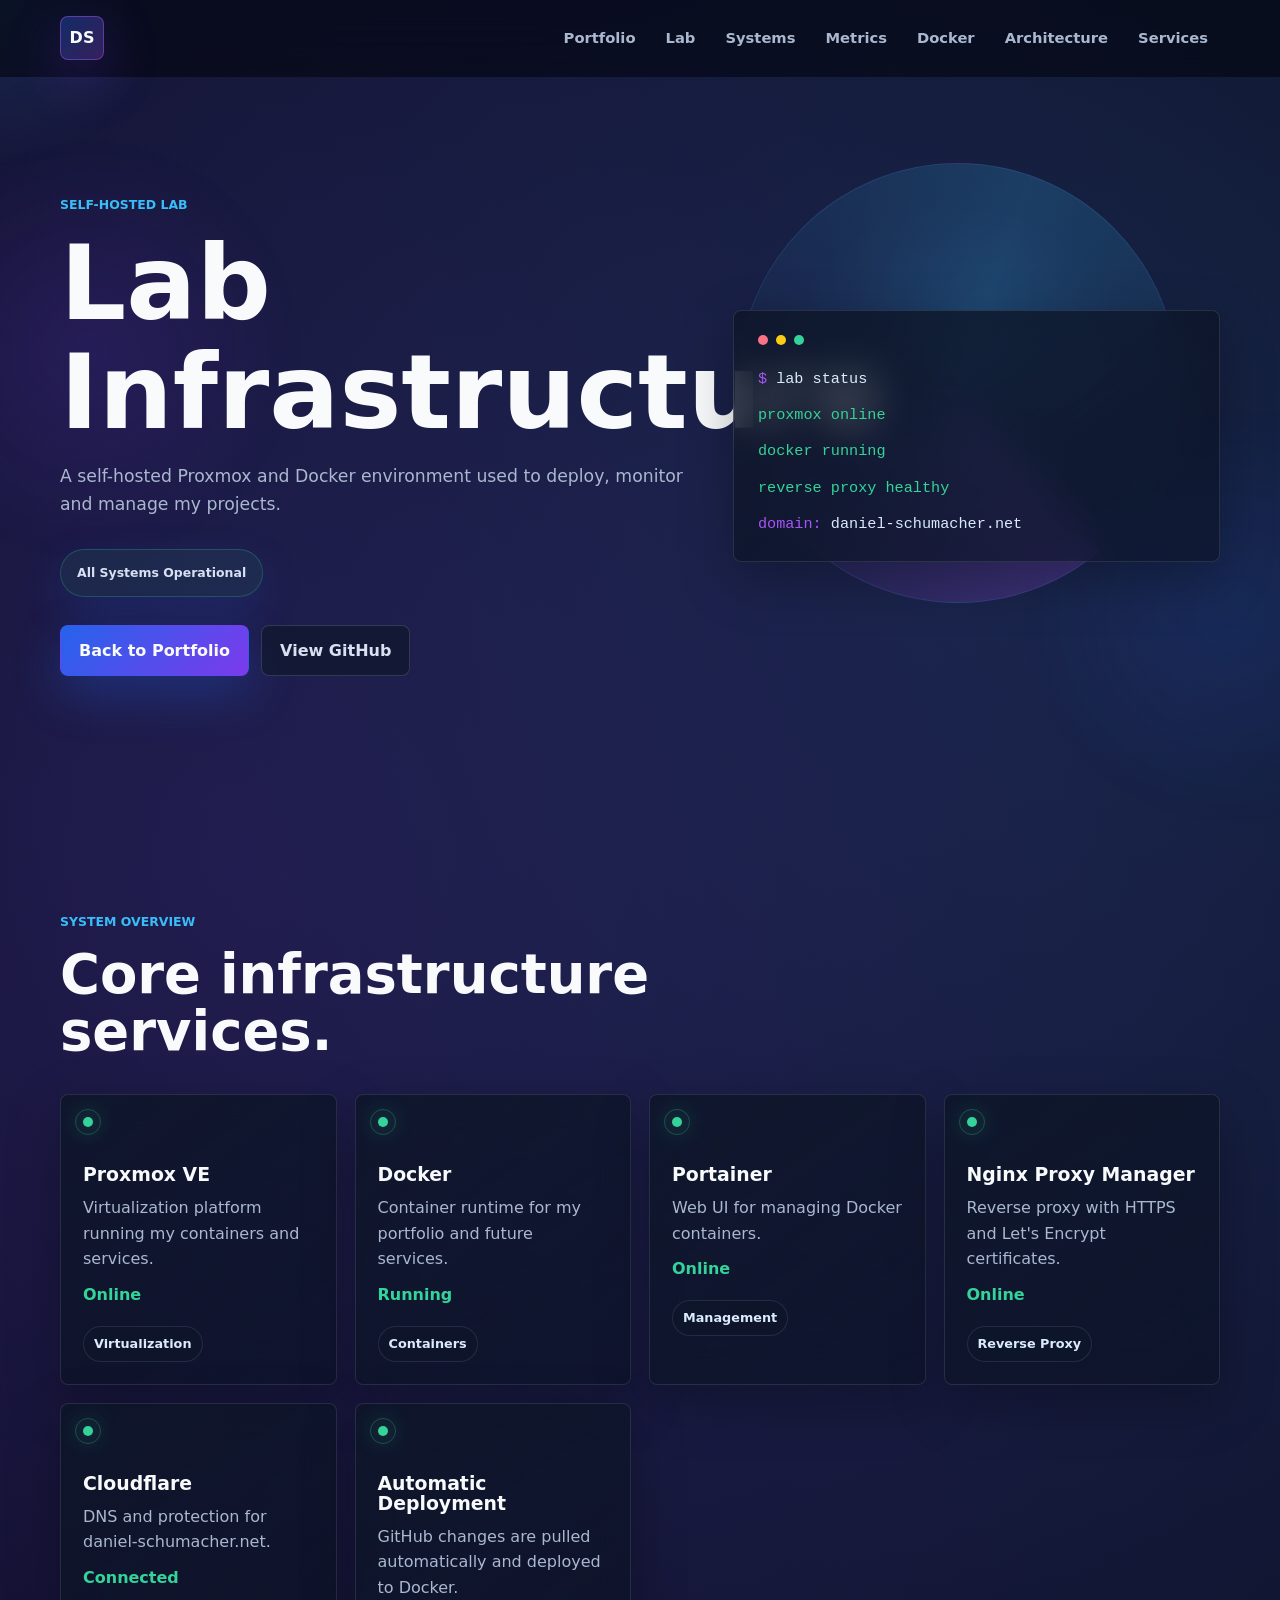
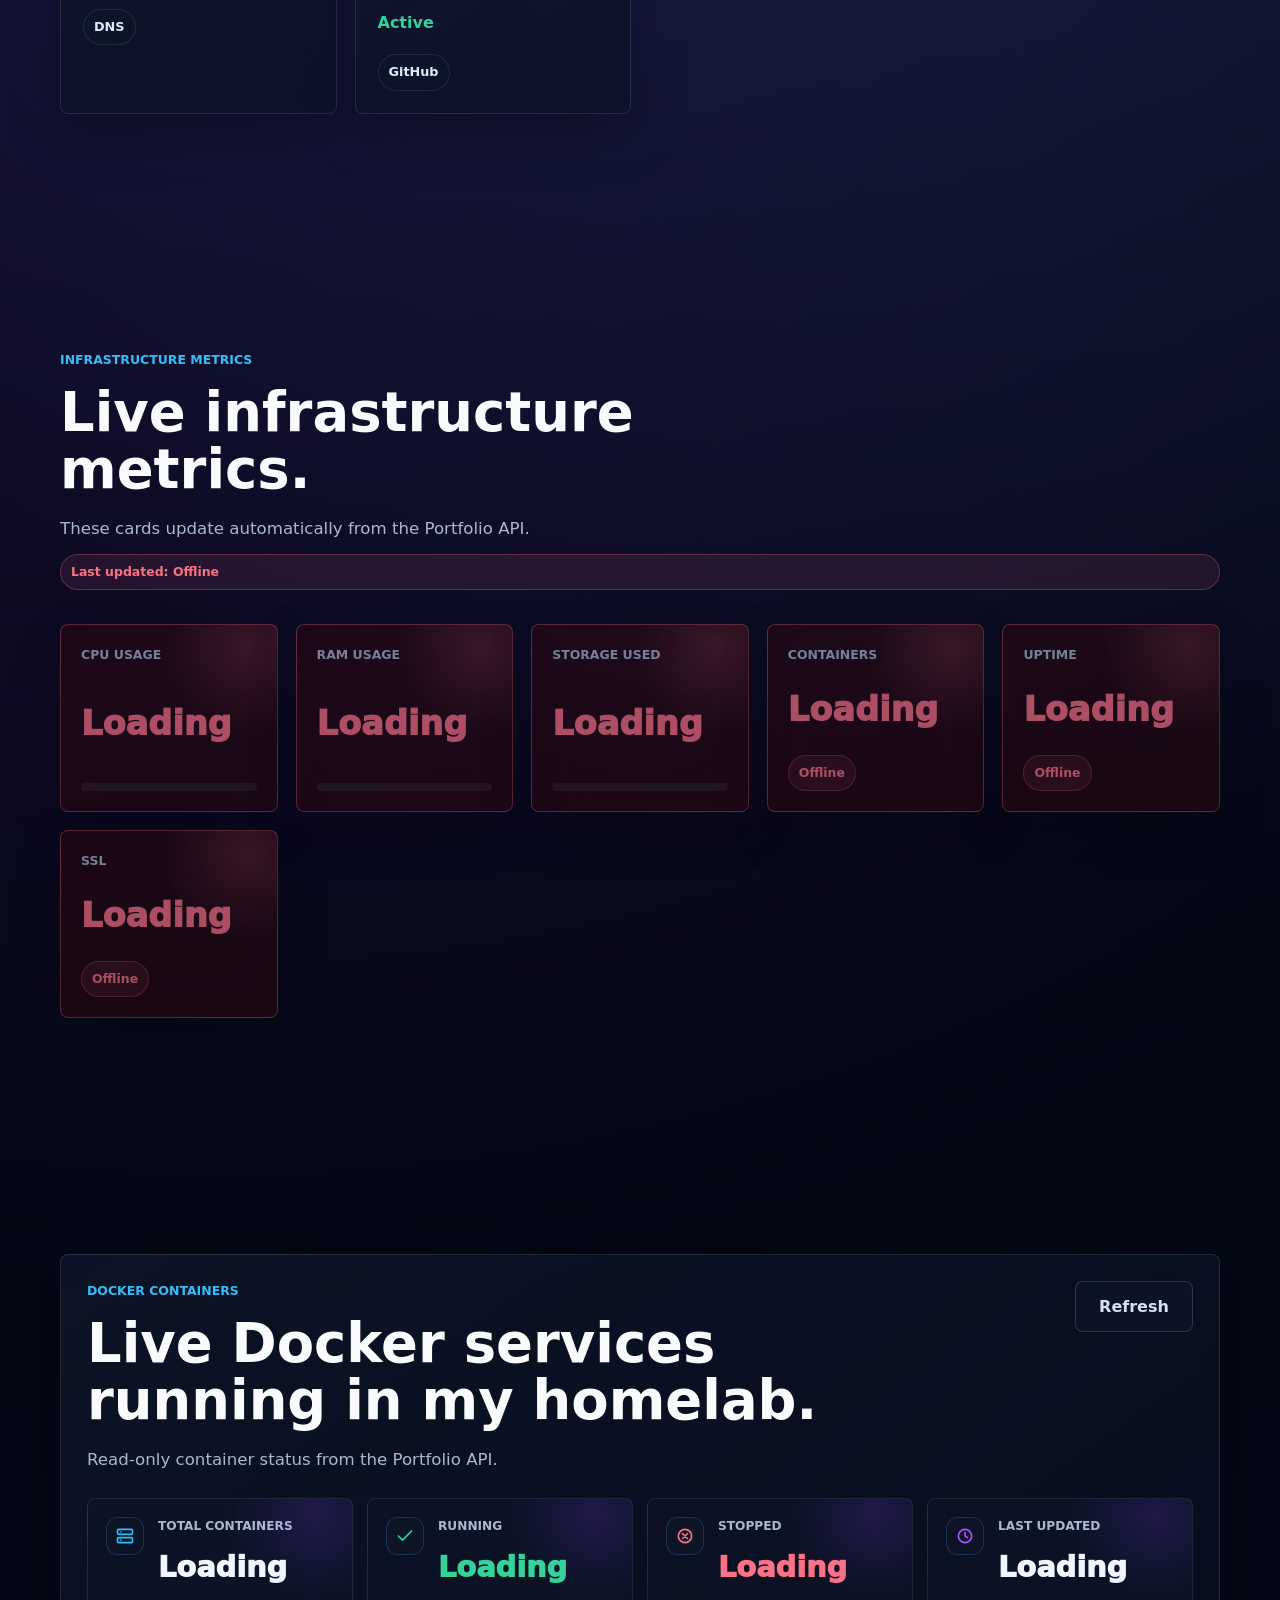
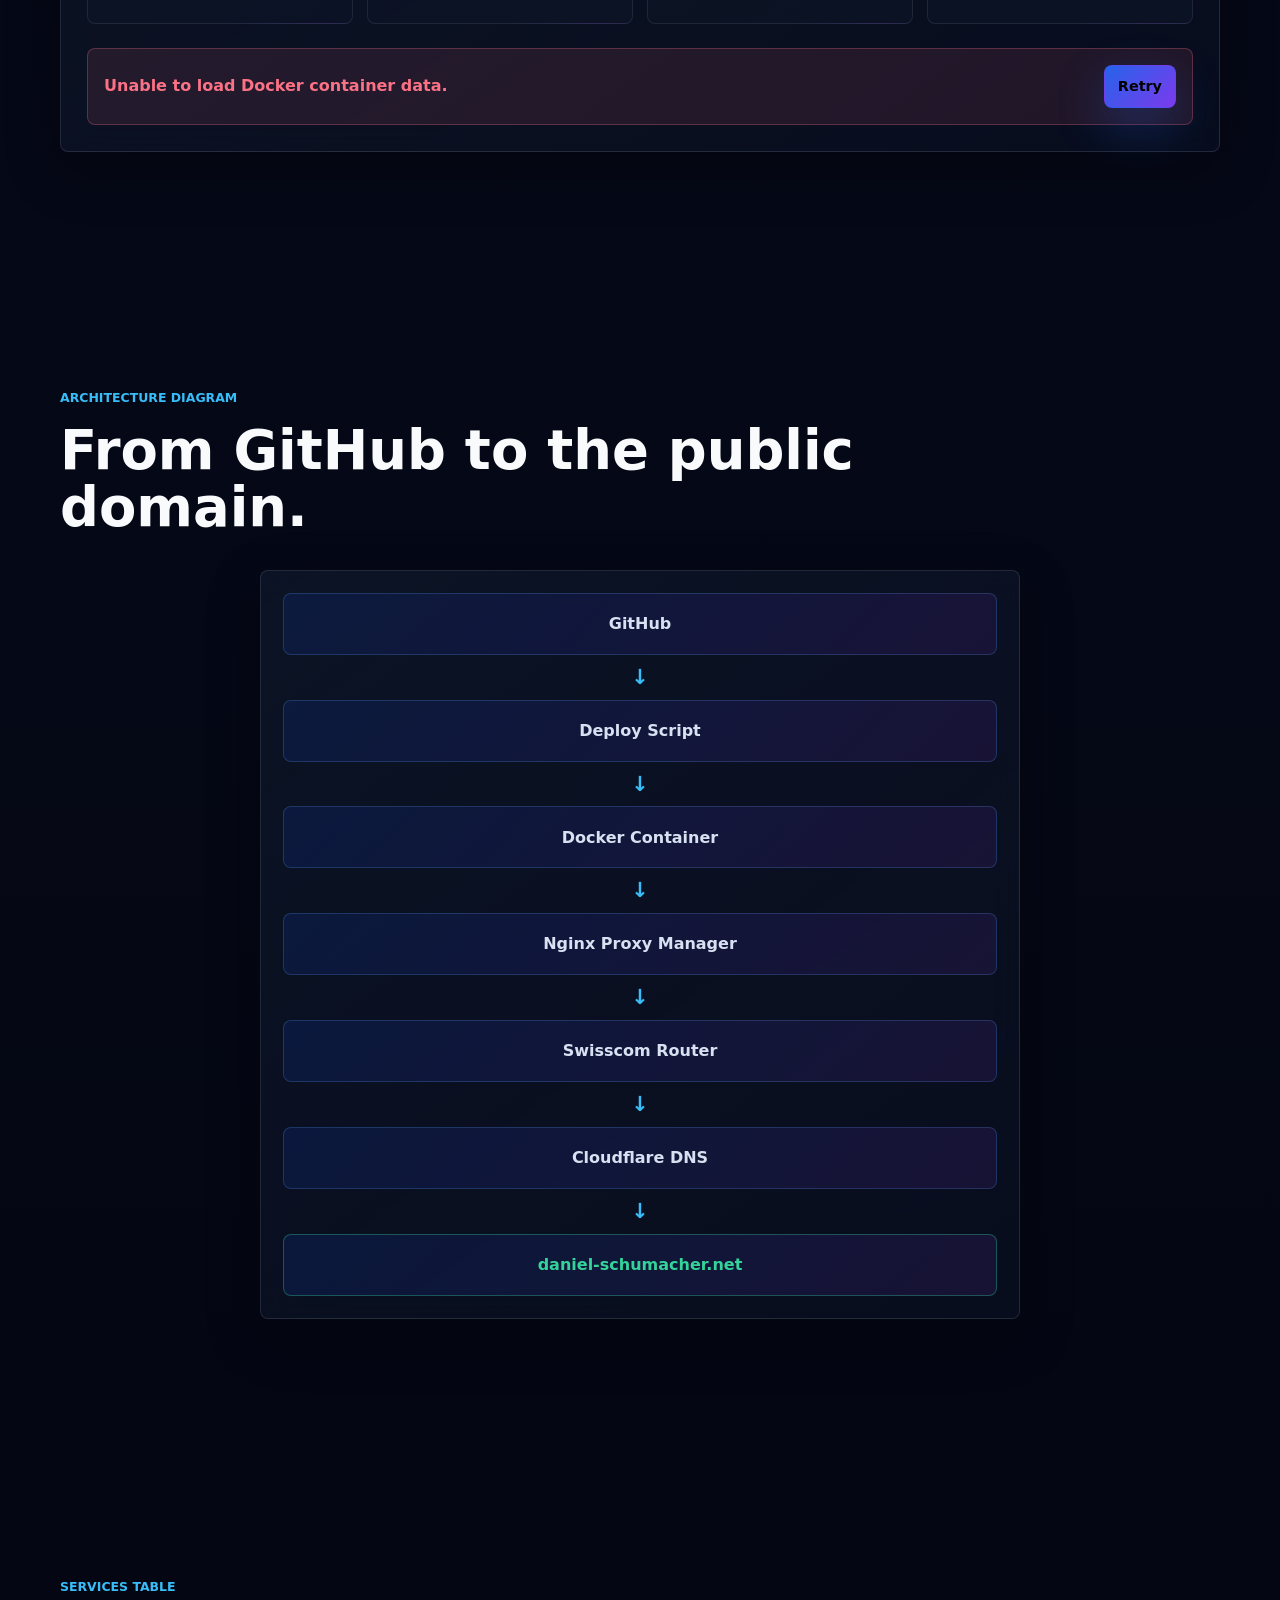
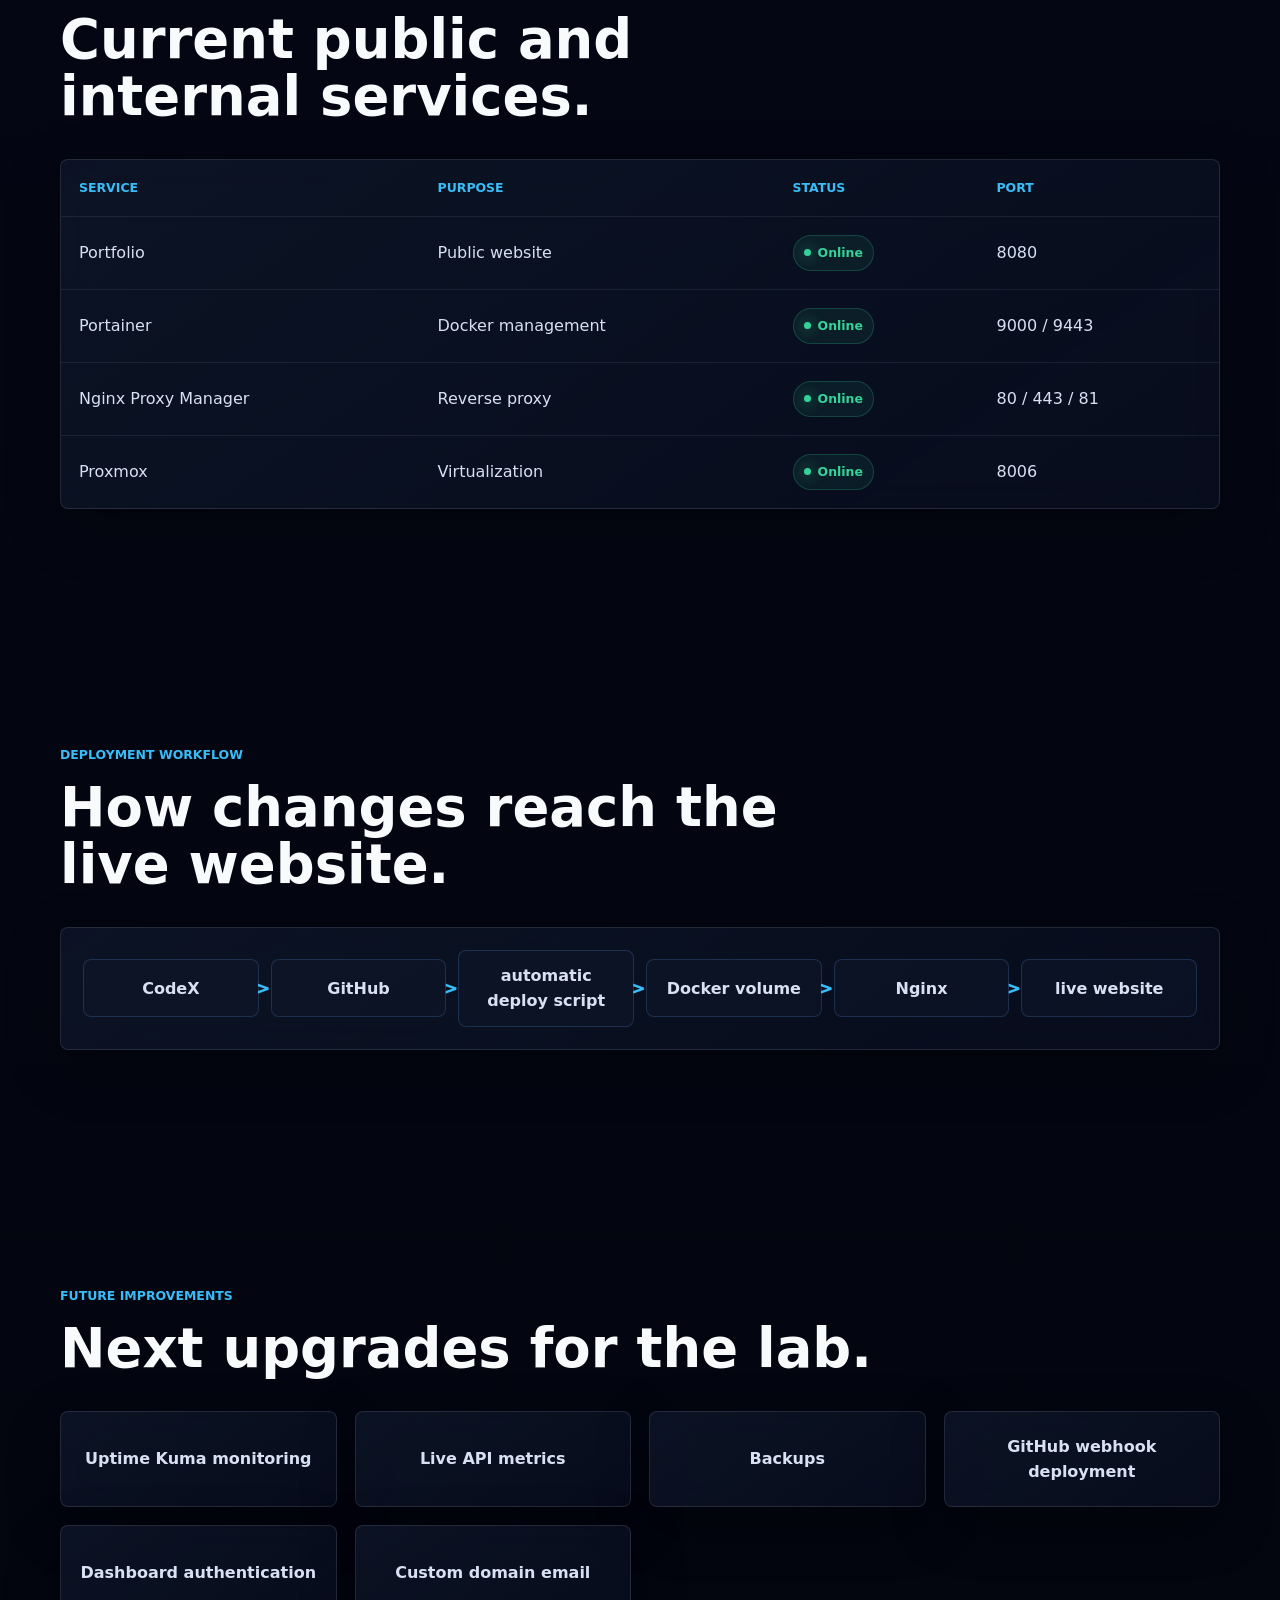
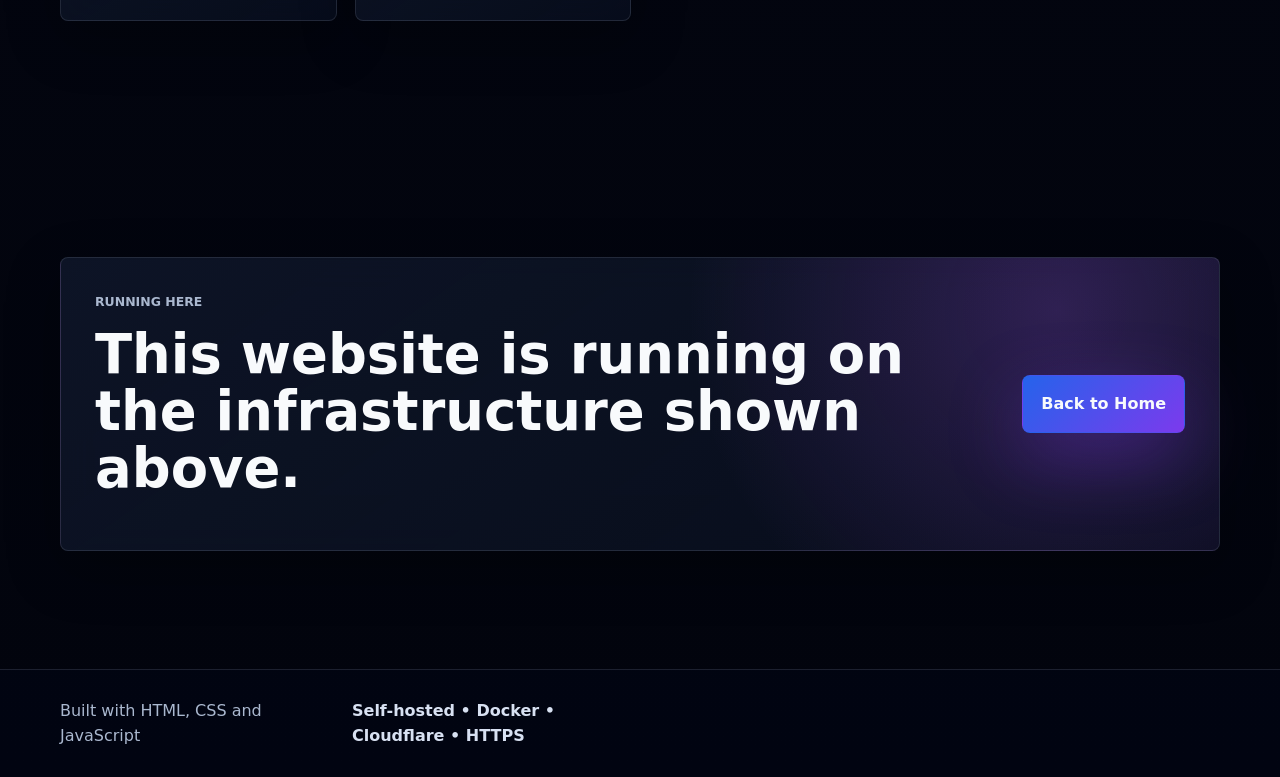
==== commit 81f9a1cd: "dash" ====
--- a/lab.html
+++ b/lab.html
@@ -119,19 +119,19 @@
 
           <div class="docker-summary-grid" aria-label="Docker container summary" data-containers-summary hidden>
             <article class="docker-summary-card docker-summary-total">
-              <span class="docker-summary-icon" aria-hidden="true"><svg viewBox="0 0 24 24"><rect x="3" y="4" width="18" height="6" rx="1.5"></rect><rect x="3" y="14" width="18" height="6" rx="1.5"></rect><path d="M7 7h.01M7 17h.01"></path></svg></span>
+              <span class="docker-summary-icon" aria-hidden="true"><svg viewBox="0 0 24 24" fill="none" stroke="currentColor"><rect x="3" y="4" width="18" height="6" rx="1.5"></rect><rect x="3" y="14" width="18" height="6" rx="1.5"></rect><path d="M7 7h.01M7 17h.01"></path></svg></span>
               <div><span>Total Containers</span><strong data-container-summary="total">Loading</strong></div>
             </article>
             <article class="docker-summary-card docker-summary-running">
-              <span class="docker-summary-icon" aria-hidden="true"><svg viewBox="0 0 24 24"><path d="M20 6 9 17l-5-5"></path></svg></span>
+              <span class="docker-summary-icon" aria-hidden="true"><svg viewBox="0 0 24 24" fill="none" stroke="currentColor"><path d="M20 6 9 17l-5-5"></path></svg></span>
               <div><span>Running</span><strong data-container-summary="running">Loading</strong></div>
             </article>
             <article class="docker-summary-card docker-summary-stopped">
-              <span class="docker-summary-icon" aria-hidden="true"><svg viewBox="0 0 24 24"><circle cx="12" cy="12" r="8"></circle><path d="m15 9-6 6m0-6 6 6"></path></svg></span>
+              <span class="docker-summary-icon" aria-hidden="true"><svg viewBox="0 0 24 24" fill="none" stroke="currentColor"><circle cx="12" cy="12" r="8"></circle><path d="m15 9-6 6m0-6 6 6"></path></svg></span>
               <div><span>Stopped</span><strong data-container-summary="stopped">Loading</strong></div>
             </article>
             <article class="docker-summary-card docker-summary-updated">
-              <span class="docker-summary-icon" aria-hidden="true"><svg viewBox="0 0 24 24"><circle cx="12" cy="12" r="8"></circle><path d="M12 8v4l3 2"></path></svg></span>
+              <span class="docker-summary-icon" aria-hidden="true"><svg viewBox="0 0 24 24" fill="none" stroke="currentColor"><circle cx="12" cy="12" r="8"></circle><path d="M12 8v4l3 2"></path></svg></span>
               <div><span>Last Updated</span><strong data-container-summary="lastUpdated">Loading</strong><small data-container-summary-exact></small></div>
             </article>
           </div>
--- a/assets/css/main.css
+++ b/assets/css/main.css
@@ -1311,8 +1311,8 @@
 
 .docker-dashboard {
   display: grid;
-  gap: 22px;
-  padding: 24px;
+  gap: 24px;
+  padding: 26px;
   border-radius: var(--radius);
 }
 
@@ -1324,6 +1324,7 @@
 
 .docker-refresh {
   justify-self: start;
+  min-width: 118px;
 }
 
 .docker-refresh:disabled {
@@ -1333,15 +1334,15 @@
 
 .docker-summary-grid {
   display: grid;
-  grid-template-columns: repeat(auto-fit, minmax(min(100%, 180px), 1fr));
+  grid-template-columns: repeat(auto-fit, minmax(min(100%, 190px), 1fr));
   gap: 14px;
 }
 
 .docker-summary-card {
-  min-height: 116px;
-  display: grid;
-  align-content: space-between;
-  gap: 12px;
+  min-height: 126px;
+  display: flex;
+  gap: 14px;
+  align-items: flex-start;
   padding: 18px;
   border: 1px solid rgba(148, 163, 184, 0.14);
   border-radius: var(--radius);
@@ -1349,6 +1350,12 @@
     radial-gradient(circle at 86% 12%, rgba(124, 58, 237, 0.18), transparent 34%),
     rgba(15, 23, 42, 0.54);
   transition: transform 180ms ease, border-color 180ms ease, box-shadow 180ms ease;
+}
+
+.docker-summary-card > div {
+  min-width: 0;
+  display: grid;
+  gap: 8px;
 }
 
 .docker-summary-card:hover {
@@ -1371,6 +1378,52 @@
   overflow-wrap: anywhere;
 }
 
+.docker-summary-card small {
+  color: var(--muted);
+  font-size: 0.76rem;
+  font-weight: 800;
+}
+
+.docker-summary-icon {
+  flex: 0 0 auto;
+  width: 38px;
+  height: 38px;
+  display: grid;
+  place-items: center;
+  border: 1px solid rgba(96, 165, 250, 0.2);
+  border-radius: 12px;
+  background: rgba(15, 23, 42, 0.72);
+  color: var(--blue);
+}
+
+.docker-summary-icon svg {
+  width: 20px;
+  height: 20px;
+  fill: none;
+  stroke: currentColor;
+  stroke-width: 2;
+  stroke-linecap: round;
+  stroke-linejoin: round;
+}
+
+.docker-summary-total .docker-summary-icon {
+  color: var(--blue);
+}
+
+.docker-summary-running .docker-summary-icon,
+.docker-summary-running strong {
+  color: var(--green);
+}
+
+.docker-summary-stopped .docker-summary-icon,
+.docker-summary-stopped strong {
+  color: var(--danger);
+}
+
+.docker-summary-updated .docker-summary-icon {
+  color: var(--purple);
+}
+
 .docker-message {
   padding: 16px;
   border: 1px solid rgba(96, 165, 250, 0.18);
@@ -1378,6 +1431,12 @@
   background: rgba(15, 23, 42, 0.58);
   color: var(--muted-strong);
   font-weight: 800;
+}
+
+.docker-message-warning {
+  border-color: rgba(251, 191, 36, 0.3);
+  background: rgba(251, 191, 36, 0.1);
+  color: #fbbf24;
 }
 
 .docker-message-error {
@@ -1391,98 +1450,119 @@
   color: var(--danger);
 }
 
-.docker-container-grid {
-  display: grid;
-  grid-template-columns: repeat(auto-fit, minmax(min(100%, 280px), 1fr));
-  gap: 16px;
-}
-
-.docker-container-card {
-  position: relative;
-  min-height: 210px;
-  display: grid;
-  align-content: space-between;
-  gap: 22px;
-  overflow: hidden;
-  padding: 20px;
-  border: 1px solid rgba(148, 163, 184, 0.14);
-  border-radius: var(--radius);
-  background:
-    radial-gradient(circle at 88% 10%, rgba(96, 165, 250, 0.2), transparent 34%),
-    linear-gradient(145deg, rgba(15, 23, 42, 0.78), rgba(15, 23, 42, 0.44));
-  box-shadow: 0 22px 70px rgba(2, 6, 23, 0.26);
-  transition: transform 180ms ease, border-color 180ms ease, box-shadow 180ms ease;
-}
-
-.docker-container-card::before {
-  content: "";
-  position: absolute;
-  inset: 0 auto 0 0;
-  width: 3px;
-  background: linear-gradient(var(--blue), var(--purple));
-  opacity: 0.92;
-}
-
-.docker-container-card:hover {
-  transform: translateY(-5px);
-  border-color: var(--border-bright);
-  box-shadow: var(--shadow-soft);
-}
-
-.docker-container-card-header {
-  position: relative;
-  display: grid;
-  gap: 14px;
-  align-items: start;
-}
-
-.docker-container-title {
-  display: grid;
-  gap: 6px;
+.docker-table-wrap {
+  overflow-x: auto;
+  border: 1px solid rgba(148, 163, 184, 0.12);
+  border-radius: var(--radius);
+  background: rgba(2, 6, 23, 0.3);
+}
+
+.docker-table {
+  width: 100%;
+  min-width: 860px;
+  border-collapse: collapse;
+}
+
+.docker-table th,
+.docker-table td {
+  padding: 16px;
+  border-bottom: 1px solid rgba(148, 163, 184, 0.12);
+  text-align: left;
+  vertical-align: middle;
+}
+
+.docker-table th {
+  color: var(--blue);
+  font-size: 0.76rem;
+  font-weight: 900;
+  text-transform: uppercase;
+}
+
+.docker-table td {
+  color: var(--muted-strong);
+}
+
+.docker-table tbody tr {
+  transition: background 180ms ease, box-shadow 180ms ease;
+}
+
+.docker-table tbody tr:hover {
+  background: rgba(96, 165, 250, 0.06);
+  box-shadow: inset 3px 0 0 rgba(96, 165, 250, 0.58);
+}
+
+.docker-table tr:last-child td {
+  border-bottom: 0;
+}
+
+.docker-service {
+  display: inline-flex;
+  gap: 10px;
+  align-items: center;
   min-width: 0;
 }
 
-.docker-container-title h3 {
+.docker-service svg {
+  flex: 0 0 auto;
+  width: 18px;
+  height: 18px;
+  fill: none;
+  stroke: var(--blue);
+  stroke-width: 2;
+}
+
+.docker-service strong {
   color: #eff6ff;
-  font-size: 1.12rem;
   overflow-wrap: anywhere;
 }
 
-.docker-container-title code,
-.docker-container-meta-item code {
+.docker-image {
+  display: grid;
+  gap: 4px;
+}
+
+.docker-image code {
   color: #dbeafe;
   white-space: normal;
   overflow-wrap: anywhere;
 }
 
-.docker-container-title code {
-  font-size: 0.82rem;
-}
-
-.docker-container-meta {
-  position: relative;
-  display: grid;
-  gap: 10px;
-}
-
-.docker-container-meta-item {
-  display: grid;
-  gap: 4px;
-  padding-top: 10px;
-  border-top: 1px solid rgba(148, 163, 184, 0.1);
-}
-
-.docker-container-meta-item span {
-  color: var(--blue);
-  font-size: 0.72rem;
-  font-weight: 900;
-  text-transform: uppercase;
-}
-
-.docker-container-meta-item strong {
-  color: var(--muted-strong);
+.docker-image small {
+  color: var(--muted);
+  font-size: 0.76rem;
   font-weight: 800;
+}
+
+.docker-uptime {
   overflow-wrap: anywhere;
+}
+
+.docker-ports {
+  display: flex;
+  flex-wrap: wrap;
+  gap: 7px;
+  max-width: 340px;
+}
+
+.docker-port-badge,
+.docker-no-ports {
+  display: inline-flex;
+  align-items: center;
+  min-height: 30px;
+  padding: 6px 9px;
+  border: 1px solid rgba(96, 165, 250, 0.18);
+  border-radius: 999px;
+  background: rgba(96, 165, 250, 0.08);
+  color: #dbeafe;
+  font-size: 0.78rem;
+  font-weight: 900;
+  white-space: normal;
+}
+
+.docker-no-ports {
+  border-color: rgba(148, 163, 184, 0.14);
+  background: rgba(148, 163, 184, 0.08);
+  color: var(--muted);
 }
 
 .docker-state {
@@ -1533,8 +1613,71 @@
   .docker-refresh {
     justify-self: end;
   }
-
-  .docker-container-card-header {
-    grid-template-columns: minmax(0, 1fr) auto;
+}
+
+@media (max-width: 760px) {
+  .docker-dashboard {
+    padding: 20px;
   }
-}
+
+  .docker-table-wrap {
+    overflow-x: visible;
+    border: 0;
+    background: transparent;
+  }
+
+  .docker-table {
+    min-width: 0;
+  }
+
+  .docker-table thead {
+    display: none;
+  }
+
+  .docker-table,
+  .docker-table tbody,
+  .docker-table tr,
+  .docker-table td {
+    display: block;
+    width: 100%;
+  }
+
+  .docker-table tbody {
+    display: grid;
+    gap: 16px;
+  }
+
+  .docker-table tr {
+    padding: 18px;
+    border: 1px solid rgba(148, 163, 184, 0.14);
+    border-radius: var(--radius);
+    background:
+      radial-gradient(circle at 88% 10%, rgba(96, 165, 250, 0.18), transparent 34%),
+      linear-gradient(145deg, rgba(15, 23, 42, 0.78), rgba(15, 23, 42, 0.44));
+  }
+
+  .docker-table td {
+    display: grid;
+    grid-template-columns: minmax(92px, 0.42fr) minmax(0, 1fr);
+    gap: 12px;
+    align-items: start;
+    padding: 10px 0;
+    border-bottom: 1px solid rgba(148, 163, 184, 0.1);
+  }
+
+  .docker-table td::before {
+    content: attr(data-label);
+    color: var(--blue);
+    font-size: 0.72rem;
+    font-weight: 900;
+    text-transform: uppercase;
+  }
+
+  .docker-table td:last-child {
+    border-bottom: 0;
+  }
+
+  .docker-ports {
+    max-width: none;
+  }
+}
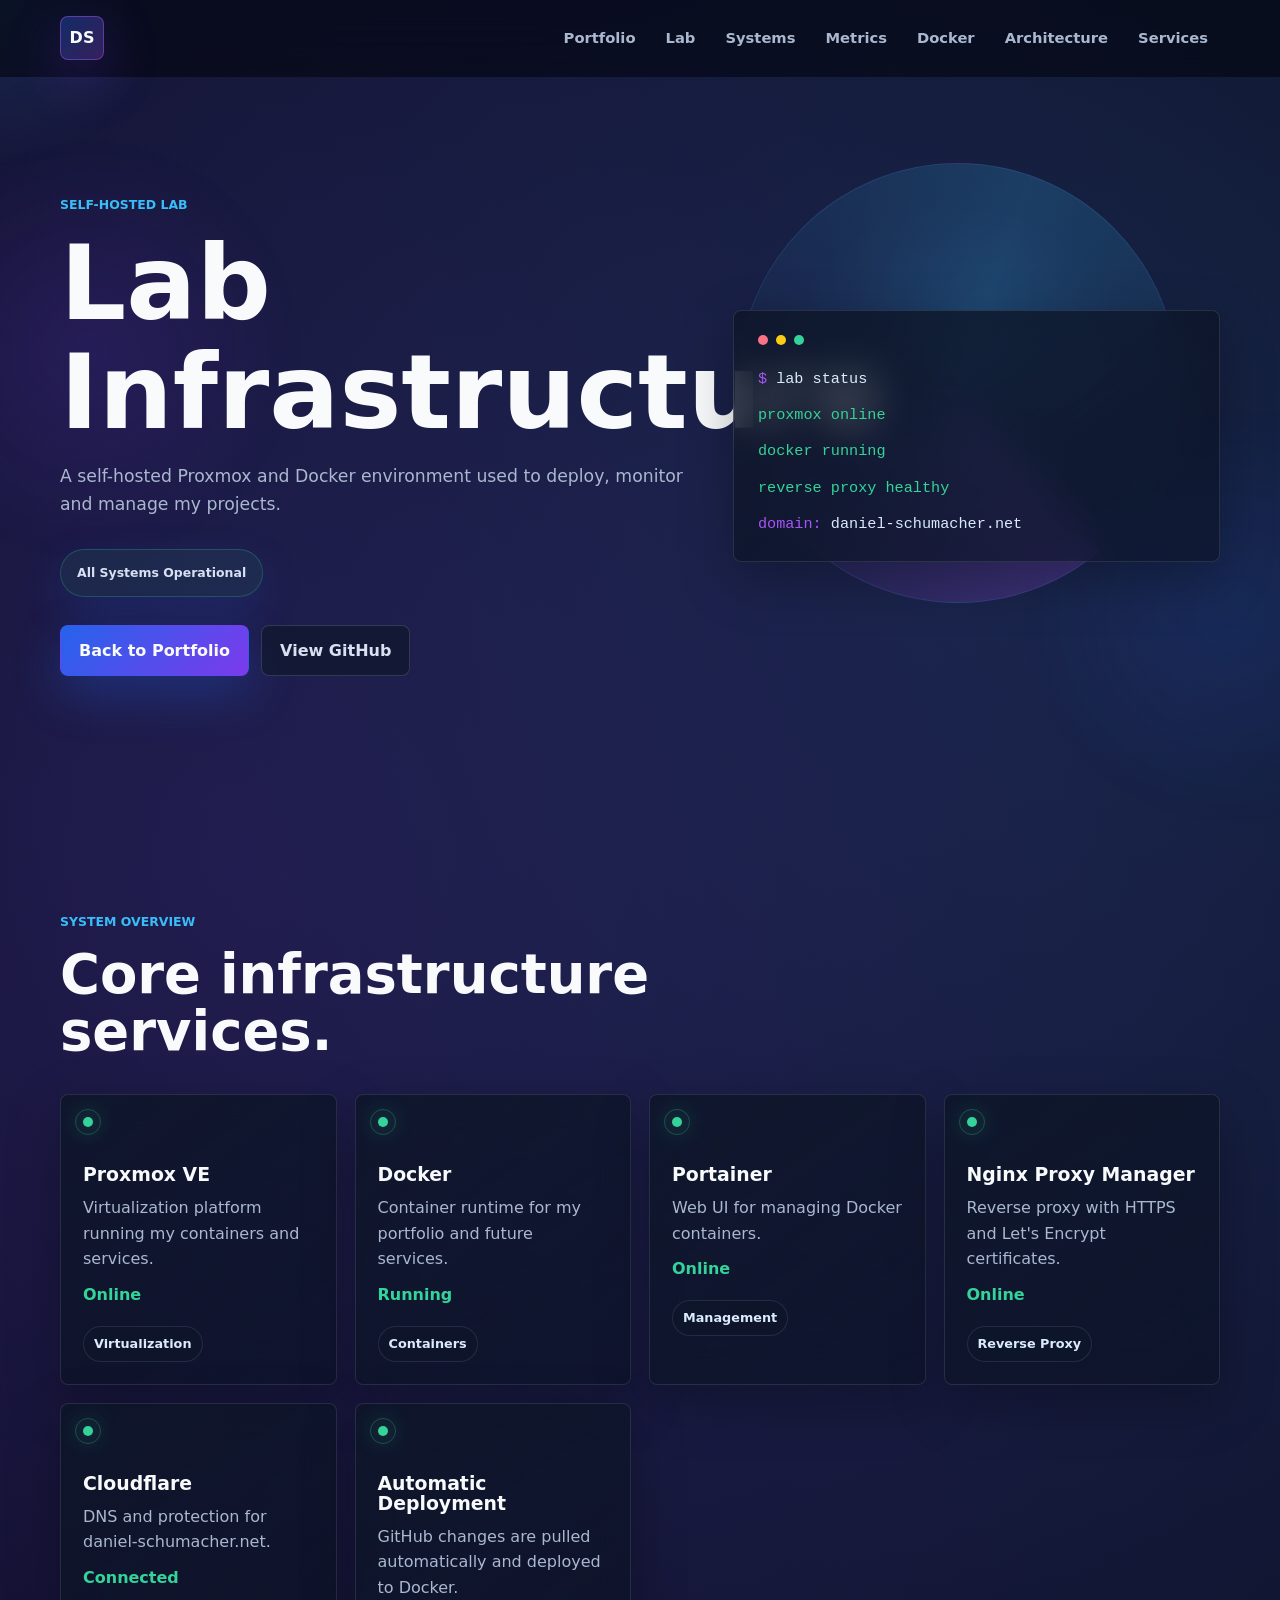
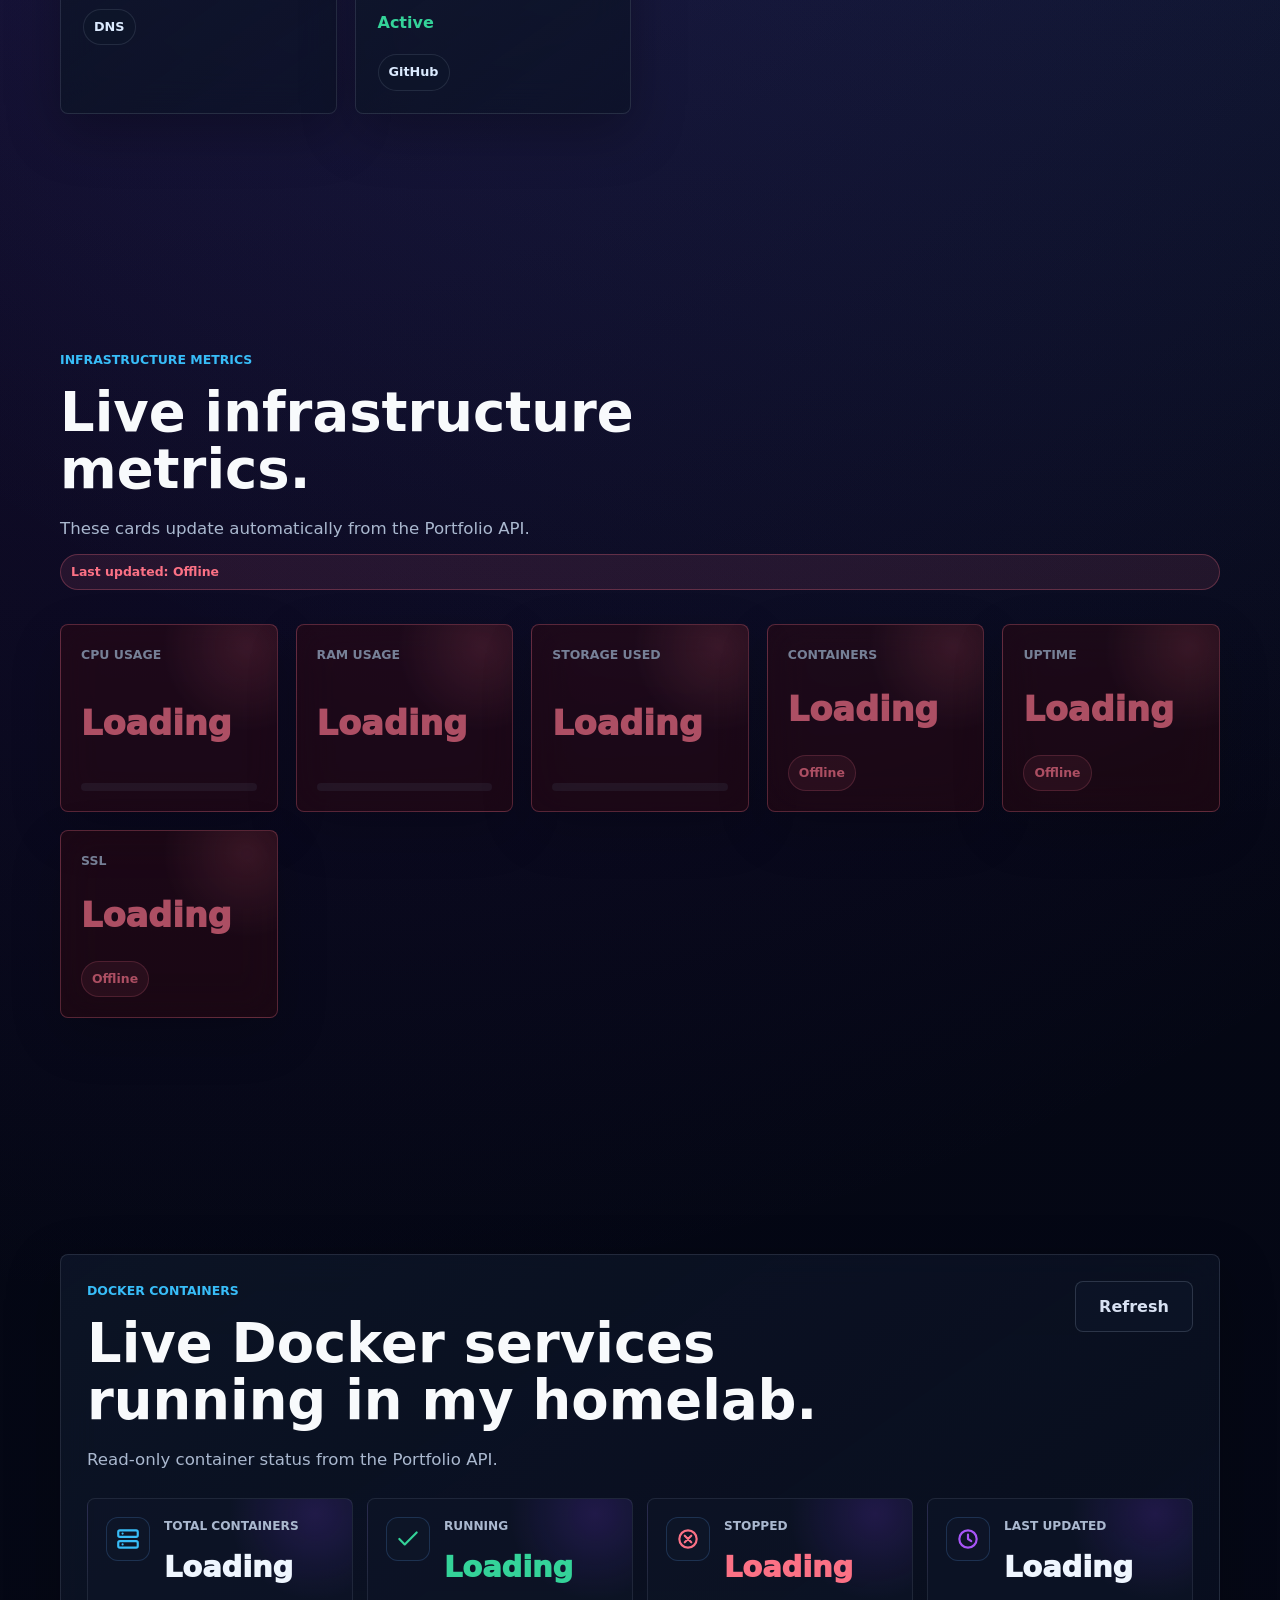
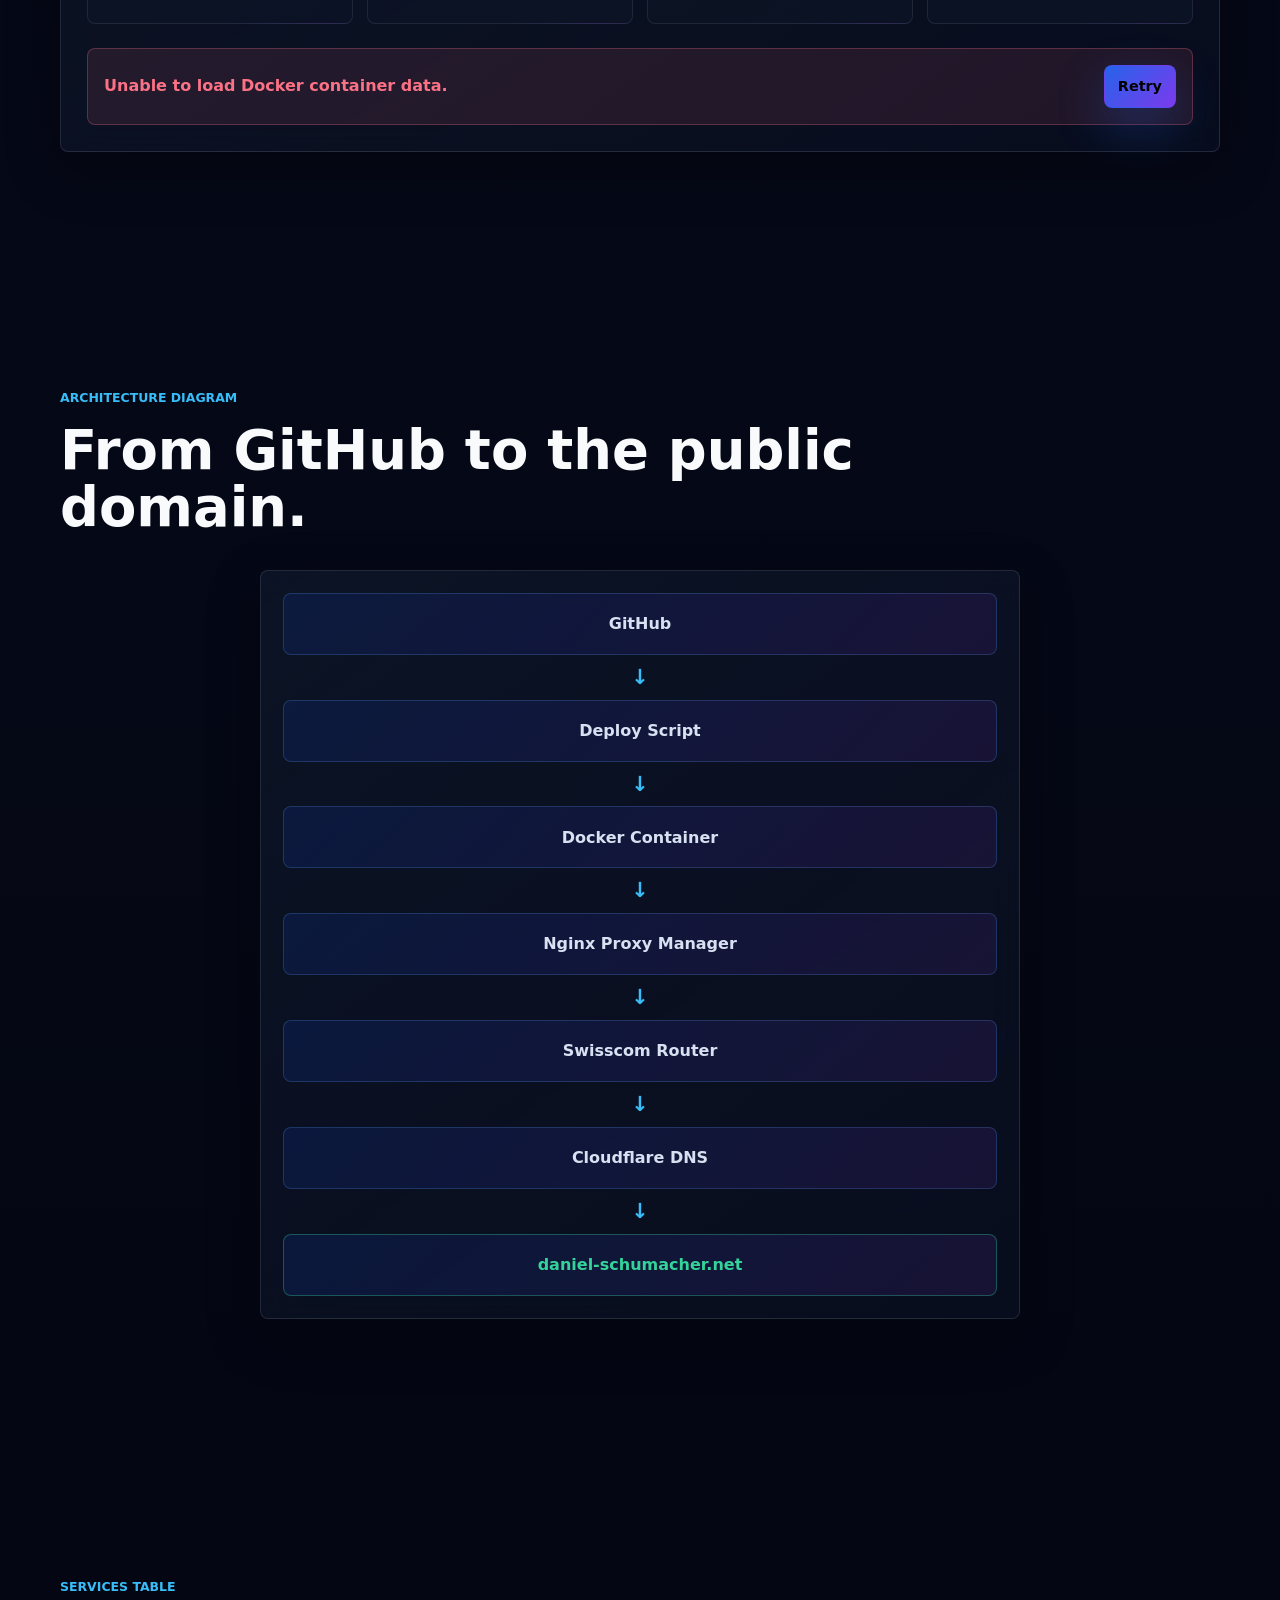
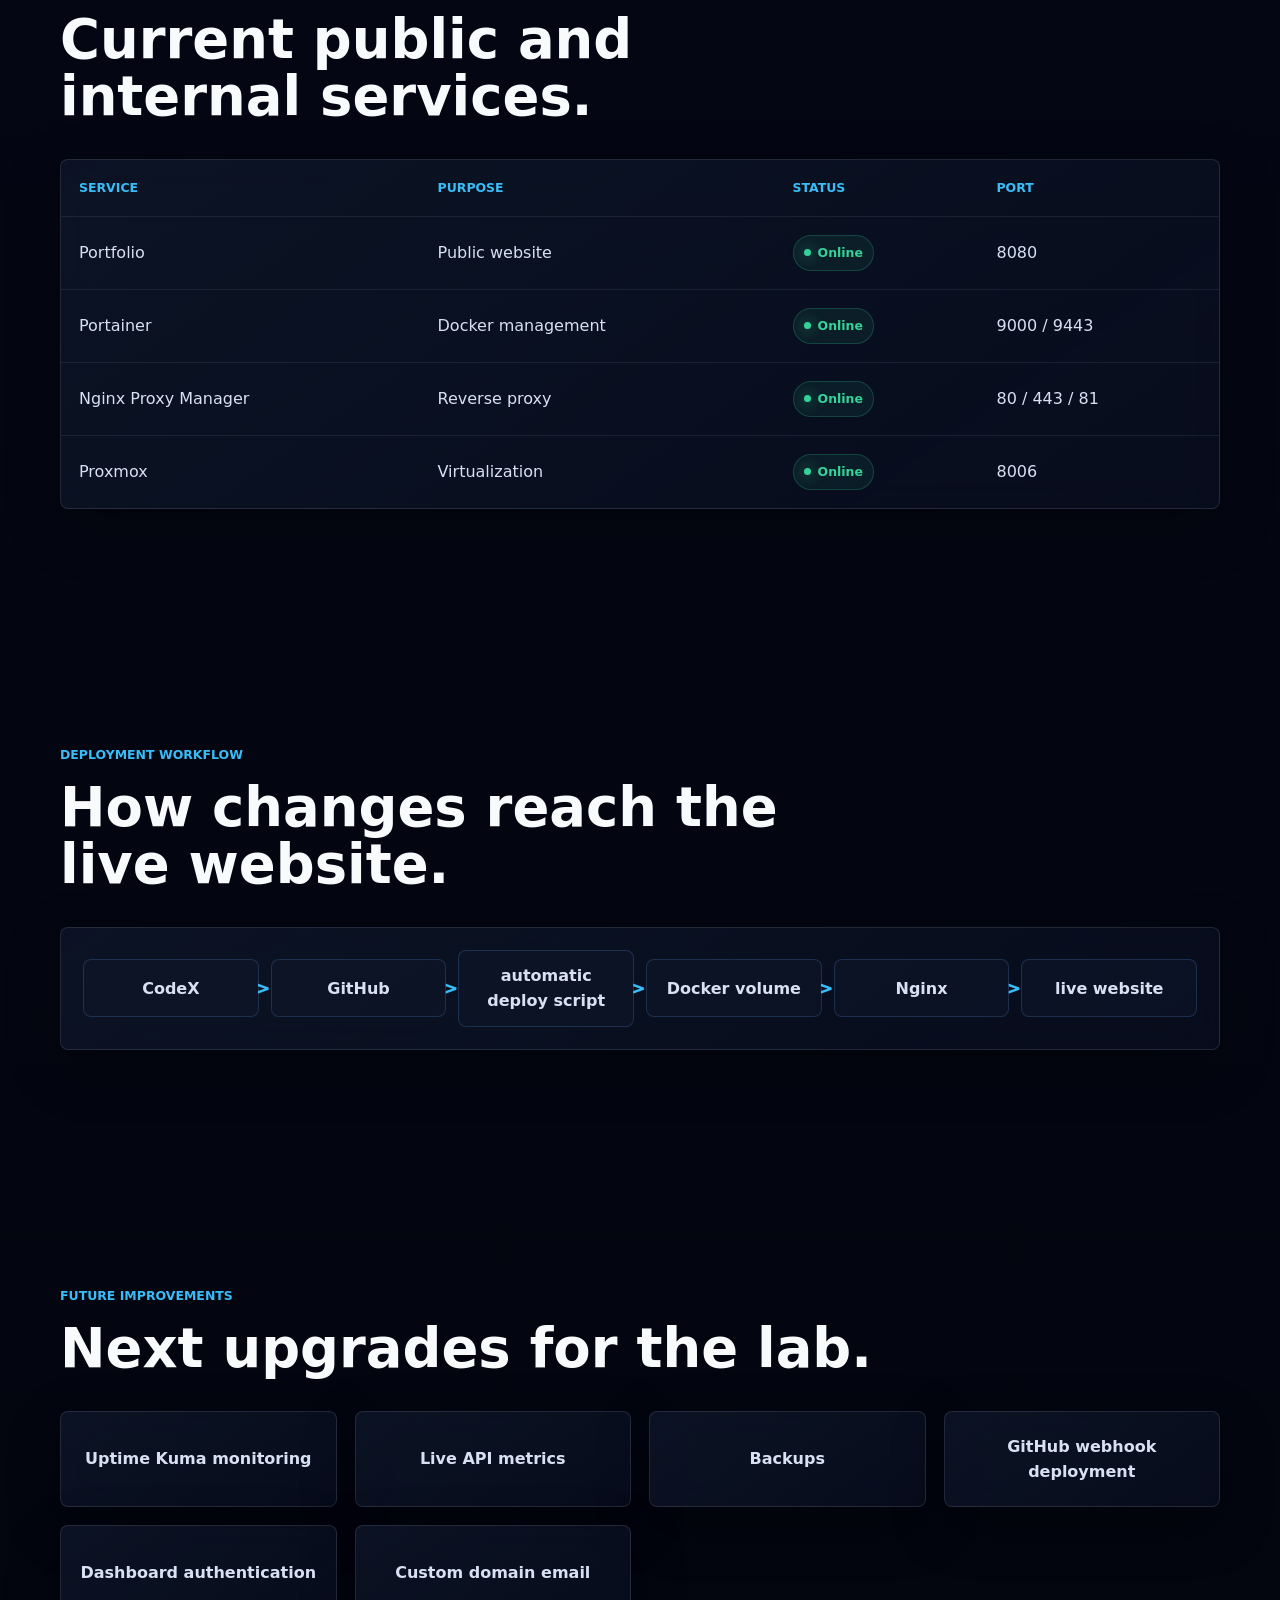
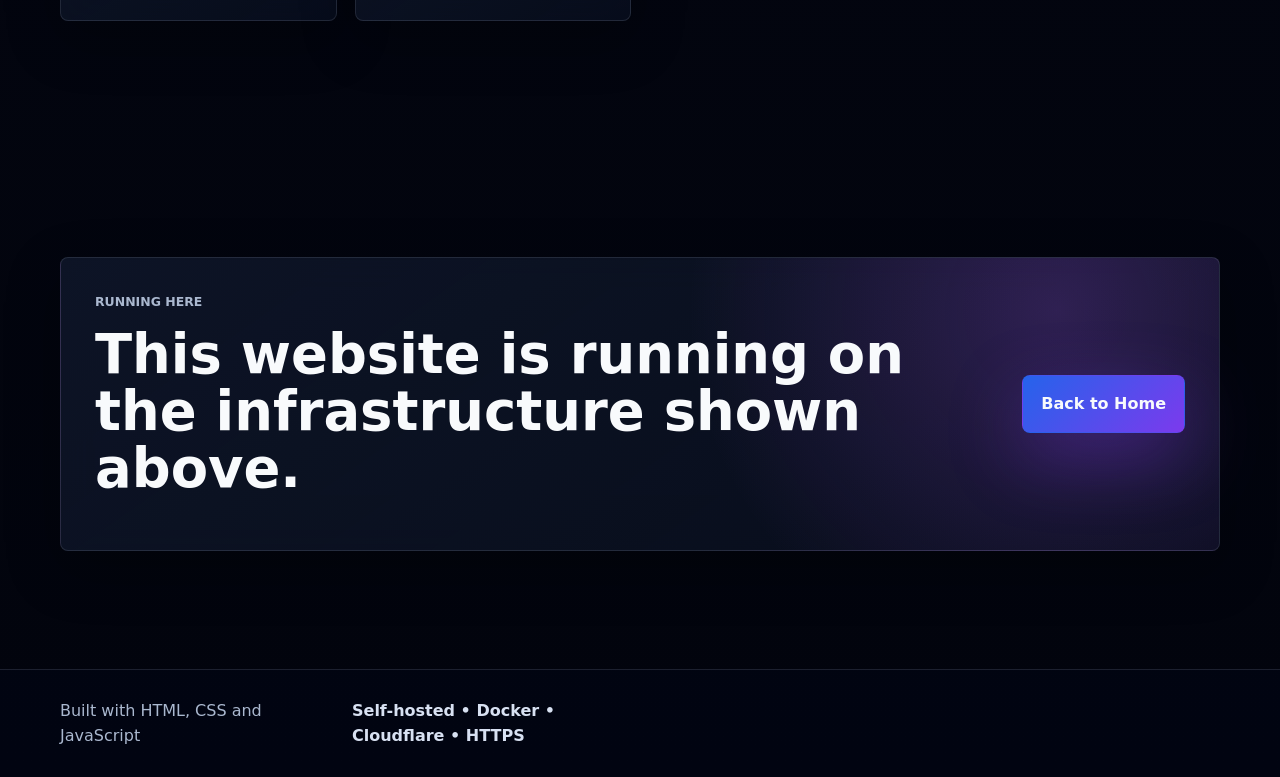
==== commit 7c959143: "PLEASE" ====
--- a/lab.html
+++ b/lab.html
@@ -8,7 +8,7 @@
   <link rel="stylesheet" href="assets/css/reset.css">
   <link rel="stylesheet" href="assets/css/variables.css">
   <link rel="stylesheet" href="assets/css/animations.css">
-  <link rel="stylesheet" href="assets/css/main.css">
+  <link rel="stylesheet" href="assets/css/main.css?v=4">
   <link rel="stylesheet" href="assets/css/responsive.css">
 </head>
 <body class="project-page lab-page">
@@ -119,19 +119,19 @@
 
           <div class="docker-summary-grid" aria-label="Docker container summary" data-containers-summary hidden>
             <article class="docker-summary-card docker-summary-total">
-              <span class="docker-summary-icon" aria-hidden="true"><svg viewBox="0 0 24 24" fill="none" stroke="currentColor"><rect x="3" y="4" width="18" height="6" rx="1.5"></rect><rect x="3" y="14" width="18" height="6" rx="1.5"></rect><path d="M7 7h.01M7 17h.01"></path></svg></span>
+              <span class="docker-stat-icon docker-summary-icon" aria-hidden="true"><svg viewBox="0 0 24 24" fill="none" stroke="currentColor"><rect x="3" y="4" width="18" height="6" rx="1.5"></rect><rect x="3" y="14" width="18" height="6" rx="1.5"></rect><path d="M7 7h.01M7 17h.01"></path></svg></span>
               <div><span>Total Containers</span><strong data-container-summary="total">Loading</strong></div>
             </article>
             <article class="docker-summary-card docker-summary-running">
-              <span class="docker-summary-icon" aria-hidden="true"><svg viewBox="0 0 24 24" fill="none" stroke="currentColor"><path d="M20 6 9 17l-5-5"></path></svg></span>
+              <span class="docker-stat-icon docker-summary-icon" aria-hidden="true"><svg viewBox="0 0 24 24" fill="none" stroke="currentColor"><path d="M20 6 9 17l-5-5"></path></svg></span>
               <div><span>Running</span><strong data-container-summary="running">Loading</strong></div>
             </article>
             <article class="docker-summary-card docker-summary-stopped">
-              <span class="docker-summary-icon" aria-hidden="true"><svg viewBox="0 0 24 24" fill="none" stroke="currentColor"><circle cx="12" cy="12" r="8"></circle><path d="m15 9-6 6m0-6 6 6"></path></svg></span>
+              <span class="docker-stat-icon docker-summary-icon" aria-hidden="true"><svg viewBox="0 0 24 24" fill="none" stroke="currentColor"><circle cx="12" cy="12" r="8"></circle><path d="m15 9-6 6m0-6 6 6"></path></svg></span>
               <div><span>Stopped</span><strong data-container-summary="stopped">Loading</strong></div>
             </article>
             <article class="docker-summary-card docker-summary-updated">
-              <span class="docker-summary-icon" aria-hidden="true"><svg viewBox="0 0 24 24" fill="none" stroke="currentColor"><circle cx="12" cy="12" r="8"></circle><path d="M12 8v4l3 2"></path></svg></span>
+              <span class="docker-stat-icon docker-summary-icon" aria-hidden="true"><svg viewBox="0 0 24 24" fill="none" stroke="currentColor"><circle cx="12" cy="12" r="8"></circle><path d="M12 8v4l3 2"></path></svg></span>
               <div><span>Last Updated</span><strong data-container-summary="lastUpdated">Loading</strong><small data-container-summary-exact></small></div>
             </article>
           </div>
@@ -267,6 +267,6 @@
 
   <script src="assets/js/animations.js"></script>
   <script src="assets/js/main.js"></script>
-  <script src="assets/js/lab.js"></script>
+  <script src="assets/js/lab.js?v=4"></script>
 </body>
 </html>
--- a/assets/css/main.css
+++ b/assets/css/main.css
@@ -1384,26 +1384,36 @@
   font-weight: 800;
 }
 
+.docker-stat-icon,
 .docker-summary-icon {
   flex: 0 0 auto;
-  width: 38px;
-  height: 38px;
-  display: grid;
-  place-items: center;
+  width: 44px;
+  height: 44px;
+  display: inline-flex;
+  align-items: center;
+  justify-content: center;
   border: 1px solid rgba(96, 165, 250, 0.2);
   border-radius: 12px;
   background: rgba(15, 23, 42, 0.72);
   color: var(--blue);
 }
 
+.docker-stat-icon svg,
 .docker-summary-icon svg {
-  width: 20px;
-  height: 20px;
+  width: 26px;
+  height: 26px;
+  display: block;
   fill: none;
   stroke: currentColor;
   stroke-width: 2;
   stroke-linecap: round;
   stroke-linejoin: round;
+}
+
+.docker-stat-icon svg *,
+.docker-summary-icon svg * {
+  fill: none;
+  stroke: currentColor;
 }
 
 .docker-summary-total .docker-summary-icon {
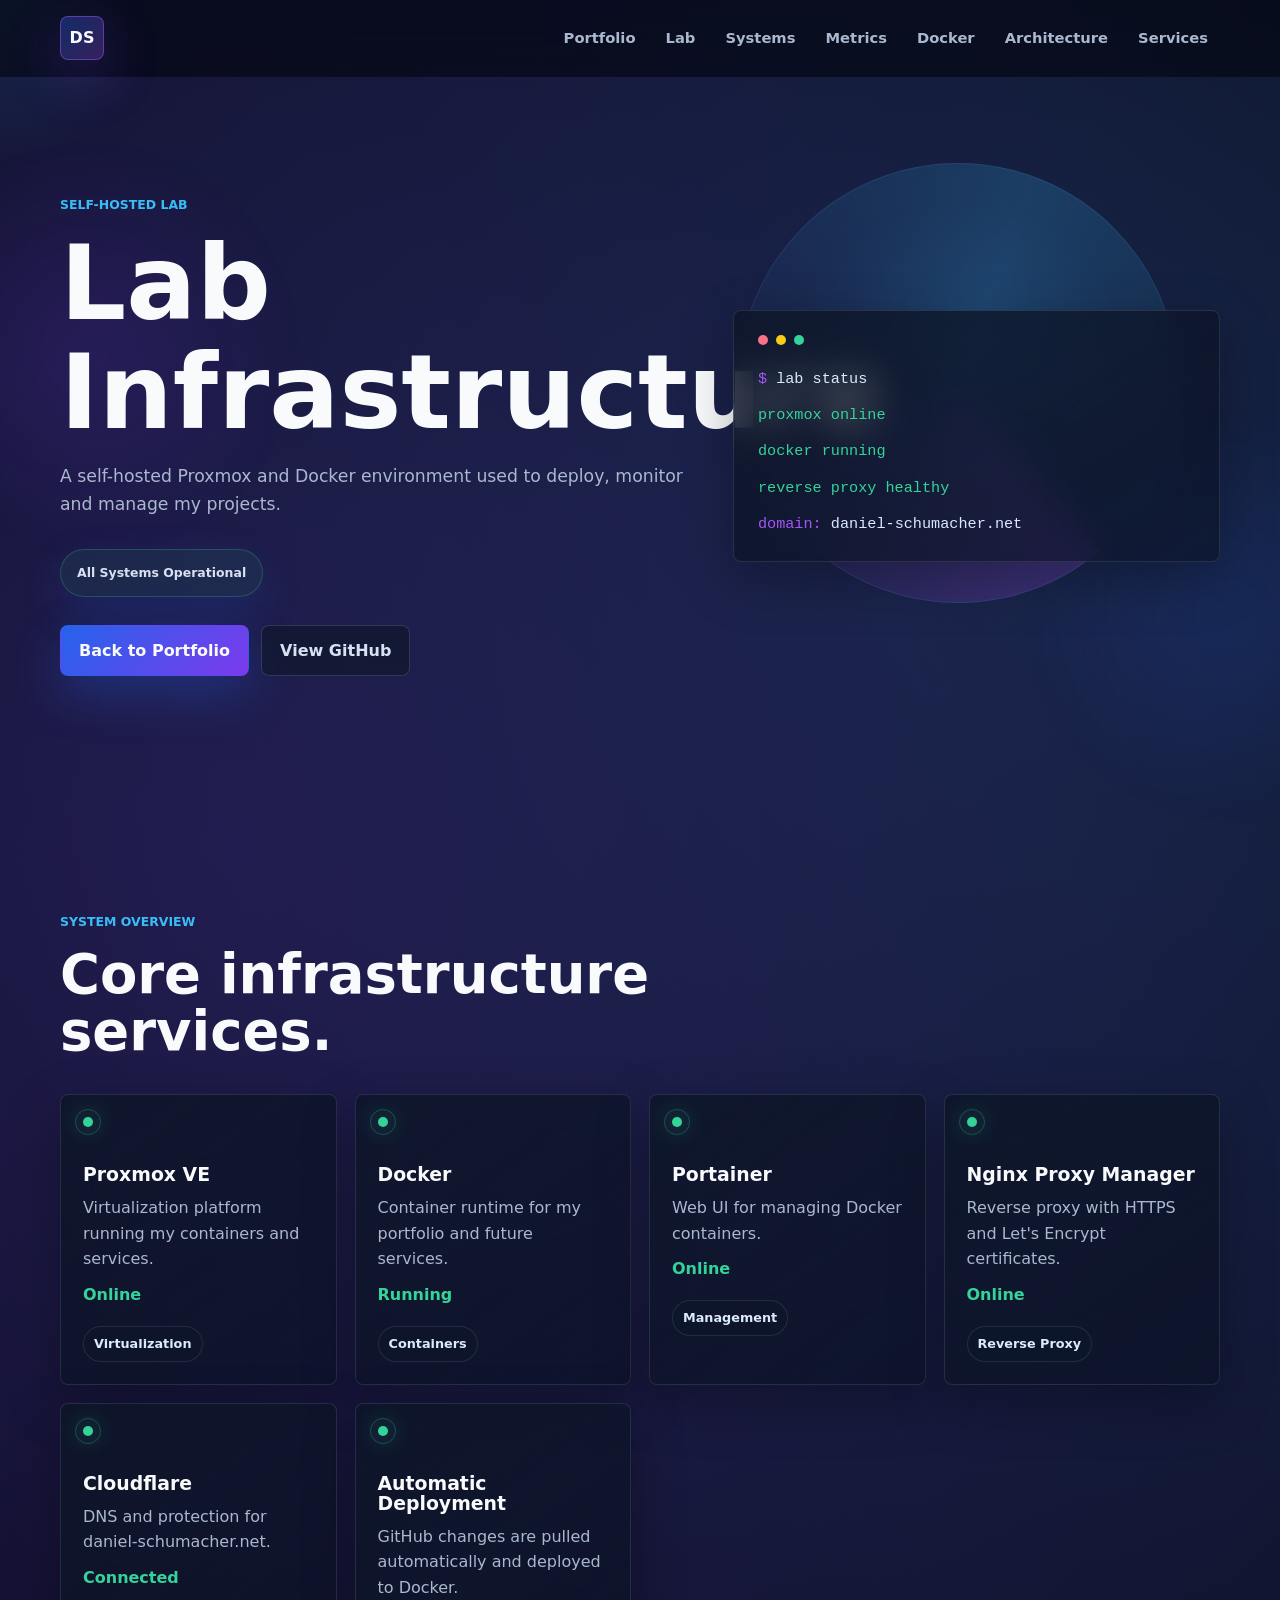
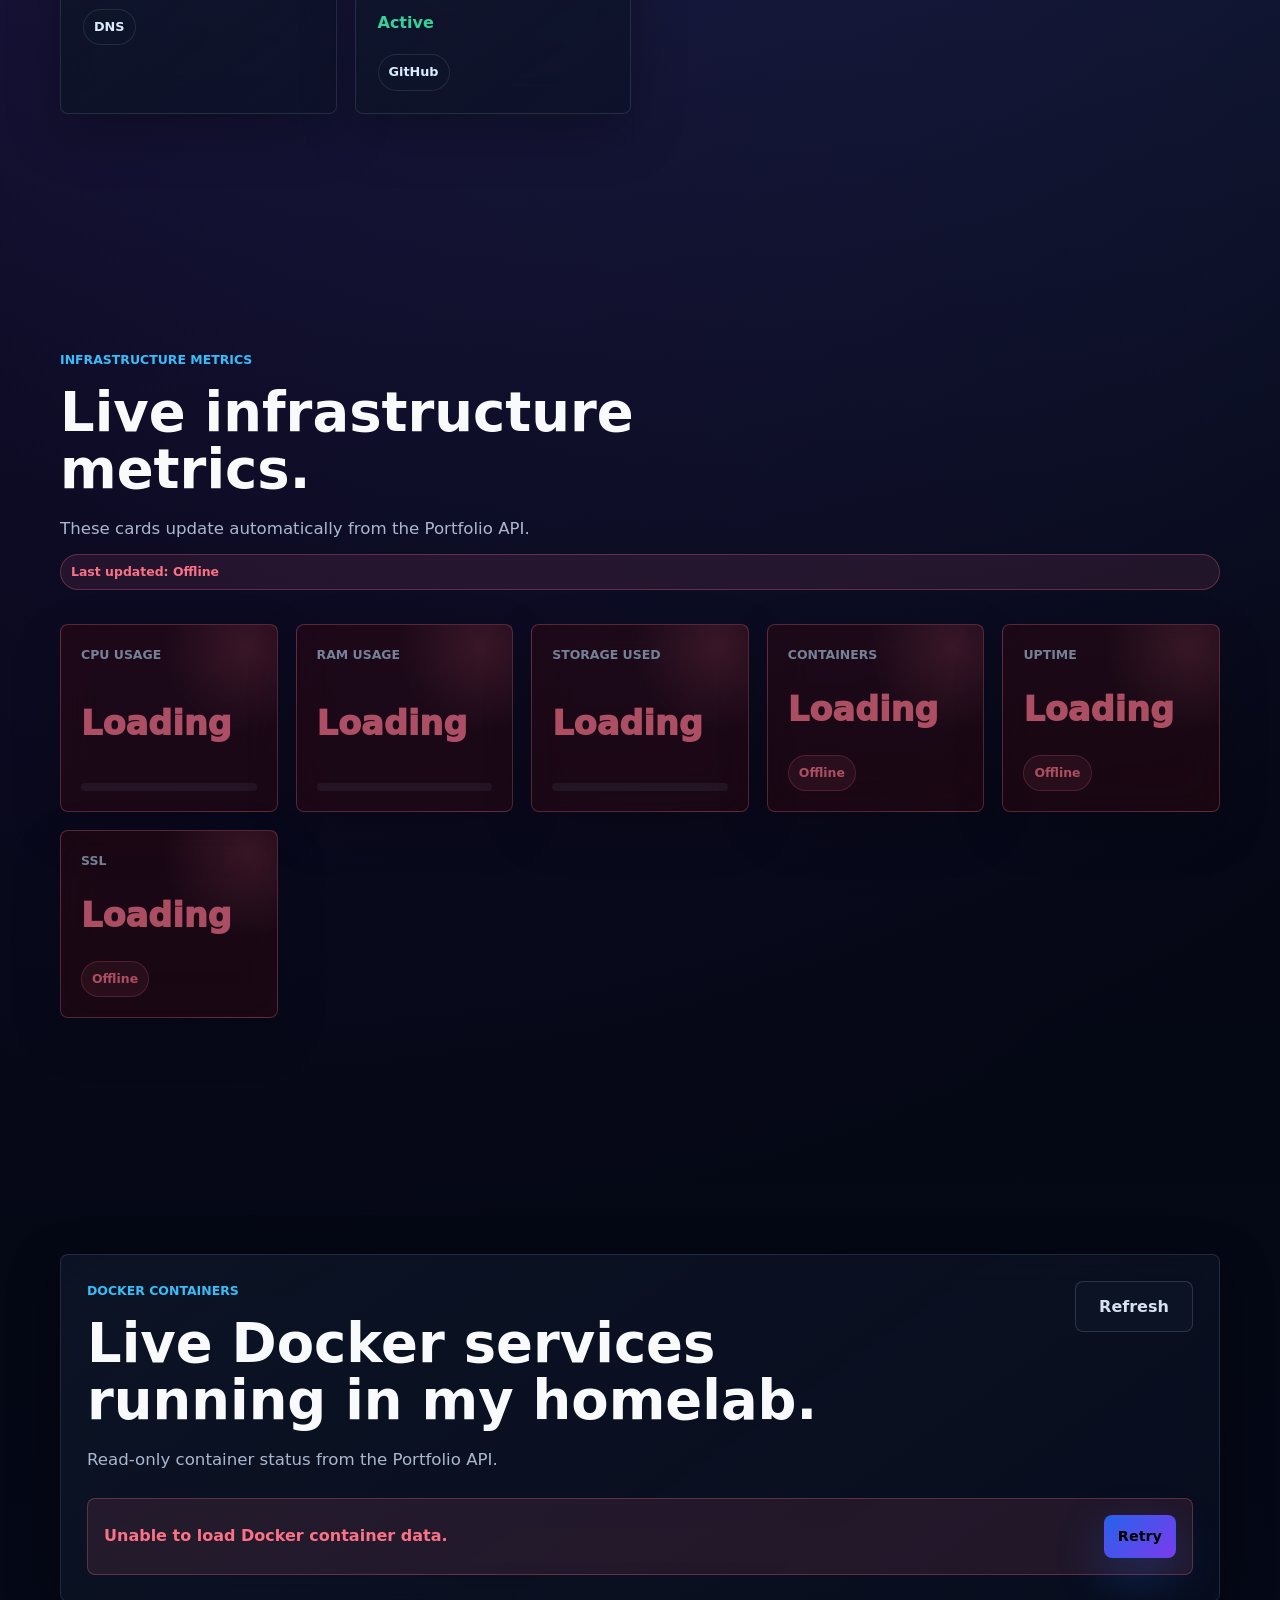
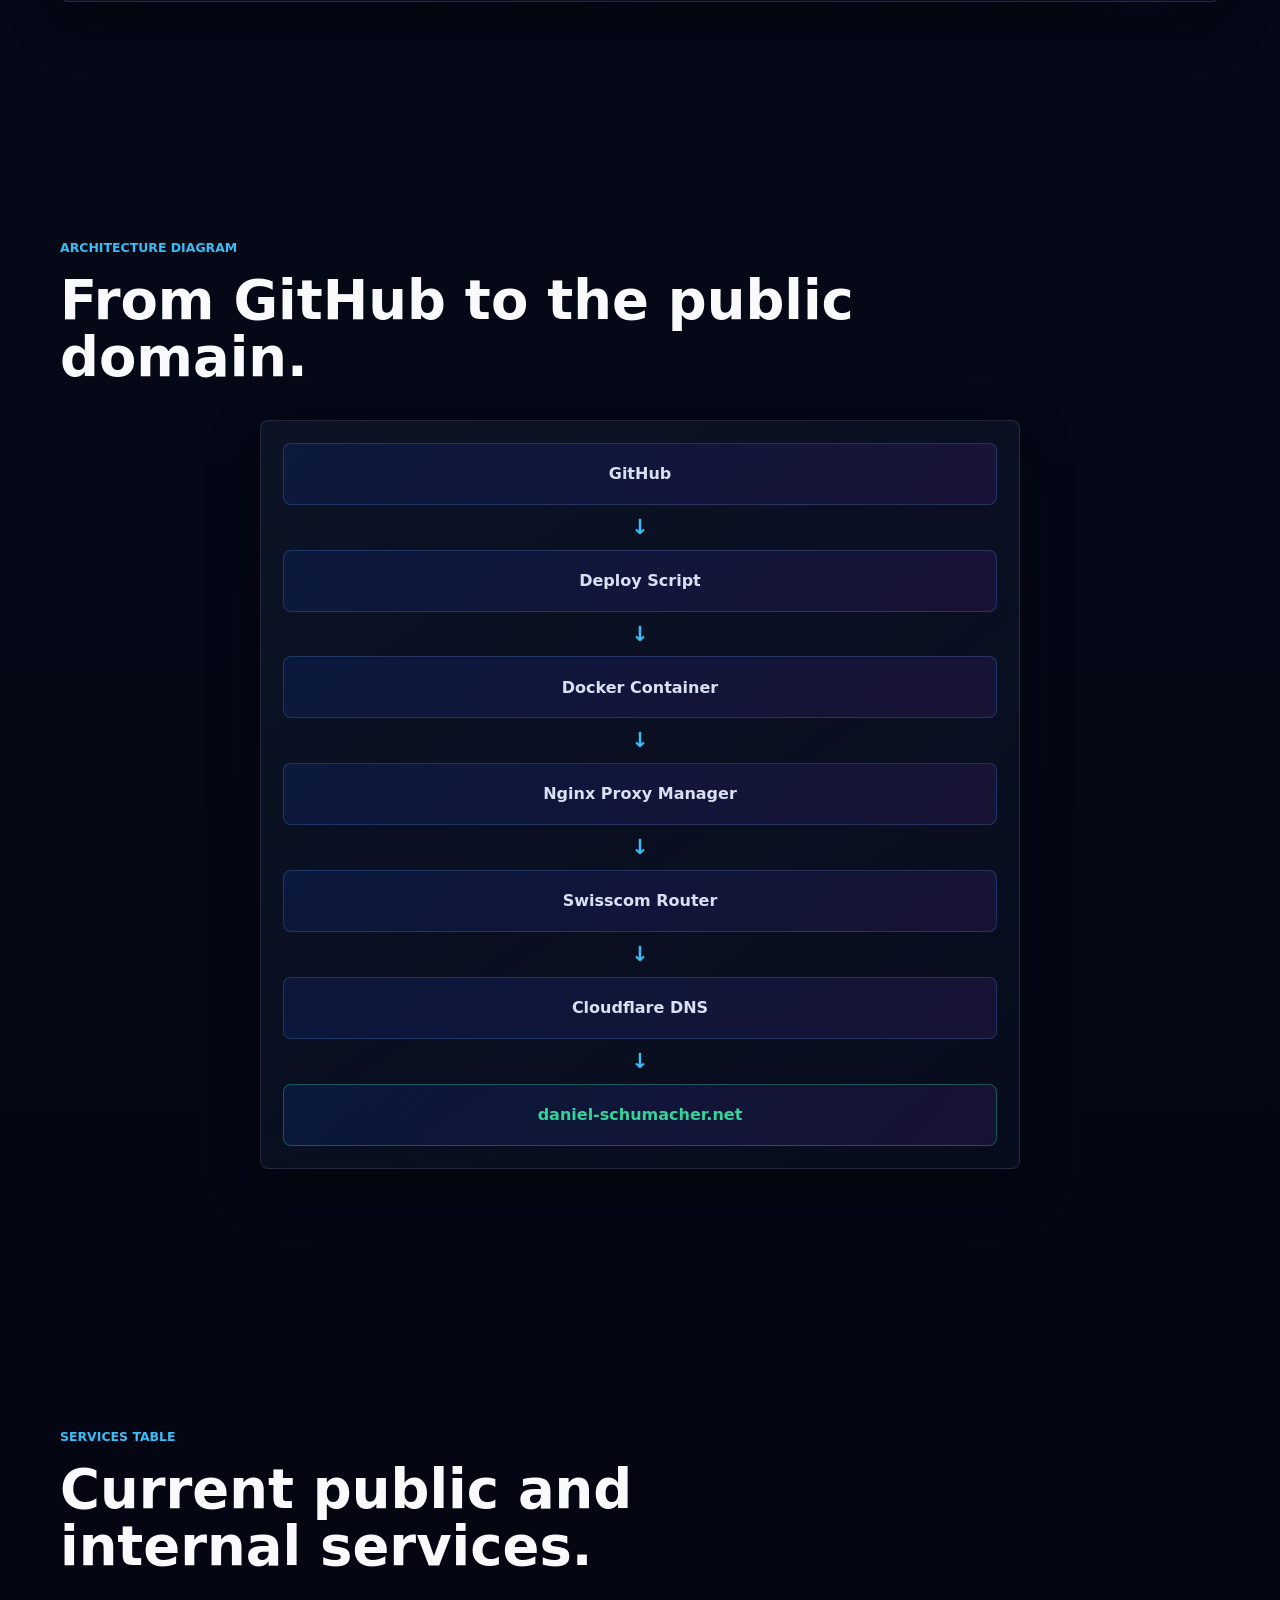
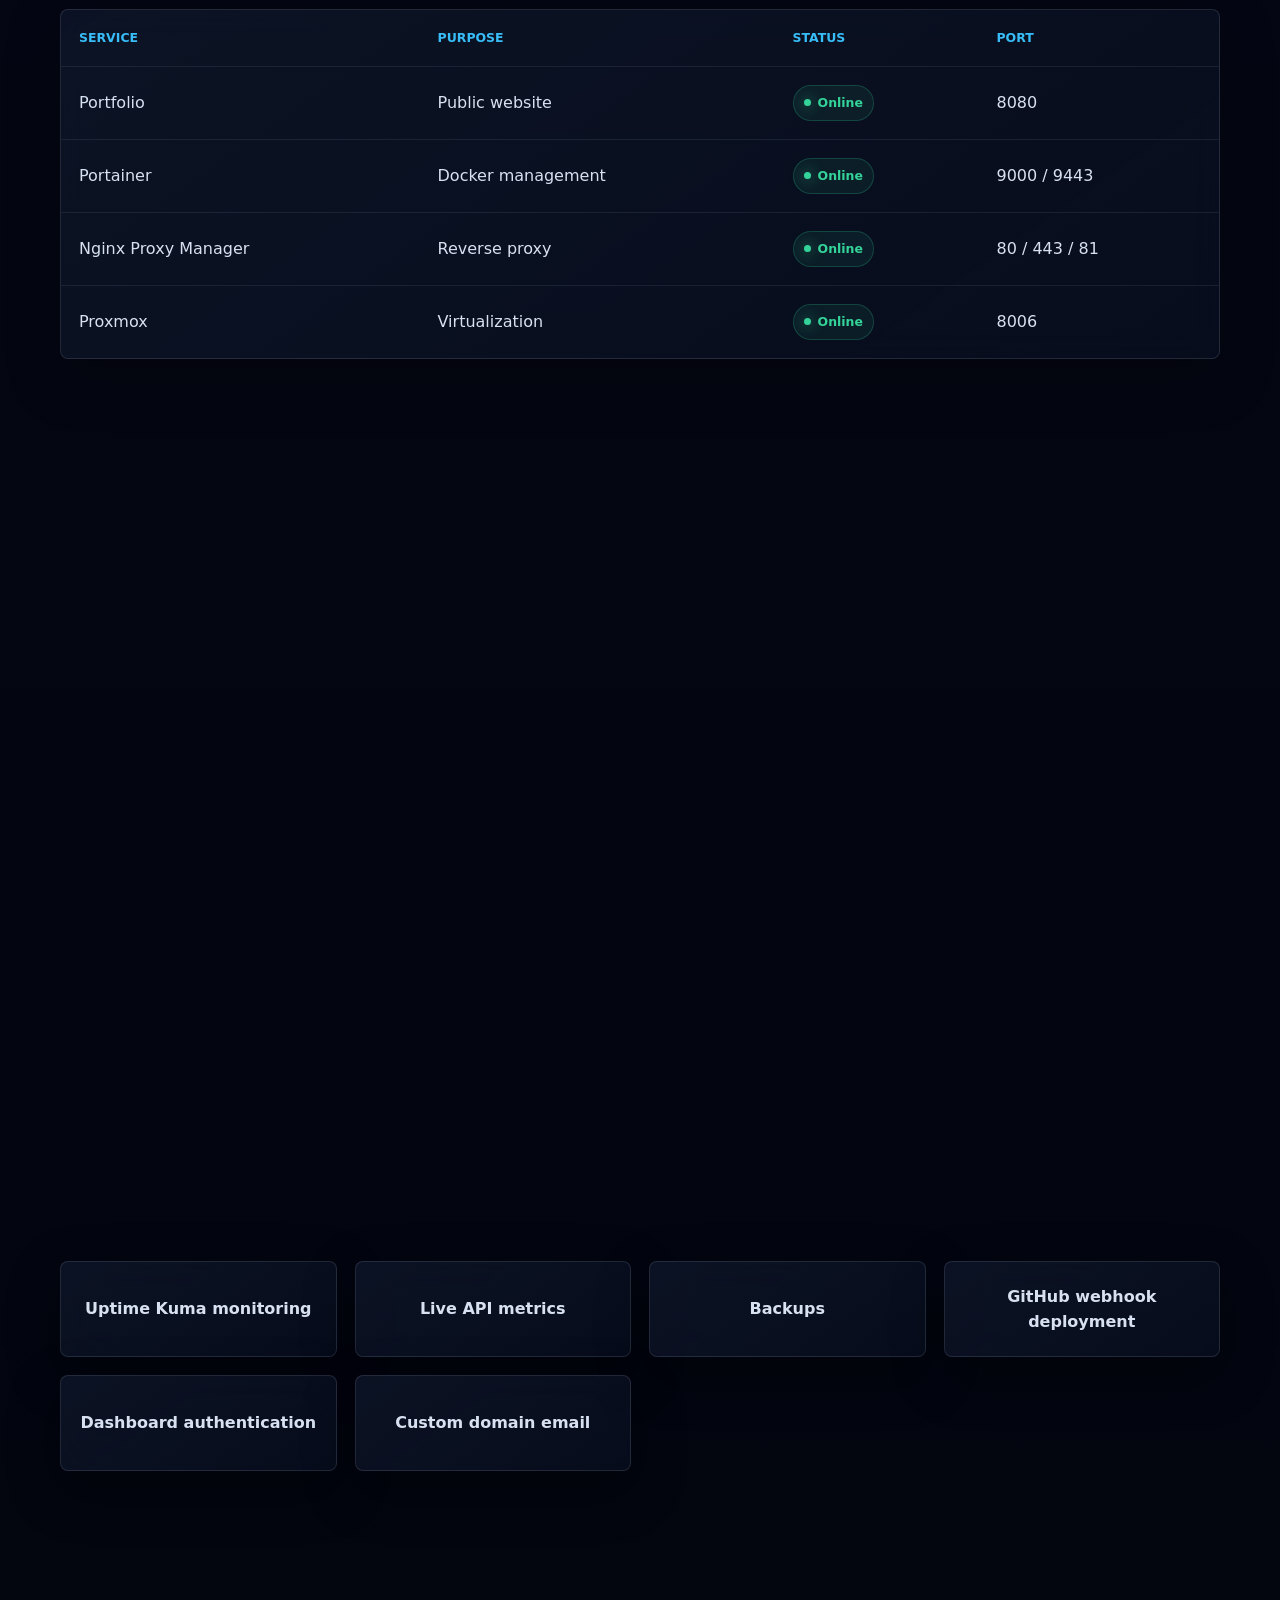
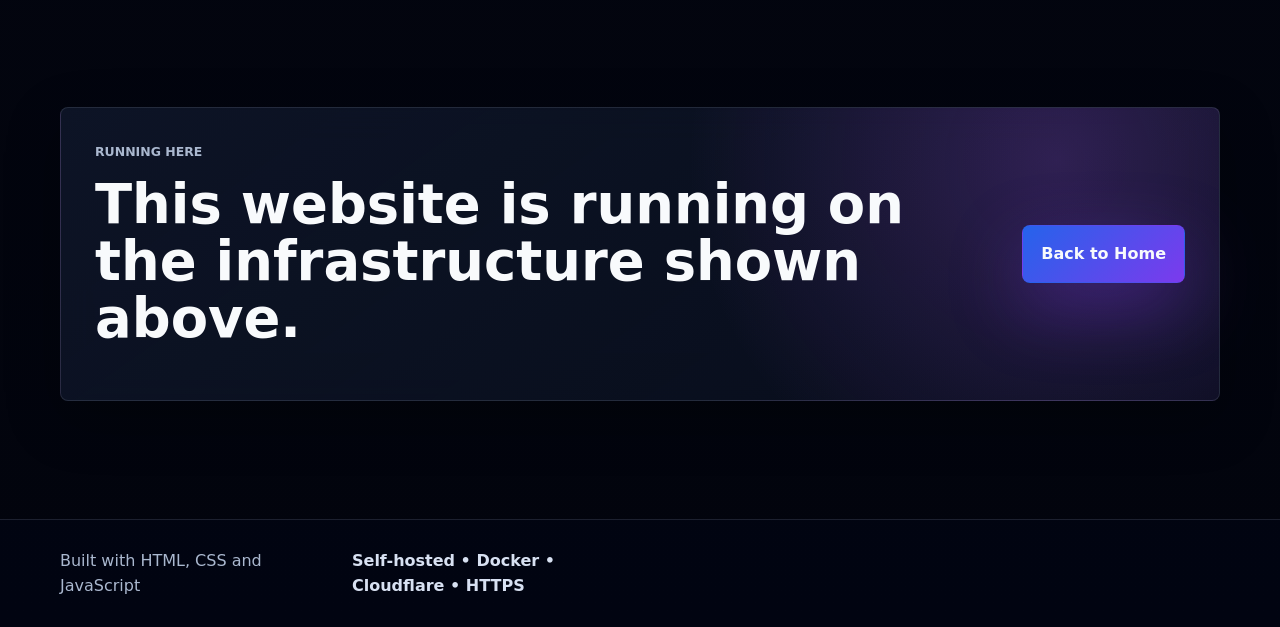
==== commit d06698b8: "dash" ====
--- a/lab.html
+++ b/lab.html
@@ -8,7 +8,7 @@
   <link rel="stylesheet" href="assets/css/reset.css">
   <link rel="stylesheet" href="assets/css/variables.css">
   <link rel="stylesheet" href="assets/css/animations.css">
-  <link rel="stylesheet" href="assets/css/main.css?v=4">
+  <link rel="stylesheet" href="assets/css/main.css?v=5">
   <link rel="stylesheet" href="assets/css/responsive.css">
 </head>
 <body class="project-page lab-page">
@@ -267,6 +267,6 @@
 
   <script src="assets/js/animations.js"></script>
   <script src="assets/js/main.js"></script>
-  <script src="assets/js/lab.js?v=4"></script>
+  <script src="assets/js/lab.js?v=5"></script>
 </body>
 </html>
